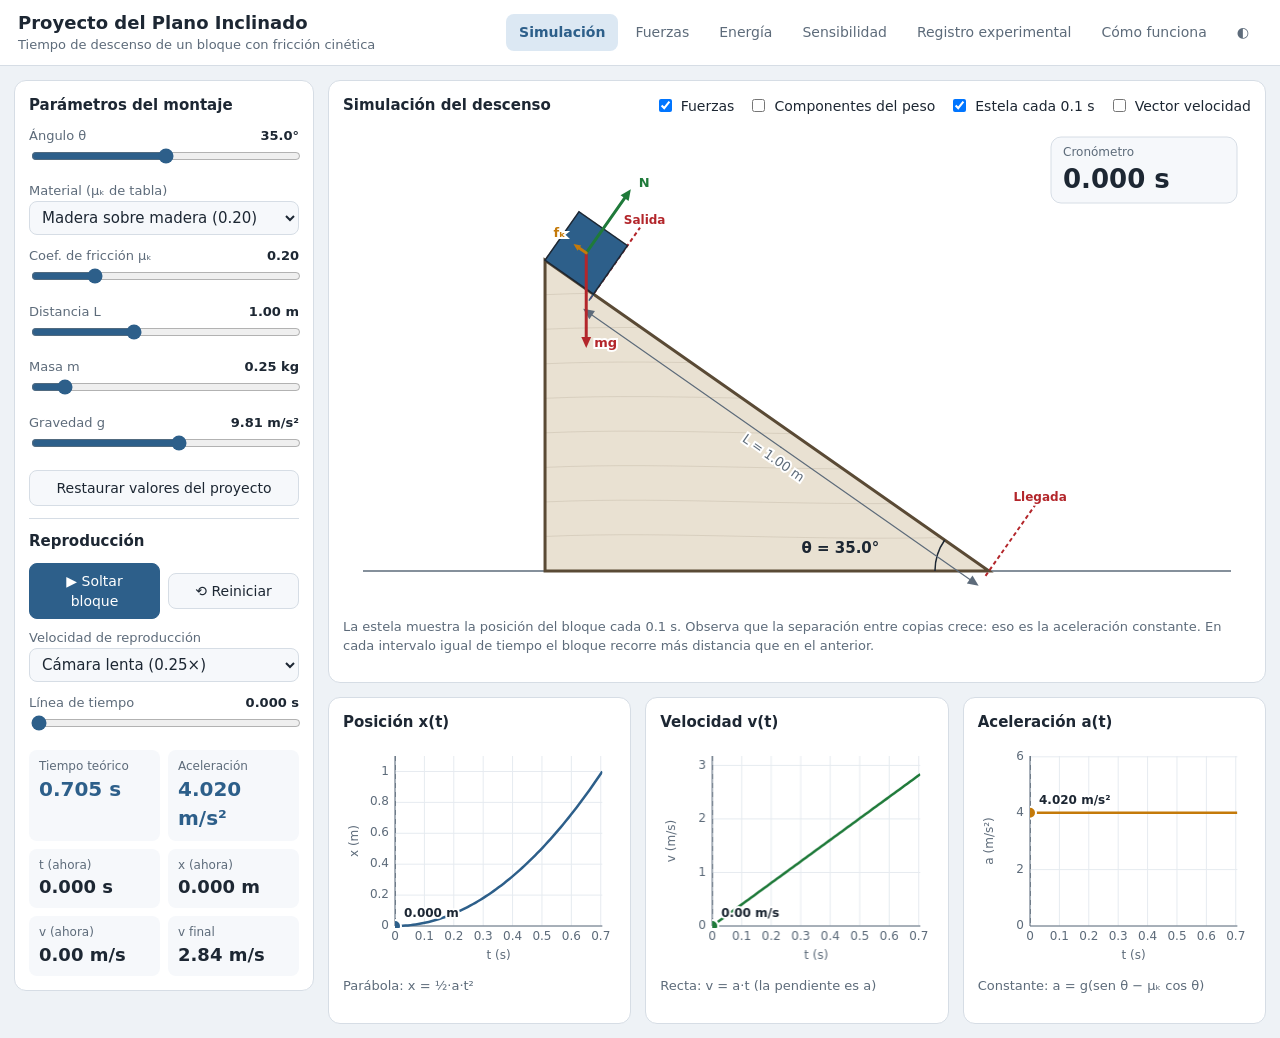
==== plano-inclinado-app/index.html @ 37e1dea7 "Add Plano Inclinado desktop simulation app Offline HTML app that visualizes the inclined plane exper" ====
<!DOCTYPE html>
<html lang="es">
<head>
<meta charset="UTF-8">
<meta name="viewport" content="width=device-width, initial-scale=1">
<title>Plano Inclinado</title>
<link rel="icon" href="icono.png">
<style>
:root {
  --bg: #eef2f6;
  --panel: #ffffff;
  --panel2: #f6f8fb;
  --ink: #1d2733;
  --muted: #5d6b7a;
  --line: #d6dde5;
  --grid: #e6ebf0;
  --accent: #2d5f8a;
  --accent-soft: #dce8f3;
  --wood: #e9e1d2;
  --wood-edge: #5a4a35;
  --block: #2d5f8a;
  --weight: #b3262b;
  --normal: #1f7a3a;
  --friction: #c47a0a;
  --comp: #6a1f9a;
  --ok: #1f7a3a;
  --ok-soft: #dff0e3;
  --bad: #b3262b;
  --bad-soft: #f7dede;
  --warn-soft: #fbefd6;
  --s1: #2d5f8a;
  --s2: #c47a0a;
  --s3: #1f7a3a;
  --s4: #6a1f9a;
  --s5: #b3262b;
}
@media (prefers-color-scheme: dark) {
  :root:not([data-theme="light"]) {
    --bg: #12171d; --panel: #1b222b; --panel2: #222b35; --ink: #e6ebf0; --muted: #9aa8b6;
    --line: #34404d; --grid: #28313b; --accent: #7fb2e0; --accent-soft: #24384c;
    --wood: #3a3227; --wood-edge: #b59c78; --block: #5d9ad0; --weight: #f0686c; --normal: #5cc67c;
    --friction: #f0a83c; --comp: #c08ae8; --ok: #5cc67c; --ok-soft: #1f3a27; --bad: #f0686c;
    --bad-soft: #43222a; --warn-soft: #43361d;
    --s1: #7fb2e0; --s2: #f0a83c; --s3: #5cc67c; --s4: #c08ae8; --s5: #f0686c;
  }
}
:root[data-theme="dark"] {
  --bg: #12171d; --panel: #1b222b; --panel2: #222b35; --ink: #e6ebf0; --muted: #9aa8b6;
  --line: #34404d; --grid: #28313b; --accent: #7fb2e0; --accent-soft: #24384c;
  --wood: #3a3227; --wood-edge: #b59c78; --block: #5d9ad0; --weight: #f0686c; --normal: #5cc67c;
  --friction: #f0a83c; --comp: #c08ae8; --ok: #5cc67c; --ok-soft: #1f3a27; --bad: #f0686c;
  --bad-soft: #43222a; --warn-soft: #43361d;
  --s1: #7fb2e0; --s2: #f0a83c; --s3: #5cc67c; --s4: #c08ae8; --s5: #f0686c;
}
* { box-sizing: border-box; }
html, body { margin: 0; height: 100%; }
body {
  background: var(--bg); color: var(--ink);
  font: 15px/1.45 "Segoe UI", system-ui, -apple-system, Roboto, Arial, sans-serif;
}
header {
  display: flex; align-items: center; gap: 16px; flex-wrap: wrap;
  padding: 10px 18px; background: var(--panel); border-bottom: 1px solid var(--line);
}
header h1 { font-size: 18px; margin: 0; }
header .sub { color: var(--muted); font-size: 13px; }
nav { display: flex; gap: 4px; flex-wrap: wrap; margin-left: auto; }
nav button {
  border: 1px solid transparent; background: transparent; color: var(--muted);
  padding: 7px 12px; border-radius: 8px; cursor: pointer; font: inherit; font-size: 14px;
}
nav button:hover { background: var(--panel2); color: var(--ink); }
nav button.active { background: var(--accent-soft); color: var(--accent); font-weight: 600; }
.layout { display: grid; grid-template-columns: 300px 1fr; gap: 14px; padding: 14px; }
@media (max-width: 900px) { .layout { grid-template-columns: 1fr; } }
aside, .card {
  background: var(--panel); border: 1px solid var(--line); border-radius: 12px; padding: 14px;
}
aside { align-self: start; position: sticky; top: 14px; }
aside h2, .card h2 { font-size: 15px; margin: 0 0 10px; }
.card h3 { font-size: 14px; margin: 12px 0 6px; }
.ctrl { margin-bottom: 12px; }
.ctrl label { display: flex; justify-content: space-between; font-size: 13px; color: var(--muted); }
.ctrl label b { color: var(--ink); font-variant-numeric: tabular-nums; }
input[type=range] { width: 100%; accent-color: var(--accent); }
select, input[type=number], input[type=text] {
  width: 100%; padding: 6px 8px; border: 1px solid var(--line); border-radius: 8px;
  background: var(--panel2); color: var(--ink); font: inherit;
}
.btn {
  border: 1px solid var(--line); background: var(--panel2); color: var(--ink);
  padding: 7px 12px; border-radius: 8px; cursor: pointer; font: inherit; font-size: 14px;
}
.btn:hover { border-color: var(--accent); }
.btn.primary { background: var(--accent); color: #fff; border-color: var(--accent); }
:root[data-theme="dark"] .btn.primary { color: #10161c; }
@media (prefers-color-scheme: dark) { :root:not([data-theme="light"]) .btn.primary { color: #10161c; } }
.row { display: flex; gap: 8px; flex-wrap: wrap; align-items: center; }
.row > * { flex: 1; }
.readout { display: grid; grid-template-columns: 1fr 1fr; gap: 8px; margin-top: 8px; }
.stat { background: var(--panel2); border-radius: 8px; padding: 8px 10px; }
.stat span { display: block; font-size: 12px; color: var(--muted); }
.stat b { font-size: 18px; font-variant-numeric: tabular-nums; }
.stat.big b { font-size: 20px; color: var(--accent); }
.hr { height: 1px; background: var(--line); margin: 12px 0; }
.view { display: none; }
.view.active { display: grid; gap: 14px; }
canvas { width: 100%; display: block; }
.grid3 { display: grid; grid-template-columns: repeat(3, 1fr); gap: 14px; }
.grid2 { display: grid; grid-template-columns: repeat(2, 1fr); gap: 14px; }
@media (max-width: 1100px) { .grid3 { grid-template-columns: 1fr; } .grid2 { grid-template-columns: 1fr; } }
.note { color: var(--muted); font-size: 13px; }
.alert { padding: 8px 12px; border-radius: 8px; font-size: 14px; }
.alert.ok { background: var(--ok-soft); color: var(--ok); }
.alert.bad { background: var(--bad-soft); color: var(--bad); }
.alert.warn { background: var(--warn-soft); }
.eq {
  font-family: "Cambria Math", Cambria, "Times New Roman", serif; font-size: 17px;
  background: var(--panel2); border-left: 3px solid var(--accent); padding: 8px 12px; margin: 6px 0;
  border-radius: 0 8px 8px 0; overflow-x: auto;
}
.eq .r { color: var(--accent); font-weight: 700; }
table { border-collapse: collapse; width: 100%; font-variant-numeric: tabular-nums; }
th, td { border: 1px solid var(--line); padding: 6px 8px; text-align: center; font-size: 14px; }
th { background: var(--panel2); }
td.cur { outline: 3px solid var(--ink); outline-offset: -3px; font-weight: 700; }
.steps { counter-reset: s; list-style: none; padding: 0; margin: 0; }
.steps li { counter-increment: s; position: relative; padding: 4px 0 10px 40px; }
.steps li::before {
  content: counter(s); position: absolute; left: 0; top: 4px; width: 28px; height: 28px;
  border-radius: 50%; background: var(--accent); color: var(--panel); display: grid; place-items: center;
  font-weight: 700;
}
.legend { display: flex; gap: 14px; flex-wrap: wrap; font-size: 13px; color: var(--muted); }
.legend i { display: inline-block; width: 14px; height: 4px; border-radius: 2px; vertical-align: middle; margin-right: 5px; }
.chk { display: flex; gap: 14px; flex-wrap: wrap; font-size: 14px; }
.chk label { display: flex; gap: 6px; align-items: center; cursor: pointer; }
.trials input { text-align: center; }
.stopwatch { font-size: 40px; font-variant-numeric: tabular-nums; font-weight: 700; text-align: center; margin: 6px 0; }
#reporte { display: none; }
@media print {
  @page { size: letter; margin: 16mm; }
  body { background: #fff; color: #000; }
  header, .layout { display: none !important; }
  #reporte { display: block; font-size: 12px; }
  #reporte h1 { font-size: 20px; margin: 0 0 4px; }
  #reporte h2 { font-size: 15px; margin: 16px 0 6px; border-bottom: 1px solid #999; }
  #reporte img { width: 100%; max-height: 240px; object-fit: contain; }
  #reporte table th, #reporte table td { border: 1px solid #888; padding: 3px 6px; font-size: 12px; }
  #reporte .pb { page-break-before: always; }
}
</style>
</head>
<body>

<header>
  <div>
    <h1>Proyecto del Plano Inclinado</h1>
    <div class="sub">Tiempo de descenso de un bloque con fricción cinética</div>
  </div>
  <nav id="tabs">
    <button data-v="sim" class="active">Simulación</button>
    <button data-v="fuerzas">Fuerzas</button>
    <button data-v="energia">Energía</button>
    <button data-v="sens">Sensibilidad</button>
    <button data-v="registro">Registro experimental</button>
    <button data-v="teoria">Cómo funciona</button>
    <button id="btnTema" title="Cambiar tema claro u oscuro">◐</button>
  </nav>
</header>

<div class="layout">
  <aside>
    <h2>Parámetros del montaje</h2>
    <div class="ctrl">
      <label>Ángulo θ <b id="oTheta"></b></label>
      <input type="range" id="theta" min="10" max="60" step="0.5">
    </div>
    <div class="ctrl">
      <label>Material (μₖ de tabla)</label>
      <select id="material"></select>
    </div>
    <div class="ctrl">
      <label>Coef. de fricción μₖ <b id="oMu"></b></label>
      <input type="range" id="mu" min="0" max="0.9" step="0.01">
    </div>
    <div class="ctrl">
      <label>Distancia L <b id="oL"></b></label>
      <input type="range" id="L" min="0.4" max="2" step="0.05">
    </div>
    <div class="ctrl">
      <label>Masa m <b id="oM"></b></label>
      <input type="range" id="m" min="0.05" max="2" step="0.05">
    </div>
    <div class="ctrl">
      <label>Gravedad g <b id="oG"></b></label>
      <input type="range" id="g" min="9.70" max="9.90" step="0.01">
    </div>
    <button class="btn" id="btnReset" style="width:100%">Restaurar valores del proyecto</button>

    <div class="hr"></div>
    <h2>Reproducción</h2>
    <div class="row">
      <button class="btn primary" id="btnPlay">▶ Soltar bloque</button>
      <button class="btn" id="btnStop">⟲ Reiniciar</button>
    </div>
    <div class="ctrl" style="margin-top:10px">
      <label>Velocidad de reproducción</label>
      <select id="speed">
        <option value="1">Tiempo real (1×)</option>
        <option value="0.5">Cámara lenta (0.5×)</option>
        <option value="0.25" selected>Cámara lenta (0.25×)</option>
        <option value="0.1">Súper lenta (0.1×)</option>
      </select>
    </div>
    <div class="ctrl">
      <label>Línea de tiempo <b id="oScrub"></b></label>
      <input type="range" id="scrub" min="0" max="1000" step="1" value="0">
    </div>
    <div class="readout">
      <div class="stat big"><span>Tiempo teórico</span><b id="rT"></b></div>
      <div class="stat big"><span>Aceleración</span><b id="rA"></b></div>
      <div class="stat"><span>t (ahora)</span><b id="rNowT"></b></div>
      <div class="stat"><span>x (ahora)</span><b id="rNowX"></b></div>
      <div class="stat"><span>v (ahora)</span><b id="rNowV"></b></div>
      <div class="stat"><span>v final</span><b id="rVf"></b></div>
    </div>
  </aside>

  <main>
    <!-- ================= SIMULACIÓN ================= -->
    <section class="view active" id="v-sim">
      <div class="card">
        <div class="row" style="justify-content:space-between; margin-bottom:8px">
          <h2 style="margin:0">Simulación del descenso</h2>
          <div class="chk" style="flex:0 0 auto">
            <label><input type="checkbox" id="cVec" checked> Fuerzas</label>
            <label><input type="checkbox" id="cComp"> Componentes del peso</label>
            <label><input type="checkbox" id="cGhost" checked> Estela cada 0.1 s</label>
            <label><input type="checkbox" id="cVel"> Vector velocidad</label>
          </div>
        </div>
        <canvas id="cvSim" style="height:480px"></canvas>
        <div id="simMsg" style="margin-top:8px"></div>
        <p class="note">La estela muestra la posición del bloque cada 0.1 s. Observa que la separación entre copias crece:
          eso es la aceleración constante. En cada intervalo igual de tiempo el bloque recorre más distancia que en el anterior.</p>
      </div>
      <div class="grid3">
        <div class="card"><h2>Posición x(t)</h2><canvas id="cvX" style="height:220px"></canvas>
          <p class="note">Parábola: x = ½·a·t²</p></div>
        <div class="card"><h2>Velocidad v(t)</h2><canvas id="cvV" style="height:220px"></canvas>
          <p class="note">Recta: v = a·t (la pendiente es a)</p></div>
        <div class="card"><h2>Aceleración a(t)</h2><canvas id="cvA" style="height:220px"></canvas>
          <p class="note">Constante: a = g(sen θ − μₖ cos θ)</p></div>
      </div>
    </section>

    <!-- ================= FUERZAS ================= -->
    <section class="view" id="v-fuerzas">
      <div class="grid2">
        <div class="card">
          <h2>Diagrama de cuerpo libre (interactivo)</h2>
          <canvas id="cvDCL" style="height:420px"></canvas>
          <div class="legend" style="margin-top:6px">
            <span><i style="background:var(--weight)"></i>Peso mg</span>
            <span><i style="background:var(--normal)"></i>Normal N</span>
            <span><i style="background:var(--friction)"></i>Fricción fₖ</span>
            <span><i style="background:var(--comp)"></i>Componentes del peso</span>
          </div>
        </div>
        <div class="card">
          <h2>Valor de cada fuerza</h2>
          <table id="tblF"></table>
          <h3>¿El bloque desliza?</h3>
          <canvas id="cvTan" style="height:120px"></canvas>
          <div id="tanMsg" style="margin-top:6px"></div>
          <h3>Ecuaciones con tus valores</h3>
          <div id="eqF"></div>
        </div>
      </div>
    </section>

    <!-- ================= ENERGÍA ================= -->
    <section class="view" id="v-energia">
      <div class="card">
        <h2>¿A dónde va la energía?</h2>
        <p class="note" style="margin-top:0">Al inicio toda la energía es potencial (Eₚ = mgh). Al bajar, una parte se transforma en
          energía cinética (E꜀ = ½mv²) y otra se pierde como calor por la fricción (Q = fₖ·x). La suma siempre es la misma.
          Usa los botones de reproducción o la línea de tiempo para verlo.</p>
        <div class="grid2">
          <div><canvas id="cvEbar" style="height:300px"></canvas></div>
          <div><canvas id="cvE" style="height:300px"></canvas></div>
        </div>
        <div class="legend" style="margin-top:6px">
          <span><i style="background:var(--s1)"></i>Potencial Eₚ</span>
          <span><i style="background:var(--s3)"></i>Cinética E꜀</span>
          <span><i style="background:var(--s2)"></i>Calor por fricción Q</span>
        </div>
        <div id="eqE" style="margin-top:10px"></div>
      </div>
    </section>

    <!-- ================= SENSIBILIDAD ================= -->
    <section class="view" id="v-sens">
      <div class="grid2">
        <div class="card">
          <h2>Tiempo de descenso vs ángulo</h2>
          <canvas id="cvSensT" style="height:320px"></canvas>
          <div class="legend" id="legSens" style="margin-top:6px"></div>
          <p class="note">La curva gruesa usa tu μₖ actual. El punto marca tu ángulo. Zona sombreada: rango permitido 30° a 50°.</p>
        </div>
        <div class="card">
          <h2>Tiempo de descenso vs μₖ (a tu ángulo)</h2>
          <canvas id="cvSensMu" style="height:320px"></canvas>
          <p class="note">Si el μₖ real de tu madera es distinto al de la tabla, aquí ves cuánto cambia el tiempo.
            La banda sombreada es ±25 % alrededor del tiempo teórico.</p>
        </div>
      </div>
      <div class="card">
        <h2>Tabla 3. Tiempo teórico de descenso (s) para L = <span id="sensL"></span></h2>
        <div style="overflow-x:auto"><table id="tblSens"></table></div>
        <p class="note">El color indica qué tan lejos queda cada combinación del valor actual (blanco = igual).
          La celda remarcada es la más cercana a tus parámetros.</p>
        <div id="sensMsg"></div>
      </div>
    </section>

    <!-- ================= REGISTRO ================= -->
    <section class="view" id="v-registro">
      <div class="grid2">
        <div class="card">
          <h2>Registro de ensayos</h2>
          <p class="note" style="margin-top:0">Escribe cada tiempo medido (s). Se guardan solos en esta computadora.</p>
          <table class="trials" id="tblTrials"></table>
          <div class="row" style="margin-top:10px">
            <button class="btn" id="btnAddTrial">+ Agregar ensayo</button>
            <button class="btn" id="btnClearTrials">Borrar todo</button>
            <button class="btn" id="btnDemo">Datos de ejemplo</button>
          </div>
          <div class="hr"></div>
          <h2>Cronómetro</h2>
          <div class="stopwatch" id="sw">0.000 s</div>
          <div class="row">
            <button class="btn primary" id="swStart">Iniciar / Detener (espacio)</button>
            <button class="btn" id="swAdd">Agregar a la tabla</button>
            <button class="btn" id="swReset">Poner en cero</button>
          </div>
          <p class="note">Tu tiempo de reacción es de unos 0.1 a 0.2 s. Por eso conviene medir varias veces
            o medir sobre el vídeo en cámara lenta.</p>
        </div>
        <div class="card">
          <h2>Resultados</h2>
          <div class="readout" style="grid-template-columns:repeat(3,1fr)">
            <div class="stat"><span>Promedio</span><b id="sProm">-</b></div>
            <div class="stat"><span>Desv. estándar</span><b id="sDesv">-</b></div>
            <div class="stat"><span>Teórico</span><b id="sTeo">-</b></div>
            <div class="stat big"><span>Error %</span><b id="sErr">-</b></div>
            <div class="stat big"><span>Nota (Fig. 4)</span><b id="sNota">-</b></div>
            <div class="stat"><span>μₖ experimental</span><b id="sMuExp">-</b></div>
          </div>
          <div id="regMsg" style="margin-top:10px"></div>
          <h3>Ensayos vs valor teórico</h3>
          <canvas id="cvTrials" style="height:230px"></canvas>
          <h3>Escala de calificación por error</h3>
          <canvas id="cvGrade" style="height:190px"></canvas>
          <div class="eq">Error (%) = |t<sub>teórico</sub> − t<sub>experimental</sub>| / t<sub>experimental</sub> × 100</div>
          <button class="btn primary" id="btnPDF" style="width:100%; margin-top:8px">Generar reporte en PDF</button>
          <p class="note">Se abrirá la ventana de impresión: elige "Guardar como PDF" o "Microsoft Print to PDF".</p>
        </div>
      </div>
    </section>

    <!-- ================= TEORÍA ================= -->
    <section class="view" id="v-teoria">
      <div class="card">
        <h2>Cómo funciona el experimento, paso a paso</h2>
        <ol class="steps" id="pasos"></ol>
      </div>
      <div class="grid2">
        <div class="card">
          <h2>El montaje</h2>
          <canvas id="cvMontaje" style="height:300px"></canvas>
          <p class="note">Plano de madera pulida inclinado, bloque de madera con base plana, cinta métrica para L,
            transportador o app para θ, y cronómetro (o vídeo) para el tiempo.</p>
        </div>
        <div class="card">
          <h2>Ideas clave</h2>
          <ul>
            <li><b>La masa no importa.</b> Aparece en todas las fuerzas (peso, normal y fricción) y se cancela: a = g(sen θ − μₖ cos θ).</li>
            <li><b>Condición para deslizar:</b> tan θ &gt; μₖ. Si no se cumple, la fricción gana y el bloque no se mueve.</li>
            <li><b>Ángulo mayor = más rápido.</b> Crece sen θ (lo que empuja) y baja cos θ (lo que frena).</li>
            <li><b>Más fricción = más lento.</b> μₖ grande reduce la aceleración.</li>
            <li><b>¿Por qué L = 1.00 m?</b> Un recorrido largo aumenta el tiempo y así el error del cronómetro (0.1 a 0.2 s) pesa menos en porcentaje.</li>
            <li><b>Fricción estática:</b> para arrancar hay que vencer μₛ (mayor que μₖ). Si el bloque no arranca, dale un toque mínimo o aumenta el ángulo.</li>
          </ul>
          <h3>Coeficientes de fricción cinética (Serway y Jewett, Tabla 5.1)</h3>
          <table id="tblMat"></table>
        </div>
      </div>
    </section>
  </main>
</div>

<div id="reporte"></div>

<script>
(function () {
"use strict";

/* ---------- Datos del proyecto ---------- */
const PROYECTO = { theta: 35, mu: 0.20, L: 1.00, m: 0.25, g: 9.81 };
const MATERIALES = [
  ["Madera sobre madera", 0.20],
  ["Vidrio sobre vidrio", 0.40],
  ["Acero sobre acero", 0.57],
  ["Aluminio sobre acero", 0.47],
  ["Teflón sobre teflón", 0.04],
  ["Hule sobre concreto seco", 0.80]
];
const S = Object.assign({}, PROYECTO);
const sim = { t: 0, playing: false, last: 0 };

const $ = id => document.getElementById(id);
const rad = d => d * Math.PI / 180;
const fmt = (v, n = 3) => Number.isFinite(v) ? v.toFixed(n) : "-";
const css = n => getComputedStyle(document.documentElement).getPropertyValue(n).trim();

/* ---------- Física ---------- */
function accel(theta = S.theta, mu = S.mu, g = S.g) {
  return g * (Math.sin(rad(theta)) - mu * Math.cos(rad(theta)));
}
function tDesc(theta = S.theta, mu = S.mu, L = S.L, g = S.g) {
  const a = accel(theta, mu, g);
  return a > 0 ? Math.sqrt(2 * L / a) : Infinity;
}
function stateAt(t) {
  const a = Math.max(0, accel());
  const T = tDesc();
  const tt = Number.isFinite(T) ? Math.min(t, T) : 0;
  return { t: tt, x: 0.5 * a * tt * tt, v: a * tt, a };
}
function nota(err) {
  if (!Number.isFinite(err)) return null;
  if (err <= 50) return 100;
  if (err <= 75) return 90;
  if (err <= 100) return 80;
  return 70;
}

/* ---------- Utilidades de canvas ---------- */
function setup(cv) {
  const dpr = window.devicePixelRatio || 1;
  const r = cv.getBoundingClientRect();
  const w = Math.max(10, r.width), h = Math.max(10, r.height);
  if (cv.width !== Math.round(w * dpr) || cv.height !== Math.round(h * dpr)) {
    cv.width = Math.round(w * dpr); cv.height = Math.round(h * dpr);
  }
  const ctx = cv.getContext("2d");
  ctx.setTransform(dpr, 0, 0, dpr, 0, 0);
  ctx.clearRect(0, 0, w, h);
  return { ctx, w, h };
}
function niceStep(range, n) {
  const raw = range / n, p = Math.pow(10, Math.floor(Math.log10(raw))), f = raw / p;
  return (f < 1.5 ? 1 : f < 3 ? 2 : f < 7 ? 5 : 10) * p;
}
function arrow(ctx, x1, y1, x2, y2, color, w = 3, dash = null) {
  const len = Math.hypot(x2 - x1, y2 - y1);
  if (len < 2) return;
  const ang = Math.atan2(y2 - y1, x2 - x1), hs = Math.min(12, 4 + len * 0.25);
  ctx.save();
  ctx.strokeStyle = color; ctx.fillStyle = color; ctx.lineWidth = w; ctx.lineCap = "round";
  if (dash) ctx.setLineDash(dash);
  ctx.beginPath(); ctx.moveTo(x1, y1);
  ctx.lineTo(x2 - Math.cos(ang) * hs * 0.6, y2 - Math.sin(ang) * hs * 0.6); ctx.stroke();
  ctx.setLineDash([]);
  ctx.beginPath(); ctx.moveTo(x2, y2);
  ctx.lineTo(x2 - hs * Math.cos(ang - 0.42), y2 - hs * Math.sin(ang - 0.42));
  ctx.lineTo(x2 - hs * Math.cos(ang + 0.42), y2 - hs * Math.sin(ang + 0.42));
  ctx.closePath(); ctx.fill();
  ctx.restore();
}
function label(ctx, text, x, y, color, opts = {}) {
  ctx.save();
  ctx.font = (opts.bold ? "600 " : "") + (opts.size || 13) + "px Segoe UI, system-ui, sans-serif";
  ctx.fillStyle = color; ctx.textAlign = opts.align || "left"; ctx.textBaseline = opts.base || "middle";
  if (opts.halo) { ctx.lineWidth = 4; ctx.strokeStyle = css("--panel"); ctx.strokeText(text, x, y); }
  ctx.fillText(text, x, y);
  ctx.restore();
}

/* Gráfica genérica de líneas */
function chart(cv, o) {
  const { ctx, w, h } = setup(cv);
  const m = { l: 52, r: 14, t: 12, b: 38 };
  const pw = w - m.l - m.r, ph = h - m.t - m.b;
  const X = v => m.l + (v - o.xMin) / (o.xMax - o.xMin) * pw;
  const Y = v => m.t + ph - (v - o.yMin) / (o.yMax - o.yMin) * ph;
  const muted = css("--muted"), grid = css("--grid"), ink = css("--ink");
  ctx.font = "12px Segoe UI, system-ui, sans-serif";
  (o.xBands || []).forEach(b => {
    ctx.fillStyle = b.color; ctx.globalAlpha = b.alpha || 0.18;
    ctx.fillRect(X(b.x0), m.t, X(b.x1) - X(b.x0), ph); ctx.globalAlpha = 1;
  });
  (o.yBands || []).forEach(b => {
    ctx.fillStyle = b.color; ctx.globalAlpha = b.alpha || 0.18;
    ctx.fillRect(m.l, Y(b.y1), pw, Y(b.y0) - Y(b.y1)); ctx.globalAlpha = 1;
  });
  const xs = o.xStep || niceStep(o.xMax - o.xMin, Math.max(2, Math.floor(pw / 70)));
  const ys = o.yStep || niceStep(o.yMax - o.yMin, Math.max(2, Math.floor(ph / 40)));
  ctx.lineWidth = 1; ctx.textAlign = "center"; ctx.textBaseline = "top";
  for (let v = Math.ceil(o.xMin / xs - 1e-9) * xs; v <= o.xMax + 1e-9; v += xs) {
    ctx.strokeStyle = grid; ctx.beginPath(); ctx.moveTo(X(v), m.t); ctx.lineTo(X(v), m.t + ph); ctx.stroke();
    ctx.fillStyle = muted; ctx.fillText(+v.toFixed(6) + (o.xUnit || ""), X(v), m.t + ph + 5);
  }
  ctx.textAlign = "right"; ctx.textBaseline = "middle";
  for (let v = Math.ceil(o.yMin / ys - 1e-9) * ys; v <= o.yMax + 1e-9; v += ys) {
    ctx.strokeStyle = grid; ctx.beginPath(); ctx.moveTo(m.l, Y(v)); ctx.lineTo(m.l + pw, Y(v)); ctx.stroke();
    ctx.fillStyle = muted; ctx.fillText(+v.toFixed(6), m.l - 6, Y(v));
  }
  ctx.strokeStyle = muted; ctx.beginPath();
  ctx.moveTo(m.l, m.t); ctx.lineTo(m.l, m.t + ph); ctx.lineTo(m.l + pw, m.t + ph); ctx.stroke();
  ctx.fillStyle = muted; ctx.textAlign = "center"; ctx.textBaseline = "bottom";
  ctx.fillText(o.xLabel || "", m.l + pw / 2, h - 2);
  ctx.save(); ctx.translate(12, m.t + ph / 2); ctx.rotate(-Math.PI / 2);
  ctx.textBaseline = "middle"; ctx.fillText(o.yLabel || "", 0, 0); ctx.restore();
  ctx.save(); ctx.beginPath(); ctx.rect(m.l, m.t - 2, pw, ph + 4); ctx.clip();
  (o.hLines || []).forEach(l => {
    ctx.strokeStyle = l.color; ctx.lineWidth = l.width || 1.5; ctx.setLineDash(l.dash || [6, 4]);
    ctx.beginPath(); ctx.moveTo(m.l, Y(l.y)); ctx.lineTo(m.l + pw, Y(l.y)); ctx.stroke(); ctx.setLineDash([]);
    if (l.label) label(ctx, l.label, l.left ? m.l + 6 : m.l + pw - 4, Y(l.y) + (l.below ? 10 : -9), l.color, { align: l.left ? "left" : "right", size: 12, halo: true, bold: true });
  });
  (o.series || []).forEach(s => {
    ctx.strokeStyle = s.color; ctx.lineWidth = s.width || 2; ctx.setLineDash(s.dash || []);
    ctx.lineJoin = "round"; ctx.beginPath();
    let pen = false;
    s.pts.forEach(([x, y]) => {
      if (!Number.isFinite(y)) { pen = false; return; }
      pen ? ctx.lineTo(X(x), Y(y)) : ctx.moveTo(X(x), Y(y)); pen = true;
    });
    ctx.stroke(); ctx.setLineDash([]);
  });
  (o.vLines || []).forEach(l => {
    ctx.strokeStyle = l.color; ctx.lineWidth = l.width || 1.5; ctx.setLineDash(l.dash || [5, 4]);
    ctx.beginPath(); ctx.moveTo(X(l.x), m.t); ctx.lineTo(X(l.x), m.t + ph); ctx.stroke(); ctx.setLineDash([]);
  });
  (o.points || []).forEach(p => {
    if (!Number.isFinite(p.y)) return;
    ctx.fillStyle = p.color; ctx.strokeStyle = css("--panel"); ctx.lineWidth = 2;
    ctx.beginPath(); ctx.arc(X(p.x), Y(p.y), p.r || 6, 0, 2 * Math.PI); ctx.fill(); ctx.stroke();
    if (p.label) label(ctx, p.label, X(p.x) + (p.dx ?? 9), Y(p.y) + (p.dy ?? -12), p.lcolor || ink, { size: 12, bold: true, halo: true, align: p.align || "left" });
  });
  ctx.restore();
  return { X, Y, m, pw, ph };
}

/* ---------- Simulación principal ---------- */
function drawSim() {
  const cv = $("cvSim");
  const { ctx, w, h } = setup(cv);
  const th = rad(S.theta), a = accel(), T = tDesc();
  const st = stateAt(sim.t);
  let blk = 0.11 * S.L + 0.04;            // tamaño del bloque (m), solo visual
  let Ltot = S.L + blk;                    // largo dibujado del plano
  const sc0 = Math.min((w - 300) / (Ltot * Math.cos(th)), (h - 110) / (Ltot * Math.sin(th) + blk));
  blk = Math.min(blk, 56 / sc0); Ltot = S.L + blk;
  const sc = Math.min((w - 300) / (Ltot * Math.cos(th)), (h - 110) / (Ltot * Math.sin(th) + blk));
  const run = Ltot * Math.cos(th) * sc, rise = Ltot * Math.sin(th) * sc;
  const x0 = (w - run) / 2 - 30, yb = h - 34;         // esquina inferior izquierda
  const top = { x: x0, y: yb - rise };              // punto alto (izquierda)
  const bot = { x: x0 + run, y: yb };               // punto bajo (derecha)
  const ux = Math.cos(th), uy = Math.sin(th);       // dirección pendiente abajo (pantalla)
  const nx = Math.sin(th), ny = -Math.cos(th);      // normal hacia fuera
  const P = d => ({ x: top.x + d * sc * ux, y: top.y + d * sc * uy });

  // suelo
  ctx.strokeStyle = css("--muted"); ctx.lineWidth = 1.5;
  ctx.beginPath(); ctx.moveTo(20, yb); ctx.lineTo(w - 20, yb); ctx.stroke();
  // plano (triángulo)
  ctx.fillStyle = css("--wood"); ctx.strokeStyle = css("--wood-edge"); ctx.lineWidth = 3;
  ctx.beginPath(); ctx.moveTo(top.x, top.y); ctx.lineTo(bot.x, bot.y); ctx.lineTo(x0, yb); ctx.closePath();
  ctx.fill(); ctx.stroke();
  // vetas de madera
  ctx.save(); ctx.clip(); ctx.strokeStyle = css("--wood-edge"); ctx.globalAlpha = 0.12; ctx.lineWidth = 1;
  for (let i = 1; i < 9; i++) {
    const yy = top.y + i * rise / 9;
    ctx.beginPath(); ctx.moveTo(x0, yy); ctx.bezierCurveTo(x0 + run * 0.3, yy - 6, x0 + run * 0.6, yy + 6, bot.x, yy); ctx.stroke();
  }
  ctx.restore();
  // ángulo
  ctx.strokeStyle = css("--ink"); ctx.lineWidth = 1.5;
  ctx.beginPath(); ctx.arc(bot.x, bot.y, 54, Math.PI, Math.PI + th); ctx.stroke();
  label(ctx, "θ = " + S.theta.toFixed(1) + "°", bot.x - 62 - 50 * Math.cos(th / 2), bot.y - 16 - 20 * Math.sin(th / 2), css("--ink"), { size: 15, bold: true, align: "right" });
  // marcas de salida y llegada
  const mark = (d, txt) => {
    const p = P(d);
    ctx.strokeStyle = css("--bad"); ctx.lineWidth = 2; ctx.setLineDash([4, 3]);
    ctx.beginPath(); ctx.moveTo(p.x - nx * 6, p.y - ny * 6); ctx.lineTo(p.x + nx * (blk * sc + 22), p.y + ny * (blk * sc + 22)); ctx.stroke();
    ctx.setLineDash([]);
    label(ctx, txt, p.x + nx * (blk * sc + 30), p.y + ny * (blk * sc + 30), css("--bad"), { size: 12, bold: true, align: "center", halo: true });
  };
  mark(blk, "Salida");
  mark(Ltot, "Llegada");
  // cota L
  const pa = P(blk), pb = P(Ltot);
  const ca = { x: pa.x - nx * 18, y: pa.y - ny * 18 }, cb = { x: pb.x - nx * 18, y: pb.y - ny * 18 };
  arrow(ctx, (ca.x + cb.x) / 2, (ca.y + cb.y) / 2, ca.x, ca.y, css("--muted"), 1.2);
  arrow(ctx, (ca.x + cb.x) / 2, (ca.y + cb.y) / 2, cb.x, cb.y, css("--muted"), 1.2);
  ctx.save(); ctx.translate((ca.x + cb.x) / 2 - nx * 14, (ca.y + cb.y) / 2 - ny * 14); ctx.rotate(th);
  label(ctx, "L = " + S.L.toFixed(2) + " m", 0, 0, css("--muted"), { size: 13, align: "center", halo: true });
  ctx.restore();

  const drawBlock = (d, alpha, stroke) => {
    const p = P(d);
    ctx.save(); ctx.translate(p.x, p.y); ctx.rotate(th); ctx.globalAlpha = alpha;
    ctx.fillStyle = css("--block"); ctx.fillRect(0, -blk * sc, blk * sc, blk * sc);
    if (stroke) { ctx.strokeStyle = css("--ink"); ctx.lineWidth = 1.5; ctx.strokeRect(0, -blk * sc, blk * sc, blk * sc); }
    ctx.restore();
  };
  // estela
  if ($("cGhost").checked) {
    if (a > 0 && Number.isFinite(T)) {
      const dt = T > 2 ? T / 10 : 0.1;
      for (let k = 0, tt = 0; tt <= st.t + 1e-9; k++, tt = k * dt) {
        const x = 0.5 * a * tt * tt;
        drawBlock(x, 0.10, false);
        const g0 = P(x); ctx.save(); ctx.translate(g0.x, g0.y); ctx.rotate(th); ctx.strokeStyle = css("--block");
        ctx.globalAlpha = 0.55; ctx.setLineDash([3, 3]); ctx.lineWidth = 1; ctx.strokeRect(0, -blk * sc, blk * sc, blk * sc); ctx.restore();
        const p = P(x + blk);
        ctx.strokeStyle = css("--accent"); ctx.lineWidth = 1.5;
        ctx.beginPath(); ctx.moveTo(p.x, p.y); ctx.lineTo(p.x - nx * 8, p.y - ny * 8); ctx.stroke();
        if (k > 0) label(ctx, (tt).toFixed(1), p.x - nx * 30, p.y - ny * 30, css("--accent"), { size: 11, align: "center" });
      }
    }
  }
  // bloque
  drawBlock(st.x, 1, true);
  const c = P(st.x + blk / 2); const cx = c.x + nx * blk * sc / 2, cy = c.y + ny * blk * sc / 2;
  // fuerzas
  const Fs = 95 / (S.g);  // px por (N/kg): fuerzas normalizadas por masa
  if ($("cVec").checked) {
    const W = S.g * Fs, Nn = S.g * Math.cos(th) * Fs, f = S.mu * S.g * Math.cos(th) * Fs;
    arrow(ctx, cx, cy, cx, cy + W, css("--weight"));
    label(ctx, "mg", cx + 8, cy + W - 4, css("--weight"), { bold: true, halo: true });
    arrow(ctx, cx, cy, cx + nx * Nn, cy + ny * Nn, css("--normal"));
    label(ctx, "N", cx + nx * Nn + 8, cy + ny * Nn - 6, css("--normal"), { bold: true, halo: true });
    if (a > 0 || st.v > 0) {
      arrow(ctx, cx, cy, cx - ux * f, cy - uy * f, css("--friction"));
      label(ctx, "fₖ", cx - ux * f - 8, cy - uy * f - 10, css("--friction"), { bold: true, halo: true, align: "right" });
    }
  }
  if ($("cComp").checked) {
    const Wp = S.g * Math.sin(th) * Fs, Wn = S.g * Math.cos(th) * Fs;
    arrow(ctx, cx, cy, cx + ux * Wp, cy + uy * Wp, css("--comp"), 2.5, [6, 4]);
    label(ctx, "mg sen θ", cx + ux * Wp + 6, cy + uy * Wp + 12, css("--comp"), { bold: true, halo: true });
    arrow(ctx, cx, cy, cx - nx * Wn, cy - ny * Wn, css("--comp"), 2.5, [6, 4]);
    label(ctx, "mg cos θ", cx - nx * Wn - 6, cy - ny * Wn + 10, css("--comp"), { bold: true, halo: true, align: "right" });
  }
  if ($("cVel").checked && st.v > 0) {
    const vl = st.v * 30;
    arrow(ctx, cx + nx * 34, cy + ny * 34, cx + nx * 34 + ux * vl, cy + ny * 34 + uy * vl, css("--accent"), 3);
    label(ctx, "v = " + st.v.toFixed(2) + " m/s", cx + nx * 34 + ux * vl + 6, cy + ny * 34 + uy * vl - 10, css("--accent"), { bold: true, halo: true });
  }
  // cronómetro en pantalla
  ctx.fillStyle = css("--panel2"); ctx.strokeStyle = css("--line"); ctx.lineWidth = 1;
  ctx.beginPath(); ctx.roundRect ? ctx.roundRect(w - 200, 12, 186, 66, 10) : ctx.rect(w - 200, 12, 186, 66); ctx.fill(); ctx.stroke();
  label(ctx, "Cronómetro", w - 188, 28, css("--muted"), { size: 12 });
  label(ctx, st.t.toFixed(3) + " s", w - 188, 56, css("--ink"), { size: 26, bold: true });
  if (Number.isFinite(T) && st.t >= T - 1e-9 && sim.t > 0) {
    label(ctx, "¡Llegó!  t = " + T.toFixed(3) + " s,  v = " + st.v.toFixed(2) + " m/s", 20, 24, css("--ok"), { size: 15, bold: true });
  }
  const msg = $("simMsg");
  if (a <= 0) {
    msg.innerHTML = `<div class="alert bad">El bloque <b>no desliza</b>: tan ${S.theta.toFixed(1)}° = ${Math.tan(th).toFixed(3)} ≤ μₖ = ${S.mu.toFixed(2)}. Aumenta el ángulo por encima de ${(Math.atan(S.mu) * 180 / Math.PI).toFixed(1)}° o usa un material con menos fricción.</div>`;
  } else if (S.theta < 30 || S.theta > 50 || S.L < 0.4) {
    msg.innerHTML = `<div class="alert warn">Fuera de las reglas del proyecto (ángulo de 30° a 50° y recorrido de al menos 40 cm).</div>`;
  } else msg.innerHTML = "";
}

function drawKinematics() {
  const a = Math.max(0, accel()), T = tDesc(), st = stateAt(sim.t);
  const Tm = Number.isFinite(T) ? T : 1;
  const N = 80, xs = [], vs = [], as = [];
  for (let i = 0; i <= N; i++) {
    const t = Tm * i / N;
    xs.push([t, 0.5 * a * t * t]); vs.push([t, a * t]); as.push([t, a]);
  }
  const ink = css("--ink"), vl = [{ x: st.t, color: css("--muted") }];
  const tStep = Tm <= 1 ? 0.1 : Tm <= 2 ? 0.25 : undefined;
  chart($("cvX"), { xMin: 0, xMax: Tm, yMin: 0, yMax: S.L * 1.1, xLabel: "t (s)", yLabel: "x (m)", xStep: tStep,
    series: [{ pts: xs, color: css("--s1"), width: 2.5 }], vLines: vl,
    points: [{ x: st.t, y: st.x, color: css("--s1"), label: st.x.toFixed(3) + " m", align: st.t > Tm * 0.6 ? "right" : "left", dx: st.t > Tm * 0.6 ? -9 : 9 }] });
  const vmax = Math.max(a * Tm, 0.1);
  chart($("cvV"), { xMin: 0, xMax: Tm, yMin: 0, yMax: vmax * 1.12, xLabel: "t (s)", yLabel: "v (m/s)", xStep: tStep,
    series: [{ pts: vs, color: css("--s3"), width: 2.5 }], vLines: vl,
    points: [{ x: st.t, y: st.v, color: css("--s3"), label: st.v.toFixed(2) + " m/s", align: st.t > Tm * 0.6 ? "right" : "left", dx: st.t > Tm * 0.6 ? -9 : 9 }] });
  chart($("cvA"), { xMin: 0, xMax: Tm, yMin: 0, yMax: Math.max(a * 1.5, 1), xLabel: "t (s)", yLabel: "a (m/s²)", xStep: tStep,
    series: [{ pts: as, color: css("--s2"), width: 2.5 }], vLines: vl,
    points: [{ x: st.t, y: a, color: css("--s2"), label: a.toFixed(3) + " m/s²", align: st.t > Tm * 0.6 ? "right" : "left", dx: st.t > Tm * 0.6 ? -9 : 9 }] });
}

/* ---------- Fuerzas ---------- */
function drawForces() {
  const cv = $("cvDCL"); const { ctx, w, h } = setup(cv);
  const th = rad(S.theta), mg = S.m * S.g, N = mg * Math.cos(th), f = S.mu * N;
  const Wp = mg * Math.sin(th), net = Wp - f, a = accel();
  const cx = w / 2, cy = h / 2 - 10;
  const ux = Math.cos(th), uy = Math.sin(th), nx = Math.sin(th), ny = -Math.cos(th);
  const sc = Math.min(w, h) * 0.36 / mg;
  // superficie del plano
  ctx.strokeStyle = css("--wood-edge"); ctx.lineWidth = 3;
  const bs = 70;
  const sx = cx - nx * bs / 2, sy = cy - ny * bs / 2;
  ctx.beginPath(); ctx.moveTo(sx - ux * w, sy - uy * w); ctx.lineTo(sx + ux * w, sy + uy * w); ctx.stroke();
  // ejes
  ctx.setLineDash([3, 4]); ctx.strokeStyle = css("--muted"); ctx.lineWidth = 1;
  ctx.beginPath(); ctx.moveTo(cx - ux * 150, cy - uy * 150); ctx.lineTo(cx + ux * 190, cy + uy * 190); ctx.stroke();
  ctx.beginPath(); ctx.moveTo(cx - nx * 120, cy - ny * 120); ctx.lineTo(cx + nx * 170, cy + ny * 170); ctx.stroke();
  ctx.setLineDash([]);
  label(ctx, "+x", cx + ux * 200, cy + uy * 200, css("--muted"), { size: 12 });
  label(ctx, "+y", cx + nx * 180, cy + ny * 180, css("--muted"), { size: 12 });
  // bloque
  ctx.save(); ctx.translate(cx, cy); ctx.rotate(th);
  ctx.fillStyle = css("--block"); ctx.globalAlpha = 0.9; ctx.fillRect(-bs / 2, -bs / 2, bs, bs); ctx.restore();
  // vectores
  arrow(ctx, cx, cy, cx + ux * Wp * sc, cy + uy * Wp * sc, css("--comp"), 2.5, [6, 4]);
  arrow(ctx, cx, cy, cx - nx * N * sc, cy - ny * N * sc, css("--comp"), 2.5, [6, 4]);
  arrow(ctx, cx, cy, cx, cy + mg * sc, css("--weight"), 3.5);
  arrow(ctx, cx, cy, cx + nx * N * sc, cy + ny * N * sc, css("--normal"), 3.5);
  if (a > 0) arrow(ctx, cx, cy, cx - ux * f * sc, cy - uy * f * sc, css("--friction"), 3.5);
  label(ctx, "mg = " + mg.toFixed(2) + " N", cx + 8, cy + mg * sc + 4, css("--weight"), { bold: true, halo: true });
  label(ctx, "N = " + N.toFixed(2) + " N", cx + nx * N * sc + 8, cy + ny * N * sc - 8, css("--normal"), { bold: true, halo: true });
  if (a > 0) label(ctx, "fₖ = " + f.toFixed(2) + " N", cx - ux * f * sc - 8, cy - uy * f * sc - 12, css("--friction"), { bold: true, halo: true, align: "right" });
  label(ctx, "mg sen θ = " + Wp.toFixed(2) + " N", cx + ux * Wp * sc + 8, cy + uy * Wp * sc + 14, css("--comp"), { bold: true, halo: true });
  label(ctx, "mg cos θ", cx - nx * N * sc - 8, cy - ny * N * sc + 12, css("--comp"), { bold: true, halo: true, align: "right" });
  // fuerza neta
  if (a > 0) {
    const yb = h - 26;
    label(ctx, "Fuerza neta = mg sen θ − fₖ = " + net.toFixed(2) + " N", w / 2, yb - 20, css("--ink"), { bold: true, align: "center", halo: true });
    label(ctx, "a = F neta / m = " + net.toFixed(2) + " / " + S.m.toFixed(2) + " = " + a.toFixed(3) + " m/s²", w / 2, yb, css("--accent"), { bold: true, align: "center", halo: true });
  }

  const rows = [
    ["Peso", "mg", mg, "--weight"],
    ["Normal", "mg cos θ", N, "--normal"],
    ["Fricción cinética", "μₖ·N", a > 0 ? f : NaN, "--friction"],
    ["Componente paralela", "mg sen θ", Wp, "--comp"],
    ["Fuerza neta (eje x)", "mg sen θ − μₖN", a > 0 ? net : 0, "--accent"]
  ];
  $("tblF").innerHTML = "<tr><th>Fuerza</th><th>Fórmula</th><th>Valor (N)</th><th style='width:40%'>Tamaño</th></tr>" +
    rows.map(r => `<tr><td style="text-align:left"><b style="color:var(${r[3]})">■</b> ${r[0]}</td><td>${r[1]}</td><td>${fmt(r[2], 3)}</td>
      <td><div style="height:10px;border-radius:5px;background:var(${r[3]});width:${Math.max(0, (r[2] || 0) / mg * 100)}%"></div></td></tr>`).join("");

  // indicador tan θ vs μk
  const c2 = setup($("cvTan")), ct = c2.ctx;
  const tan = Math.tan(th), maxv = Math.max(1.2, tan * 1.1, S.mu * 1.1);
  const L0 = 20, W0 = c2.w - 40, Xv = v => L0 + v / maxv * W0;
  ct.fillStyle = css("--bad-soft"); ct.fillRect(L0, 34, Xv(S.mu) - L0, 30);
  ct.fillStyle = css("--ok-soft"); ct.fillRect(Xv(S.mu), 34, L0 + W0 - Xv(S.mu), 30);
  label(ct, "no desliza", (L0 + Xv(S.mu)) / 2, 49, css("--bad"), { size: 12, align: "center" });
  label(ct, "desliza", (Xv(S.mu) + L0 + W0) / 2, 49, css("--ok"), { size: 12, align: "center" });
  ct.strokeStyle = css("--friction"); ct.lineWidth = 3;
  ct.beginPath(); ct.moveTo(Xv(S.mu), 26); ct.lineTo(Xv(S.mu), 72); ct.stroke();
  label(ct, "μₖ = " + S.mu.toFixed(2), Xv(S.mu), 16, css("--friction"), { bold: true, align: "center" });
  ct.fillStyle = css("--ink"); ct.beginPath(); ct.moveTo(Xv(tan), 66); ct.lineTo(Xv(tan) - 8, 82); ct.lineTo(Xv(tan) + 8, 82); ct.fill();
  label(ct, "tan θ = " + tan.toFixed(3), Xv(tan), 98, css("--ink"), { bold: true, align: "center" });
  const thc = Math.atan(S.mu) * 180 / Math.PI;
  $("tanMsg").innerHTML = tan > S.mu
    ? `<div class="alert ok">Sí desliza: tan θ = ${tan.toFixed(3)} &gt; μₖ = ${S.mu.toFixed(2)}. Ángulo mínimo para deslizar: ${thc.toFixed(1)}°.</div>`
    : `<div class="alert bad">No desliza: tan θ = ${tan.toFixed(3)} ≤ μₖ = ${S.mu.toFixed(2)}. Necesitas más de ${thc.toFixed(1)}°.</div>`;

  $("eqF").innerHTML = `
    <div class="eq">Eje y: ΣF<sub>y</sub> = N − mg cos θ = 0 ⟹ N = ${S.m.toFixed(2)}·${S.g.toFixed(2)}·cos ${S.theta}° = <span class="r">${N.toFixed(3)} N</span></div>
    <div class="eq">Eje x: ΣF<sub>x</sub> = mg sen θ − μₖN = ma</div>
    <div class="eq">a = g(sen θ − μₖ cos θ) = ${S.g.toFixed(2)}(${Math.sin(th).toFixed(4)} − ${S.mu.toFixed(2)}·${Math.cos(th).toFixed(4)}) = <span class="r">${fmt(a, 3)} m/s²</span></div>
    <p class="note">Cambia la masa en el panel: todas las fuerzas cambian, pero la aceleración no. La masa se cancela.</p>`;
}

/* ---------- Energía ---------- */
function drawEnergy() {
  const th = rad(S.theta), a = Math.max(0, accel()), st = stateAt(sim.t);
  const h0 = S.L * Math.sin(th), E0 = S.m * S.g * h0, fk = S.mu * S.m * S.g * Math.cos(th);
  const Ep = S.m * S.g * (S.L - st.x) * Math.sin(th), Ek = 0.5 * S.m * st.v * st.v, Q = fk * st.x;
  // barras
  const { ctx, w, h } = setup($("cvEbar"));
  const top = 30, bot = h - 40, bw = Math.min(110, w * 0.22);
  const Yp = v => bot - v / (E0 || 1) * (bot - top);
  const cols = [["Inicio", [[E0, "--s1"], [0, "--s3"], [0, "--s2"]]], ["Ahora", [[Ep, "--s1"], [Ek, "--s3"], [Q, "--s2"]]]];
  cols.forEach(([name, parts], i) => {
    const x = w * (i === 0 ? 0.25 : 0.62) - bw / 2;
    let base = 0;
    parts.forEach(([v, c]) => {
      if (v <= 0) return;
      ctx.fillStyle = css(c); ctx.fillRect(x, Yp(base + v), bw, Yp(base) - Yp(base + v));
      if (Yp(base) - Yp(base + v) > 16) label(ctx, v.toFixed(3) + " J", x + bw / 2, (Yp(base) + Yp(base + v)) / 2, "#fff", { size: 12, bold: true, align: "center" });
      base += v;
    });
    ctx.strokeStyle = css("--ink"); ctx.lineWidth = 1; ctx.strokeRect(x, Yp(E0), bw, bot - Yp(E0));
    label(ctx, name, x + bw / 2, bot + 18, css("--ink"), { bold: true, align: "center" });
    label(ctx, "Total " + (parts.reduce((s, p) => s + p[0], 0)).toFixed(3) + " J", x + bw / 2, Yp(E0) - 12, css("--muted"), { size: 12, align: "center" });
  });
  label(ctx, "t = " + st.t.toFixed(3) + " s", w - 10, 14, css("--muted"), { size: 12, align: "right" });
  // curvas vs x
  const N = 60, P = [], K = [], H = [];
  for (let i = 0; i <= N; i++) {
    const x = S.L * i / N;
    P.push([x, S.m * S.g * (S.L - x) * Math.sin(th)]);
    K.push([x, a > 0 ? S.m * a * x : 0]);
    H.push([x, fk * x]);
  }
  chart($("cvE"), { xMin: 0, xMax: S.L, yMin: 0, yMax: E0 * 1.1, xLabel: "x recorrido (m)", yLabel: "Energía (J)",
    series: [{ pts: P, color: css("--s1"), width: 2.5 }, { pts: K, color: css("--s3"), width: 2.5 }, { pts: H, color: css("--s2"), width: 2.5 }],
    hLines: [{ y: E0, color: css("--muted"), label: "Energía total" }], vLines: [{ x: st.x, color: css("--muted") }],
    points: [{ x: st.x, y: Ep, color: css("--s1") }, { x: st.x, y: Ek, color: css("--s3") }, { x: st.x, y: Q, color: css("--s2") }] });
  const pct = a > 0 ? (S.m * a * S.L) / E0 * 100 : 0;
  $("eqE").innerHTML = `
    <div class="eq">mgh₀ = ½mv² + fₖ·L ⟹ ${E0.toFixed(3)} J = ${(a > 0 ? S.m * a * S.L : 0).toFixed(3)} J + ${(a > 0 ? fk * S.L : 0).toFixed(3)} J</div>
    <p class="note">Altura inicial h₀ = L·sen θ = ${h0.toFixed(3)} m. Al llegar abajo, el <b>${pct.toFixed(0)} %</b> de la energía se convirtió en movimiento
    y el <b>${(100 - pct).toFixed(0)} %</b> en calor por fricción. Con la energía también se obtiene la velocidad final:
    v = √(2aL) = ${fmt(Math.sqrt(2 * a * S.L), 2)} m/s.</p>`;
}

/* ---------- Sensibilidad ---------- */
function drawSens() {
  const T0 = tDesc();
  const mus = [0.10, 0.15, 0.20, 0.25, 0.30];
  const pal = ["--s4", "--s1", "--s3", "--s2", "--s5"];
  const series = mus.map((mu, i) => {
    const pts = [];
    for (let th = 15; th <= 60; th += 0.5) { const t = tDesc(th, mu); pts.push([th, t < 3 ? t : NaN]); }
    return { pts, color: css(pal[i]), width: 1.5, dash: [5, 4] };
  });
  const cur = []; for (let th = 15; th <= 60; th += 0.5) { const t = tDesc(th, S.mu); cur.push([th, t < 3 ? t : NaN]); }
  series.push({ pts: cur, color: css("--ink"), width: 3 });
  const yMax = Math.min(3, Math.max(1.2, (Number.isFinite(T0) ? T0 : 1) * 1.6)) * Math.sqrt(S.L);
  chart($("cvSensT"), { xMin: 15, xMax: 60, yMin: 0, yMax: Math.max(yMax, 1.2), xLabel: "Ángulo θ (°)", yLabel: "t (s)", xUnit: "°",
    xBands: [{ x0: 30, x1: 50, color: css("--accent"), alpha: 0.10 }], series,
    points: [{ x: S.theta, y: T0, color: css("--ink"), label: fmt(T0, 3) + " s" }] });
  $("legSens").innerHTML = mus.map((mu, i) => `<span><i style="background:var(${pal[i]})"></i>μₖ = ${mu.toFixed(2)}</span>`).join("") +
    `<span><i style="background:var(--ink);height:5px"></i>μₖ actual = ${S.mu.toFixed(2)}</span>`;

  const pm = []; for (let mu = 0; mu <= 0.6001; mu += 0.005) { const t = tDesc(S.theta, mu); pm.push([mu, t < 4 ? t : NaN]); }
  const bands = Number.isFinite(T0) ? [{ y0: T0 * 0.75, y1: T0 * 1.25, color: css("--ok"), alpha: 0.15 }] : [];
  chart($("cvSensMu"), { xMin: 0, xMax: 0.6, yMin: 0, yMax: Number.isFinite(T0) ? Math.max(T0 * 2, 1) : 2, xLabel: "Coeficiente μₖ", yLabel: "t (s)",
    yBands: bands, series: [{ pts: pm, color: css("--s1"), width: 3 }],
    vLines: [{ x: Math.tan(rad(S.theta)), color: css("--bad") }],
    points: [{ x: S.mu, y: T0, color: css("--ink"), label: fmt(T0, 3) + " s" }] });

  const ths = [30, 35, 40, 45, 50], mt = [0.15, 0.20, 0.25, 0.30];
  const nearT = ths.reduce((b, v) => Math.abs(v - S.theta) < Math.abs(b - S.theta) ? v : b);
  const nearM = mt.reduce((b, v) => Math.abs(v - S.mu) < Math.abs(b - S.mu) ? v : b);
  let html = "<tr><th>θ</th>" + mt.map(m => `<th>μₖ = ${m.toFixed(2)}</th>`).join("") + "</tr>";
  ths.forEach(th => {
    html += `<tr><th>${th}°</th>` + mt.map(m => {
      const t = tDesc(th, m);
      const d = Number.isFinite(T0) ? (t - T0) / T0 : 0;
      const col = d > 0 ? "--s2" : "--s1";
      const alpha = Math.min(0.55, Math.abs(d) * 1.4);
      const cls = th === nearT && Math.abs(m - nearM) < 1e-9 ? "cur" : "";
      return `<td class="${cls}" style="background:color-mix(in srgb, var(${col}) ${Math.round(alpha * 100)}%, transparent)">${fmt(t, 3)} s</td>`;
    }).join("") + "</tr>";
  });
  $("tblSens").innerHTML = html;
  $("sensL").textContent = S.L.toFixed(2) + " m";
  const t30 = tDesc(S.theta, 0.30);
  $("sensMsg").innerHTML = Number.isFinite(T0) && Number.isFinite(t30)
    ? `<p class="alert warn">Con θ = ${S.theta}°, si el μₖ real fuera 0.30 en lugar de ${S.mu.toFixed(2)}, el tiempo pasaría de ${T0.toFixed(3)} s a ${t30.toFixed(3)} s
       (${((t30 - T0) / T0 * 100).toFixed(1)} % de diferencia). El margen aceptable es ±25 %.</p>` : "";
}

/* ---------- Registro experimental ---------- */
const KEY = "plano-inclinado-ensayos";
let trials = load();
function load() {
  try { const v = JSON.parse(localStorage.getItem(KEY)); if (Array.isArray(v) && v.length) return v; } catch (e) {}
  return ["", "", "", "", ""];
}
function save() { try { localStorage.setItem(KEY, JSON.stringify(trials)); } catch (e) {} }
function stats() {
  const v = trials.map(Number).filter((x, i) => trials[i] !== "" && Number.isFinite(x) && x > 0);
  const n = v.length; if (!n) return null;
  const prom = v.reduce((s, x) => s + x, 0) / n;
  const desv = n > 1 ? Math.sqrt(v.reduce((s, x) => s + (x - prom) ** 2, 0) / (n - 1)) : 0;
  const T = tDesc(), err = Math.abs(T - prom) / prom * 100;
  const aexp = 2 * S.L / (prom * prom), th = rad(S.theta);
  const muexp = (S.g * Math.sin(th) - aexp) / (S.g * Math.cos(th));
  return { v, n, prom, desv, T, err, aexp, muexp, nota: nota(err) };
}
function renderTrials() {
  $("tblTrials").innerHTML = "<tr><th>Ensayo</th><th>Tiempo medido (s)</th><th>Diferencia con teórico</th><th></th></tr>" +
    trials.map((t, i) => {
      const x = Number(t), T = tDesc();
      const d = t !== "" && x > 0 && Number.isFinite(T) ? ((x - T) / T * 100).toFixed(1) + " %" : "";
      return `<tr><td>${i + 1}</td><td><input type="number" step="0.001" min="0" data-i="${i}" value="${t}"></td><td>${d}</td>
        <td><button class="btn" data-del="${i}" title="Quitar">✕</button></td></tr>`;
    }).join("");
}
function drawRegistro() {
  const s = stats(), T = tDesc();
  $("sTeo").textContent = fmt(T, 3) + " s";
  $("sProm").textContent = s ? s.prom.toFixed(3) + " s" : "-";
  $("sDesv").textContent = s ? "± " + s.desv.toFixed(3) + " s" : "-";
  $("sErr").textContent = s && Number.isFinite(s.err) ? s.err.toFixed(1) + " %" : "-";
  $("sNota").textContent = s && s.nota ? s.nota : "-";
  $("sMuExp").textContent = s ? s.muexp.toFixed(3) : "-";
  let msg = "";
  if (s) {
    msg += s.err <= 25
      ? `<div class="alert ok">Error de ${s.err.toFixed(1)} %: dentro de la zona aceptable (±25 %).</div>`
      : `<div class="alert bad">Error de ${s.err.toFixed(1)} %: fuera de la zona aceptable (±25 %). Revisa el ángulo, la limpieza de las superficies y la forma de cronometrar.</div>`;
    msg += `<p class="note">Con tu promedio, la aceleración real fue a = 2L/t² = ${s.aexp.toFixed(3)} m/s², lo que equivale a un
      μₖ real de ${s.muexp.toFixed(3)} (tabla: ${S.mu.toFixed(2)}).${s.n < 5 ? " Recuerda hacer al menos 5 mediciones." : ""}</p>`;
  } else msg = `<p class="note">Aún no hay mediciones. Escribe tus tiempos o usa el cronómetro.</p>`;
  $("regMsg").innerHTML = msg;
  const n = Math.max(trials.length, 5);
  const vals = trials.map((t, i) => ({ x: i + 1, y: t === "" ? NaN : Number(t), color: css("--s1") }));
  const ymax = Math.max(Number.isFinite(T) ? T * 1.6 : 1, ...vals.filter(p => Number.isFinite(p.y)).map(p => p.y * 1.15));
  chart($("cvTrials"), { xMin: 0.5, xMax: n + 0.5, yMin: 0, yMax: ymax, xStep: 1, xLabel: "Ensayo", yLabel: "t (s)",
    yBands: Number.isFinite(T) ? [{ y0: T * 0.75, y1: T * 1.25, color: css("--ok"), alpha: 0.15 }] : [],
    hLines: [{ y: T, color: css("--ok"), label: "Teórico " + fmt(T, 3) + " s", width: 2, left: true, below: !(s && s.prom < T) }].concat(s ? [{ y: s.prom, color: css("--s2"), label: "Promedio " + s.prom.toFixed(3) + " s", width: 2, dash: [2, 3], below: s.prom < T }] : []),
    points: vals });
  const step = [[0, 100], [50, 100], [50, 90], [75, 90], [75, 80], [100, 80], [100, 70], [130, 70]];
  chart($("cvGrade"), { xMin: 0, xMax: 130, yMin: 60, yMax: 105, xLabel: "Error porcentual (%)", yLabel: "Nota", yStep: 10, xStep: 20,
    xBands: [{ x0: 0, x1: 25, color: css("--ok"), alpha: 0.18 }],
    series: [{ pts: step, color: css("--s1"), width: 2.5 }],
    points: s && Number.isFinite(s.err) ? [{ x: Math.min(s.err, 129), y: s.nota, color: css("--s2"), r: 7, label: "Tú: " + s.err.toFixed(1) + " %" , dy: 14 }] : [] });
}

/* Cronómetro */
const sw = { run: false, t0: 0, acc: 0 };
function swNow() { return sw.acc + (sw.run ? (performance.now() - sw.t0) / 1000 : 0); }
function swToggle() {
  if (sw.run) { sw.acc = swNow(); sw.run = false; } else { sw.t0 = performance.now(); sw.run = true; }
}

/* ---------- Teoría ---------- */
function drawTeoria() {
  const th = rad(S.theta), a = accel(), T = tDesc();
  const pasos = [
    ["Se mide el montaje", `Ángulo θ = ${S.theta}° (transportador o app), distancia L = ${S.L.toFixed(2)} m (cinta métrica). El bloque parte del reposo (v₀ = 0).`],
    ["Se dibujan las fuerzas", `Peso mg (hacia abajo), normal N (perpendicular al plano) y fricción cinética fₖ (contra el movimiento). Se usan ejes x paralelo al plano e y perpendicular.`],
    ["Eje perpendicular: no hay movimiento", `<div class="eq">N − mg cos θ = 0 ⟹ N = mg cos θ</div>`],
    ["Eje paralelo: segunda ley de Newton", `<div class="eq">mg sen θ − μₖ mg cos θ = ma ⟹ <span class="r">a = g(sen θ − μₖ cos θ)</span></div>`],
    ["Se sustituyen los números", `<div class="eq">a = ${S.g.toFixed(2)} (sen ${S.theta}° − ${S.mu.toFixed(2)} cos ${S.theta}°) = ${S.g.toFixed(2)} (${Math.sin(th).toFixed(4)} − ${(S.mu * Math.cos(th)).toFixed(4)}) = <span class="r">${fmt(a, 3)} m/s²</span></div>`],
    ["Cinemática con aceleración constante", `<div class="eq">L = ½ a t² ⟹ t = √(2L / a) = √(2 × ${S.L.toFixed(2)} / ${fmt(a, 3)}) = <span class="r">${fmt(T, 3)} s</span></div>`],
    ["Velocidad final", `<div class="eq">v = a·t = ${fmt(a, 3)} × ${fmt(T, 3)} = <span class="r">${fmt(a * T, 2)} m/s</span></div>`],
    ["Se mide en la práctica y se compara", `Mínimo 5 mediciones del tiempo, se promedian y se calcula el error: <div class="eq">Error (%) = |t<sub>teórico</sub> − t<sub>experimental</sub>| / t<sub>experimental</sub> × 100</div> Ve a la pestaña <b>Registro experimental</b>.`]
  ];
  $("pasos").innerHTML = pasos.map(p => `<li><b>${p[0]}.</b> ${p[1]}</li>`).join("");
  // montaje esquemático
  const { ctx, w, h } = setup($("cvMontaje"));
  const base = w * 0.55, hh = Math.min(h * 0.6, base * Math.tan(th));
  const bw = hh / Math.tan(th);
  const x0 = Math.max(150, (w - bw) / 2 + 40), yb = h - 40;
  ctx.fillStyle = css("--wood"); ctx.strokeStyle = css("--wood-edge"); ctx.lineWidth = 3;
  ctx.beginPath(); ctx.moveTo(x0, yb - hh); ctx.lineTo(x0 + bw, yb); ctx.lineTo(x0, yb); ctx.closePath(); ctx.fill(); ctx.stroke();
  ctx.save(); ctx.translate(x0 + 4, yb - hh + 4 * Math.tan(th)); ctx.rotate(th);
  ctx.fillStyle = css("--block"); ctx.fillRect(10, -30, 34, 30); ctx.restore();
  label(ctx, "Bloque de madera", x0 + 50, yb - hh - 28, css("--block"), { bold: true });
  label(ctx, "Plano de madera pulida", x0 + bw * 0.34, yb - hh * 0.22, css("--wood-edge"), { bold: true, align: "center" });
  ctx.strokeStyle = css("--ink"); ctx.lineWidth = 1.5; ctx.beginPath(); ctx.arc(x0 + bw, yb, 40, Math.PI, Math.PI + th); ctx.stroke();
  label(ctx, "θ = " + S.theta + "°", x0 + bw - 54, yb - 14, css("--ink"), { bold: true, align: "right" });
  label(ctx, "h = L·sen θ = " + (S.L * Math.sin(th)).toFixed(3) + " m", x0 - 8, yb - hh / 2, css("--muted"), { align: "right", size: 12 });
  label(ctx, "base = L·cos θ = " + (S.L * Math.cos(th)).toFixed(3) + " m", x0 + bw / 2, yb + 18, css("--muted"), { align: "center", size: 12 });
  $("tblMat").innerHTML = "<tr><th>Materiales</th><th>μₖ (aprox.)</th></tr>" +
    MATERIALES.map(([n, v]) => `<tr><td style="text-align:left">${n}</td><td>${v.toFixed(2)}</td></tr>`).join("");
}

/* ---------- Reporte PDF ---------- */
function reporte() {
  const all = ["sim", "fuerzas", "energia", "sens", "registro"];
  const imgs = {};
  const prevView = current;
  const prevT = sim.t, prevPlay = sim.playing, Tf = tDesc();
  sim.playing = false; if (Number.isFinite(Tf)) sim.t = Tf;   // el reporte muestra el descenso completo
  all.forEach(v => { show(v, true); });
  render(true);
  ["cvSim", "cvX", "cvV", "cvDCL", "cvE", "cvSensT", "cvTrials"].forEach(id => { imgs[id] = $(id).toDataURL("image/png"); });
  sim.t = prevT; sim.playing = prevPlay;
  show(prevView);
  const th = rad(S.theta), a = accel(), T = tDesc(), s = stats();
  const ths = [30, 35, 40, 45, 50], mt = [0.15, 0.20, 0.25, 0.30];
  const tbl = "<table><tr><th>θ</th>" + mt.map(m => `<th>μₖ = ${m.toFixed(2)}</th>`).join("") + "</tr>" +
    ths.map(t => `<tr><th>${t}°</th>` + mt.map(m => `<td>${fmt(tDesc(t, m), 3)} s</td>`).join("") + "</tr>").join("") + "</table>";
  const tr = trials.map((t, i) => `<tr><td>${i + 1}</td><td>${t === "" ? "" : Number(t).toFixed(3)}</td></tr>`).join("");
  $("reporte").innerHTML = `
    <h1>Proyecto del Plano Inclinado</h1>
    <div>Determinación teórica y experimental del tiempo de descenso de un bloque con fricción cinética. Reporte generado el ${new Date().toLocaleDateString("es-GT")}.</div>
    <h2>1. Parámetros</h2>
    <table><tr><th>θ</th><th>L</th><th>μₖ</th><th>g</th><th>v₀</th><th>m</th></tr>
      <tr><td>${S.theta}°</td><td>${S.L.toFixed(2)} m</td><td>${S.mu.toFixed(2)}</td><td>${S.g.toFixed(2)} m/s²</td><td>0 m/s</td><td>${S.m.toFixed(2)} kg</td></tr></table>
    <h2>2. Análisis de fuerzas y cálculo teórico</h2>
    <p>N = mg cos θ;  ma = mg sen θ − μₖ mg cos θ  ⟹  a = g(sen θ − μₖ cos θ) = ${S.g.toFixed(2)}(${Math.sin(th).toFixed(4)} − ${(S.mu * Math.cos(th)).toFixed(4)}) = <b>${fmt(a, 3)} m/s²</b></p>
    <p>t = √(2L/a) = √(2 × ${S.L.toFixed(2)} / ${fmt(a, 3)}) = <b>${fmt(T, 3)} s</b>;  v = a·t = <b>${fmt(a * T, 2)} m/s</b></p>
    <img src="${imgs.cvDCL}">
    <img src="${imgs.cvSim}">
    <div style="display:flex;gap:8px"><img style="width:50%" src="${imgs.cvX}"><img style="width:50%" src="${imgs.cvV}"></div>
    <h2 class="pb">3. Energía</h2>
    <img src="${imgs.cvE}">
    <h2>4. Sensibilidad (L = ${S.L.toFixed(2)} m)</h2>
    ${tbl}
    <img src="${imgs.cvSensT}">
    <h2 class="pb">5. Registro experimental</h2>
    <table style="width:50%"><tr><th>Ensayo</th><th>Tiempo medido (s)</th></tr>${tr}
      <tr><th>Promedio</th><th>${s ? s.prom.toFixed(3) : ""}</th></tr></table>
    <p>Error (%) = |t<sub>teórico</sub> − t<sub>experimental</sub>| / t<sub>experimental</sub> × 100 = ${s ? `|${fmt(T, 3)} − ${s.prom.toFixed(3)}| / ${s.prom.toFixed(3)} × 100 = <b>${s.err.toFixed(1)} %</b>` : "(sin datos)"}</p>
    ${s ? `<p>Desviación estándar: ${s.desv.toFixed(3)} s. Nota según la escala: <b>${s.nota}</b>. μₖ experimental: ${s.muexp.toFixed(3)}.</p>` : ""}
    <img src="${imgs.cvTrials}">`;
  setTimeout(() => window.print(), 300);
}

/* ---------- Controles ---------- */
let current = "sim";
function show(v, silent) {
  current = silent ? current : v;
  document.querySelectorAll(".view").forEach(el => el.classList.toggle("active", silent ? true : el.id === "v-" + v));
  if (!silent) document.querySelectorAll("#tabs button[data-v]").forEach(b => b.classList.toggle("active", b.dataset.v === v));
  if (!silent) try { localStorage.setItem("plano-inclinado-tab", v); } catch (e) {}
  render();
}
function syncInputs() {
  $("theta").value = S.theta; $("mu").value = S.mu; $("L").value = S.L; $("m").value = S.m; $("g").value = S.g;
  const mat = MATERIALES.findIndex(m => Math.abs(m[1] - S.mu) < 1e-9);
  $("material").value = mat >= 0 ? mat : "x";
}
function render(all) {
  const a = accel(), T = tDesc(), st = stateAt(sim.t);
  $("oTheta").textContent = S.theta.toFixed(1) + "°";
  $("oMu").textContent = S.mu.toFixed(2);
  $("oL").textContent = S.L.toFixed(2) + " m";
  $("oM").textContent = S.m.toFixed(2) + " kg";
  $("oG").textContent = S.g.toFixed(2) + " m/s²";
  $("rT").textContent = Number.isFinite(T) ? T.toFixed(3) + " s" : "no desliza";
  $("rA").textContent = a > 0 ? a.toFixed(3) + " m/s²" : "0";
  $("rNowT").textContent = st.t.toFixed(3) + " s";
  $("rNowX").textContent = st.x.toFixed(3) + " m";
  $("rNowV").textContent = st.v.toFixed(2) + " m/s";
  $("rVf").textContent = Number.isFinite(T) ? (a * T).toFixed(2) + " m/s" : "-";
  $("oScrub").textContent = st.t.toFixed(3) + " s";
  if (!scrubbing) $("scrub").value = Number.isFinite(T) ? Math.round(st.t / T * 1000) : 0;
  const v = all ? null : current;
  if (!v || v === "sim") { drawSim(); drawKinematics(); }
  if (!v || v === "fuerzas") drawForces();
  if (!v || v === "energia") drawEnergy();
  if (!v || v === "sens") drawSens();
  if (!v || v === "registro") drawRegistro();
  if (!v || v === "teoria") drawTeoria();
}
function paramChanged() { sim.t = 0; sim.playing = false; $("btnPlay").textContent = "▶ Soltar bloque"; syncInputs(); renderTrials(); render(); }

let scrubbing = false;
function loop(now) {
  if (sim.playing) {
    const dt = Math.min(0.05, (now - sim.last) / 1000) * Number($("speed").value);
    sim.t += dt;
    const T = tDesc();
    if (!Number.isFinite(T) || sim.t >= T) { sim.t = Number.isFinite(T) ? T : 0; sim.playing = false; $("btnPlay").textContent = "▶ Repetir"; }
    render();
  }
  sim.last = now;
  if (sw.run) $("sw").textContent = swNow().toFixed(3) + " s";
  requestAnimationFrame(loop);
}

function init() {
  $("material").innerHTML = MATERIALES.map((m, i) => `<option value="${i}">${m[0]} (${m[1].toFixed(2)})</option>`).join("") +
    `<option value="x">Valor personalizado</option>`;
  ["theta", "mu", "L", "m", "g"].forEach(id => $(id).addEventListener("input", e => {
    S[id] = Number(e.target.value);
    if (id === "m" || id === "g") { syncInputs(); render(); } else paramChanged();
  }));
  $("material").addEventListener("change", e => { if (e.target.value !== "x") { S.mu = MATERIALES[+e.target.value][1]; paramChanged(); } });
  $("btnReset").onclick = () => { Object.assign(S, PROYECTO); paramChanged(); };
  $("btnPlay").onclick = () => {
    const T = tDesc();
    if (sim.playing) { sim.playing = false; $("btnPlay").textContent = "▶ Continuar"; return; }
    if (!Number.isFinite(T)) { render(); return; }
    if (sim.t >= T) sim.t = 0;
    sim.playing = true; $("btnPlay").textContent = "❚❚ Pausa";
  };
  $("btnStop").onclick = () => { sim.t = 0; sim.playing = false; $("btnPlay").textContent = "▶ Soltar bloque"; render(); };
  const sc = $("scrub");
  sc.addEventListener("input", () => {
    scrubbing = true; sim.playing = false; $("btnPlay").textContent = "▶ Continuar";
    const T = tDesc(); sim.t = Number.isFinite(T) ? T * sc.value / 1000 : 0; render(); scrubbing = false;
  });
  ["cVec", "cComp", "cGhost", "cVel"].forEach(id => $(id).addEventListener("change", () => render()));
  document.querySelectorAll("#tabs button[data-v]").forEach(b => b.onclick = () => show(b.dataset.v));
  $("btnTema").onclick = () => {
    const dark = document.documentElement.dataset.theme
      ? document.documentElement.dataset.theme === "dark"
      : matchMedia("(prefers-color-scheme: dark)").matches;
    document.documentElement.dataset.theme = dark ? "light" : "dark";
    try { localStorage.setItem("plano-inclinado-tema", document.documentElement.dataset.theme); } catch (e) {}
    render();
  };
  // ensayos
  $("tblTrials").addEventListener("input", e => {
    const i = e.target.dataset.i; if (i === undefined) return;
    trials[+i] = e.target.value; save(); drawRegistro();
    const row = e.target.closest("tr"), x = Number(e.target.value), T = tDesc();
    row.children[2].textContent = e.target.value !== "" && x > 0 && Number.isFinite(T) ? ((x - T) / T * 100).toFixed(1) + " %" : "";
  });
  $("tblTrials").addEventListener("click", e => {
    const d = e.target.dataset.del; if (d === undefined) return;
    trials.splice(+d, 1); if (!trials.length) trials.push(""); save(); renderTrials(); drawRegistro();
  });
  $("btnAddTrial").onclick = () => { trials.push(""); save(); renderTrials(); drawRegistro(); };
  $("btnClearTrials").onclick = () => { if (confirm("¿Borrar todas las mediciones?")) { trials = ["", "", "", "", ""]; save(); renderTrials(); drawRegistro(); } };
  $("btnDemo").onclick = () => { trials = ["0.74", "0.69", "0.78", "0.71", "0.76"]; save(); renderTrials(); drawRegistro(); };
  $("swStart").onclick = swToggle;
  $("swReset").onclick = () => { sw.run = false; sw.acc = 0; $("sw").textContent = "0.000 s"; };
  $("swAdd").onclick = () => {
    const t = swNow(); if (t <= 0) return;
    const i = trials.findIndex(x => x === ""); const val = t.toFixed(3);
    if (i >= 0) trials[i] = val; else trials.push(val);
    save(); renderTrials(); drawRegistro();
  };
  document.addEventListener("keydown", e => {
    if (e.code === "Space" && current === "registro" && e.target.tagName !== "INPUT") { e.preventDefault(); swToggle(); if (!sw.run) $("sw").textContent = swNow().toFixed(3) + " s"; }
  });
  $("btnPDF").onclick = reporte;
  window.addEventListener("resize", () => render());
  try { const t = localStorage.getItem("plano-inclinado-tema"); if (t) document.documentElement.dataset.theme = t; } catch (e) {}
  matchMedia("(prefers-color-scheme: dark)").addEventListener?.("change", () => render());
  syncInputs(); renderTrials();
  let tab = "sim"; try { tab = localStorage.getItem("plano-inclinado-tab") || "sim"; } catch (e) {}
  show(document.getElementById("v-" + tab) ? tab : "sim");
  requestAnimationFrame(t => { sim.last = t; loop(t); });
}
init();
})();
</script>
</body>
</html>
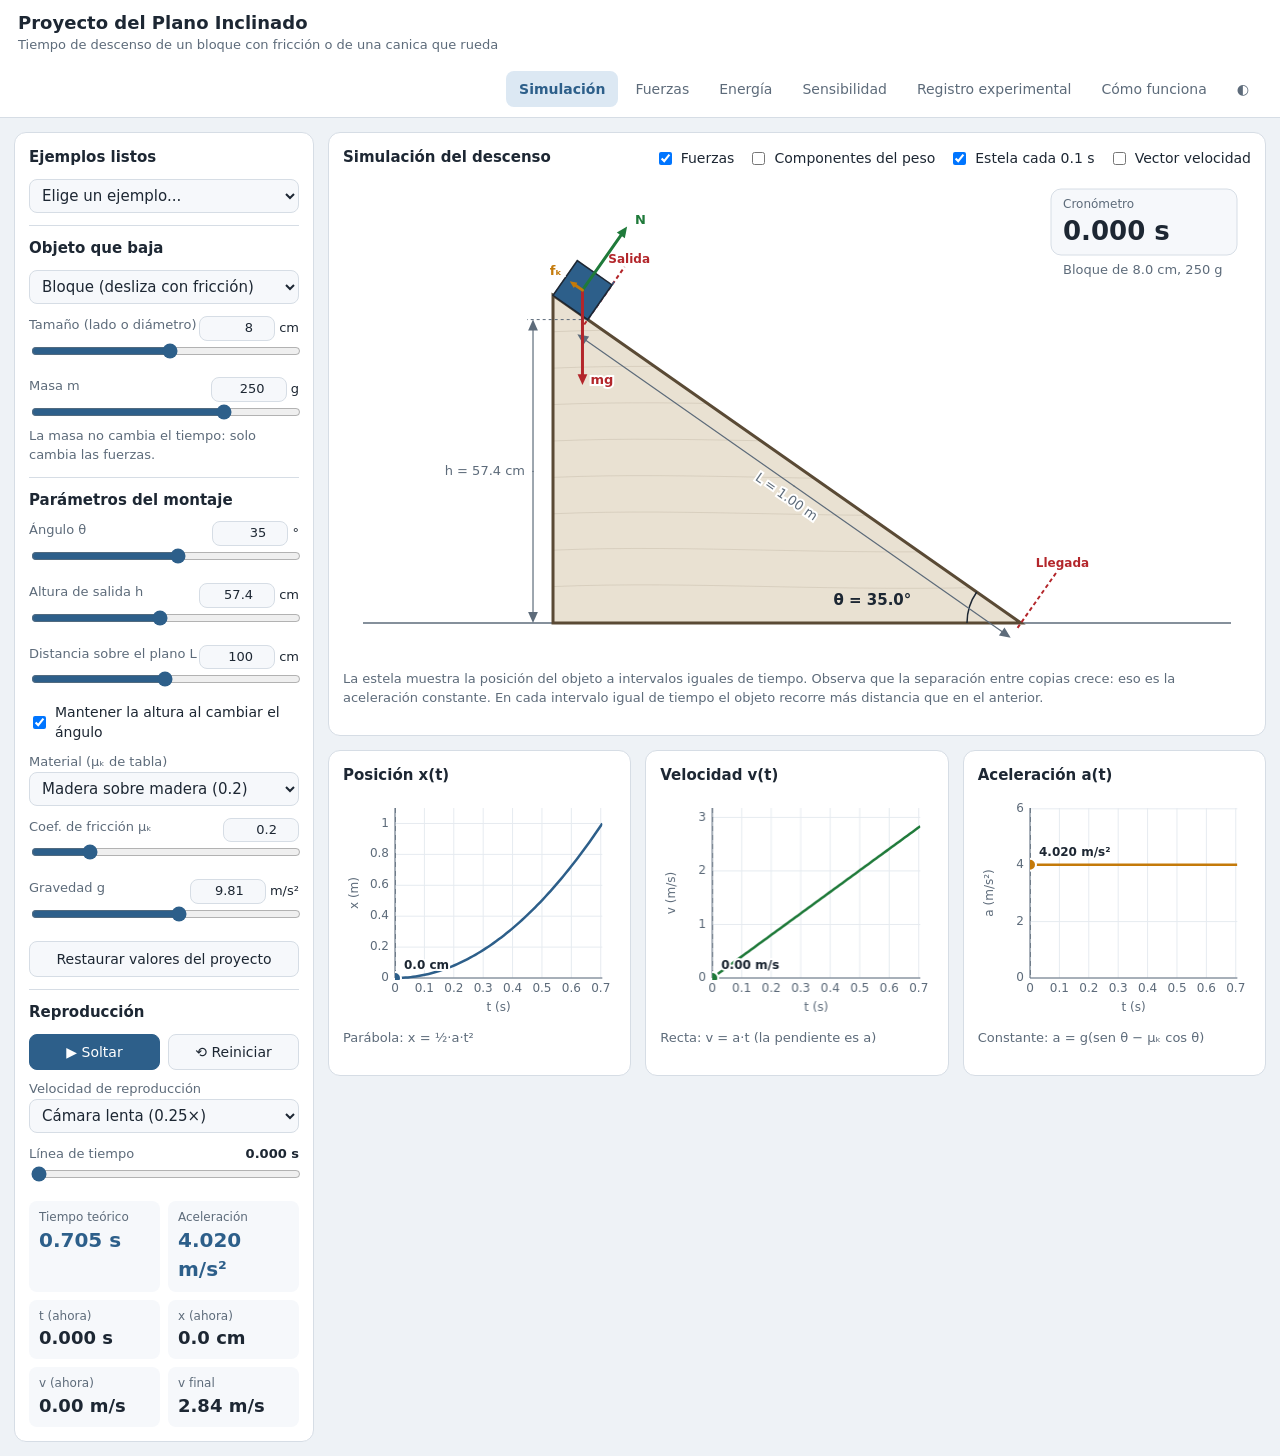
==== commit fc61aa19: "Support small objects, marbles, short distances and height input - Object selector: sliding block or" ====
--- a/plano-inclinado-app/index.html
+++ b/plano-inclinado-app/index.html
@@ -97,6 +97,8 @@
 @media (prefers-color-scheme: dark) { :root:not([data-theme="light"]) .btn.primary { color: #10161c; } }
 .row { display: flex; gap: 8px; flex-wrap: wrap; align-items: center; }
 .row > * { flex: 1; }
+.numw { color: var(--ink); font-size: 13px; white-space: nowrap; }
+.num { width: 76px !important; padding: 2px 6px !important; text-align: right; font-weight: 700; font-variant-numeric: tabular-nums; }
 .readout { display: grid; grid-template-columns: 1fr 1fr; gap: 8px; margin-top: 8px; }
 .stat { background: var(--panel2); border-radius: 8px; padding: 8px 10px; }
 .stat span { display: block; font-size: 12px; color: var(--muted); }
@@ -156,7 +158,7 @@
 <header>
   <div>
     <h1>Proyecto del Plano Inclinado</h1>
-    <div class="sub">Tiempo de descenso de un bloque con fricción cinética</div>
+    <div class="sub">Tiempo de descenso de un bloque con fricción o de una canica que rueda</div>
   </div>
   <nav id="tabs">
     <button data-v="sim" class="active">Simulación</button>
@@ -171,29 +173,58 @@
 
 <div class="layout">
   <aside>
+    <h2>Ejemplos listos</h2>
+    <div class="ctrl">
+      <select id="preset"></select>
+    </div>
+    <div class="hr"></div>
+    <h2>Objeto que baja</h2>
+    <div class="ctrl">
+      <select id="obj">
+        <option value="bloque">Bloque (desliza con fricción)</option>
+        <option value="canica">Canica o esfera maciza (rueda)</option>
+        <option value="cilindro">Cilindro macizo (rueda)</option>
+        <option value="hueca">Pelota hueca (rueda)</option>
+      </select>
+    </div>
+    <div class="ctrl">
+      <label>Tamaño (lado o diámetro) <span class="numw"><input class="num" id="nsize" type="number" step="0.1" min="0.5" max="20"> cm</span></label>
+      <input type="range" id="size" min="0.5" max="15" step="0.1">
+    </div>
+    <div class="ctrl">
+      <label>Masa m <span class="numw"><input class="num" id="nm" type="number" step="0.1" min="0.5" max="5000"> g</span></label>
+      <input type="range" id="m" min="0" max="3.3" step="0.01">
+      <div class="note" id="oMkg"></div>
+    </div>
+    <div class="hr"></div>
     <h2>Parámetros del montaje</h2>
     <div class="ctrl">
-      <label>Ángulo θ <b id="oTheta"></b></label>
-      <input type="range" id="theta" min="10" max="60" step="0.5">
+      <label>Ángulo θ <span class="numw"><input class="num" id="ntheta" type="number" step="0.5" min="1" max="80"> °</span></label>
+      <input type="range" id="theta" min="5" max="60" step="0.5">
     </div>
     <div class="ctrl">
-      <label>Material (μₖ de tabla)</label>
-      <select id="material"></select>
+      <label>Altura de salida h <span class="numw"><input class="num" id="nh" type="number" step="0.5" min="1" max="150"> cm</span></label>
+      <input type="range" id="h" min="1" max="120" step="0.5">
     </div>
     <div class="ctrl">
-      <label>Coef. de fricción μₖ <b id="oMu"></b></label>
-      <input type="range" id="mu" min="0" max="0.9" step="0.01">
+      <label>Distancia sobre el plano L <span class="numw"><input class="num" id="nL" type="number" step="0.5" min="2" max="300"> cm</span></label>
+      <input type="range" id="L" min="2" max="200" step="0.5">
+    </div>
+    <div class="chk" style="margin:-4px 0 10px">
+      <label><input type="checkbox" id="fixH" checked> Mantener la altura al cambiar el ángulo</label>
+    </div>
+    <div id="frictionCtrls">
+      <div class="ctrl">
+        <label>Material (μₖ de tabla)</label>
+        <select id="material"></select>
+      </div>
+      <div class="ctrl">
+        <label>Coef. de fricción μₖ <span class="numw"><input class="num" id="nmu" type="number" step="0.01" min="0" max="1.5"></span></label>
+        <input type="range" id="mu" min="0" max="1" step="0.01">
+      </div>
     </div>
     <div class="ctrl">
-      <label>Distancia L <b id="oL"></b></label>
-      <input type="range" id="L" min="0.4" max="2" step="0.05">
-    </div>
-    <div class="ctrl">
-      <label>Masa m <b id="oM"></b></label>
-      <input type="range" id="m" min="0.05" max="2" step="0.05">
-    </div>
-    <div class="ctrl">
-      <label>Gravedad g <b id="oG"></b></label>
+      <label>Gravedad g <span class="numw"><input class="num" id="ng" type="number" step="0.01" min="9.7" max="9.9"> m/s²</span></label>
       <input type="range" id="g" min="9.70" max="9.90" step="0.01">
     </div>
     <button class="btn" id="btnReset" style="width:100%">Restaurar valores del proyecto</button>
@@ -201,7 +232,7 @@
     <div class="hr"></div>
     <h2>Reproducción</h2>
     <div class="row">
-      <button class="btn primary" id="btnPlay">▶ Soltar bloque</button>
+      <button class="btn primary" id="btnPlay">▶ Soltar</button>
       <button class="btn" id="btnStop">⟲ Reiniciar</button>
     </div>
     <div class="ctrl" style="margin-top:10px">
@@ -236,14 +267,14 @@
           <div class="chk" style="flex:0 0 auto">
             <label><input type="checkbox" id="cVec" checked> Fuerzas</label>
             <label><input type="checkbox" id="cComp"> Componentes del peso</label>
-            <label><input type="checkbox" id="cGhost" checked> Estela cada 0.1 s</label>
+            <label><input type="checkbox" id="cGhost" checked> <span id="ghostLbl">Estela cada 0.1 s</span></label>
             <label><input type="checkbox" id="cVel"> Vector velocidad</label>
           </div>
         </div>
         <canvas id="cvSim" style="height:480px"></canvas>
         <div id="simMsg" style="margin-top:8px"></div>
-        <p class="note">La estela muestra la posición del bloque cada 0.1 s. Observa que la separación entre copias crece:
-          eso es la aceleración constante. En cada intervalo igual de tiempo el bloque recorre más distancia que en el anterior.</p>
+        <p class="note">La estela muestra la posición del objeto a intervalos iguales de tiempo. Observa que la separación entre copias crece:
+          eso es la aceleración constante. En cada intervalo igual de tiempo el objeto recorre más distancia que en el anterior.</p>
       </div>
       <div class="grid3">
         <div class="card"><h2>Posición x(t)</h2><canvas id="cvX" style="height:220px"></canvas>
@@ -251,7 +282,7 @@
         <div class="card"><h2>Velocidad v(t)</h2><canvas id="cvV" style="height:220px"></canvas>
           <p class="note">Recta: v = a·t (la pendiente es a)</p></div>
         <div class="card"><h2>Aceleración a(t)</h2><canvas id="cvA" style="height:220px"></canvas>
-          <p class="note">Constante: a = g(sen θ − μₖ cos θ)</p></div>
+          <p class="note" id="aNote">Constante: a = g(sen θ − μₖ cos θ)</p></div>
       </div>
     </section>
 
@@ -264,14 +295,14 @@
           <div class="legend" style="margin-top:6px">
             <span><i style="background:var(--weight)"></i>Peso mg</span>
             <span><i style="background:var(--normal)"></i>Normal N</span>
-            <span><i style="background:var(--friction)"></i>Fricción fₖ</span>
+            <span><i style="background:var(--friction)"></i>Fricción</span>
             <span><i style="background:var(--comp)"></i>Componentes del peso</span>
           </div>
         </div>
         <div class="card">
           <h2>Valor de cada fuerza</h2>
           <table id="tblF"></table>
-          <h3>¿El bloque desliza?</h3>
+          <h3 id="tanTitle">¿El bloque desliza?</h3>
           <canvas id="cvTan" style="height:120px"></canvas>
           <div id="tanMsg" style="margin-top:6px"></div>
           <h3>Ecuaciones con tus valores</h3>
@@ -294,7 +325,7 @@
         <div class="legend" style="margin-top:6px">
           <span><i style="background:var(--s1)"></i>Potencial Eₚ</span>
           <span><i style="background:var(--s3)"></i>Cinética E꜀</span>
-          <span><i style="background:var(--s2)"></i>Calor por fricción Q</span>
+          <span><i style="background:var(--s2)"></i><span id="legE3">Calor por fricción Q</span></span>
         </div>
         <div id="eqE" style="margin-top:10px"></div>
       </div>
@@ -310,10 +341,9 @@
           <p class="note">La curva gruesa usa tu μₖ actual. El punto marca tu ángulo. Zona sombreada: rango permitido 30° a 50°.</p>
         </div>
         <div class="card">
-          <h2>Tiempo de descenso vs μₖ (a tu ángulo)</h2>
+          <h2 id="sensMuTitle">Tiempo de descenso vs μₖ (a tu ángulo)</h2>
           <canvas id="cvSensMu" style="height:320px"></canvas>
-          <p class="note">Si el μₖ real de tu madera es distinto al de la tabla, aquí ves cuánto cambia el tiempo.
-            La banda sombreada es ±25 % alrededor del tiempo teórico.</p>
+          <p class="note" id="sensMuNote"></p>
         </div>
       </div>
       <div class="card">
@@ -356,9 +386,10 @@
             <div class="stat"><span>Teórico</span><b id="sTeo">-</b></div>
             <div class="stat big"><span>Error %</span><b id="sErr">-</b></div>
             <div class="stat big"><span>Nota (Fig. 4)</span><b id="sNota">-</b></div>
-            <div class="stat"><span>μₖ experimental</span><b id="sMuExp">-</b></div>
+            <div class="stat"><span id="sMuLbl">μₖ experimental</span><b id="sMuExp">-</b></div>
           </div>
           <div id="regMsg" style="margin-top:10px"></div>
+          <button class="btn" id="btnUseMu" style="width:100%; display:none">Usar el μₖ medido en la simulación</button>
           <h3>Ensayos vs valor teórico</h3>
           <canvas id="cvTrials" style="height:230px"></canvas>
           <h3>Escala de calificación por error</h3>
@@ -391,6 +422,8 @@
             <li><b>Ángulo mayor = más rápido.</b> Crece sen θ (lo que empuja) y baja cos θ (lo que frena).</li>
             <li><b>Más fricción = más lento.</b> μₖ grande reduce la aceleración.</li>
             <li><b>¿Por qué L = 1.00 m?</b> Un recorrido largo aumenta el tiempo y así el error del cronómetro (0.1 a 0.2 s) pesa menos en porcentaje.</li>
+            <li><b>Bloque contra canica:</b> el bloque se arrastra y la fricción le quita energía (calor). La canica rueda: la fricción solo la hace girar, por eso su tiempo no depende de μₖ (a = 5/7·g sen θ).</li>
+            <li><b>Distancias cortas:</b> el tiempo crece con √L. Con 25 cm tarda la mitad que con 1 m. Mientras más corto, más importa tu tiempo de reacción: mejor medir con vídeo.</li>
             <li><b>Fricción estática:</b> para arrancar hay que vencer μₛ (mayor que μₖ). Si el bloque no arranca, dale un toque mínimo o aumenta el ángulo.</li>
           </ul>
           <h3>Coeficientes de fricción cinética (Serway y Jewett, Tabla 5.1)</h3>
@@ -408,7 +441,7 @@
 "use strict";
 
 /* ---------- Datos del proyecto ---------- */
-const PROYECTO = { theta: 35, mu: 0.20, L: 1.00, m: 0.25, g: 9.81 };
+const PROYECTO = { theta: 35, mu: 0.20, L: 1.00, m: 0.25, g: 9.81, obj: "bloque", size: 0.08 };
 const MATERIALES = [
   ["Madera sobre madera", 0.20],
   ["Vidrio sobre vidrio", 0.40],
@@ -417,6 +450,27 @@
   ["Teflón sobre teflón", 0.04],
   ["Hule sobre concreto seco", 0.80]
 ];
+// μₖ de vidrio sobre madera obtenido de la prueba en vídeo: 30°, h = 50 cm, t ≈ 2 s
+const MU_PRUEBA = +((9.81 * Math.sin(Math.PI / 6) - 2 * 1.0 / 4) / (9.81 * Math.cos(Math.PI / 6))).toFixed(3);
+MATERIALES.push(["Vidrio sobre madera (tu prueba en vídeo)", MU_PRUEBA]);
+const PRESETS = [
+  ["Proyecto original: bloque de madera, 35°, L = 1.00 m", PROYECTO],
+  ["Mi prueba: bloque de vidrio 2×2 cm, 30°, altura 50 cm (t ≈ 2 s)",
+    { theta: 30, L: 1.00, mu: MU_PRUEBA, m: 0.010, obj: "bloque", size: 0.02 }],
+  ["Canica de vidrio (5 g, 1.6 cm), 30°, altura 50 cm",
+    { theta: 30, L: 1.00, m: 0.005, obj: "canica", size: 0.016 }],
+  ["Bloquecito de madera (3 cm, 15 g), 30°, altura 25 cm",
+    { theta: 30, L: 0.50, mu: 0.20, m: 0.015, obj: "bloque", size: 0.03 }],
+  ["Canica en rampa corta: 20°, L = 30 cm",
+    { theta: 20, L: 0.30, m: 0.005, obj: "canica", size: 0.016 }]
+];
+// Objetos que ruedan sin deslizar: k = I / (m r²)
+const OBJETOS = {
+  bloque:   { nombre: "bloque", rueda: false, k: 0 },
+  canica:   { nombre: "canica", rueda: true, k: 2 / 5, txt: "esfera maciza, I = ⅖ m r²" },
+  cilindro: { nombre: "cilindro", rueda: true, k: 1 / 2, txt: "cilindro macizo, I = ½ m r²" },
+  hueca:    { nombre: "pelota", rueda: true, k: 2 / 3, txt: "esfera hueca, I = ⅔ m r²" }
+};
 const S = Object.assign({}, PROYECTO);
 const sim = { t: 0, playing: false, last: 0 };
 
@@ -424,14 +478,30 @@
 const rad = d => d * Math.PI / 180;
 const fmt = (v, n = 3) => Number.isFinite(v) ? v.toFixed(n) : "-";
 const css = n => getComputedStyle(document.documentElement).getPropertyValue(n).trim();
+const OB = () => OBJETOS[S.obj];
+const H = () => S.L * Math.sin(rad(S.theta));
+// Formatos con unidades adaptadas a valores pequeños
+const fLen = v => !Number.isFinite(v) ? "-" : Math.abs(v) < 1 ? (v * 100).toFixed(1) + " cm" : v.toFixed(2) + " m";
+const fMass = v => v < 1 ? +(v * 1000).toFixed(1) + " g" : v.toFixed(2) + " kg";
+const fF = v => !Number.isFinite(v) ? "-" : Math.abs(v) < 0.1 ? (v * 1000).toFixed(1) + " mN" : v.toFixed(3) + " N";
+const fE = v => !Number.isFinite(v) ? "-" : Math.abs(v) < 0.1 ? (v * 1000).toFixed(1) + " mJ" : v.toFixed(3) + " J";
 
 /* ---------- Física ---------- */
-function accel(theta = S.theta, mu = S.mu, g = S.g) {
+// Bloque: a = g(sen θ − μₖ cos θ).  Objeto que rueda: a = g sen θ / (1 + k)
+function accel(theta = S.theta, mu = S.mu, g = S.g, obj = S.obj) {
+  const o = OBJETOS[obj];
+  if (o.rueda) return g * Math.sin(rad(theta)) / (1 + o.k);
   return g * (Math.sin(rad(theta)) - mu * Math.cos(rad(theta)));
 }
-function tDesc(theta = S.theta, mu = S.mu, L = S.L, g = S.g) {
-  const a = accel(theta, mu, g);
+function tDesc(theta = S.theta, mu = S.mu, L = S.L, g = S.g, obj = S.obj) {
+  const a = accel(theta, mu, g, obj);
   return a > 0 ? Math.sqrt(2 * L / a) : Infinity;
+}
+// Fuerza de fricción que actúa: cinética en el bloque, estática en lo que rueda
+function friccion(m = S.m) {
+  const th = rad(S.theta), o = OB();
+  if (o.rueda) return m * S.g * Math.sin(th) * o.k / (1 + o.k);
+  return accel() > 0 ? S.mu * m * S.g * Math.cos(th) : NaN;
 }
 function stateAt(t) {
   const a = Math.max(0, accel());
@@ -555,23 +625,26 @@
 }
 
 /* ---------- Simulación principal ---------- */
+function ghostStep(T) { return T <= 1.2 ? 0.1 : niceStep(T, 8); }
 function drawSim() {
   const cv = $("cvSim");
   const { ctx, w, h } = setup(cv);
-  const th = rad(S.theta), a = accel(), T = tDesc();
+  const th = rad(S.theta), a = accel(), T = tDesc(), o = OB();
   const st = stateAt(sim.t);
-  let blk = 0.11 * S.L + 0.04;            // tamaño del bloque (m), solo visual
-  let Ltot = S.L + blk;                    // largo dibujado del plano
-  const sc0 = Math.min((w - 300) / (Ltot * Math.cos(th)), (h - 110) / (Ltot * Math.sin(th) + blk));
-  blk = Math.min(blk, 56 / sc0); Ltot = S.L + blk;
-  const sc = Math.min((w - 300) / (Ltot * Math.cos(th)), (h - 110) / (Ltot * Math.sin(th) + blk));
+  // tamaño visual del objeto: el real, pero entre 16 y 56 px para que siempre se vea
+  const fit = (L, b) => Math.min((w - 300) / (L * Math.cos(th)), (h - 110) / (L * Math.sin(th) + b));
+  const sc0 = fit(S.L + S.size, S.size);
+  let blk = Math.min(Math.max(S.size * sc0, 16), 56) / sc0;
+  let Ltot = S.L + blk;
+  const sc = fit(Ltot, blk);
   const run = Ltot * Math.cos(th) * sc, rise = Ltot * Math.sin(th) * sc;
-  const x0 = (w - run) / 2 - 30, yb = h - 34;         // esquina inferior izquierda
+  const x0 = (w - run) / 2 - 10, yb = h - 34;         // esquina inferior izquierda
   const top = { x: x0, y: yb - rise };              // punto alto (izquierda)
   const bot = { x: x0 + run, y: yb };               // punto bajo (derecha)
   const ux = Math.cos(th), uy = Math.sin(th);       // dirección pendiente abajo (pantalla)
   const nx = Math.sin(th), ny = -Math.cos(th);      // normal hacia fuera
   const P = d => ({ x: top.x + d * sc * ux, y: top.y + d * sc * uy });
+  const bp = blk * sc;
 
   // suelo
   ctx.strokeStyle = css("--muted"); ctx.lineWidth = 1.5;
@@ -591,62 +664,87 @@
   ctx.strokeStyle = css("--ink"); ctx.lineWidth = 1.5;
   ctx.beginPath(); ctx.arc(bot.x, bot.y, 54, Math.PI, Math.PI + th); ctx.stroke();
   label(ctx, "θ = " + S.theta.toFixed(1) + "°", bot.x - 62 - 50 * Math.cos(th / 2), bot.y - 16 - 20 * Math.sin(th / 2), css("--ink"), { size: 15, bold: true, align: "right" });
+  // altura de salida (desde la base del objeto en la salida hasta el suelo)
+  const ps = P(blk);
+  ctx.strokeStyle = css("--muted"); ctx.setLineDash([3, 3]); ctx.lineWidth = 1;
+  ctx.beginPath(); ctx.moveTo(ps.x, ps.y); ctx.lineTo(x0 - 26, ps.y); ctx.stroke(); ctx.setLineDash([]);
+  arrow(ctx, x0 - 20, (ps.y + yb) / 2, x0 - 20, ps.y, css("--muted"), 1.2);
+  arrow(ctx, x0 - 20, (ps.y + yb) / 2, x0 - 20, yb, css("--muted"), 1.2);
+  label(ctx, "h = " + fLen(H()), x0 - 28, (ps.y + yb) / 2, css("--muted"), { size: 13, align: "right", halo: true });
   // marcas de salida y llegada
   const mark = (d, txt) => {
     const p = P(d);
     ctx.strokeStyle = css("--bad"); ctx.lineWidth = 2; ctx.setLineDash([4, 3]);
-    ctx.beginPath(); ctx.moveTo(p.x - nx * 6, p.y - ny * 6); ctx.lineTo(p.x + nx * (blk * sc + 22), p.y + ny * (blk * sc + 22)); ctx.stroke();
+    ctx.beginPath(); ctx.moveTo(p.x - nx * 6, p.y - ny * 6); ctx.lineTo(p.x + nx * (bp + 22), p.y + ny * (bp + 22)); ctx.stroke();
     ctx.setLineDash([]);
-    label(ctx, txt, p.x + nx * (blk * sc + 30), p.y + ny * (blk * sc + 30), css("--bad"), { size: 12, bold: true, align: "center", halo: true });
+    label(ctx, txt, p.x + nx * (bp + 30), p.y + ny * (bp + 30), css("--bad"), { size: 12, bold: true, align: "center", halo: true });
   };
   mark(blk, "Salida");
   mark(Ltot, "Llegada");
   // cota L
-  const pa = P(blk), pb = P(Ltot);
-  const ca = { x: pa.x - nx * 18, y: pa.y - ny * 18 }, cb = { x: pb.x - nx * 18, y: pb.y - ny * 18 };
+  const pb = P(Ltot);
+  const ca = { x: ps.x - nx * 18, y: ps.y - ny * 18 }, cb = { x: pb.x - nx * 18, y: pb.y - ny * 18 };
   arrow(ctx, (ca.x + cb.x) / 2, (ca.y + cb.y) / 2, ca.x, ca.y, css("--muted"), 1.2);
   arrow(ctx, (ca.x + cb.x) / 2, (ca.y + cb.y) / 2, cb.x, cb.y, css("--muted"), 1.2);
   ctx.save(); ctx.translate((ca.x + cb.x) / 2 - nx * 14, (ca.y + cb.y) / 2 - ny * 14); ctx.rotate(th);
-  label(ctx, "L = " + S.L.toFixed(2) + " m", 0, 0, css("--muted"), { size: 13, align: "center", halo: true });
+  label(ctx, "L = " + fLen(S.L), 0, 0, css("--muted"), { size: 13, align: "center", halo: true });
   ctx.restore();
 
-  const drawBlock = (d, alpha, stroke) => {
+  // objeto: bloque (cuadrado) o canica/cilindro/pelota (círculo que gira)
+  const drawObj = (d, alpha, ghost) => {
     const p = P(d);
     ctx.save(); ctx.translate(p.x, p.y); ctx.rotate(th); ctx.globalAlpha = alpha;
-    ctx.fillStyle = css("--block"); ctx.fillRect(0, -blk * sc, blk * sc, blk * sc);
-    if (stroke) { ctx.strokeStyle = css("--ink"); ctx.lineWidth = 1.5; ctx.strokeRect(0, -blk * sc, blk * sc, blk * sc); }
+    if (!o.rueda) {
+      ctx.fillStyle = css("--block"); if (!ghost) ctx.fillRect(0, -bp, bp, bp);
+      ctx.strokeStyle = ghost ? css("--block") : css("--ink"); ctx.lineWidth = ghost ? 1 : 1.5;
+      if (ghost) ctx.setLineDash([3, 3]);
+      ctx.strokeRect(0, -bp, bp, bp);
+    } else {
+      const r = bp / 2;
+      ctx.translate(r, -r);
+      if (!ghost) {
+        const gr = ctx.createRadialGradient(-r * 0.35, -r * 0.35, r * 0.1, 0, 0, r);
+        gr.addColorStop(0, "#ffffff"); gr.addColorStop(0.35, css("--block")); gr.addColorStop(1, css("--ink"));
+        ctx.fillStyle = gr;
+        ctx.beginPath(); ctx.arc(0, 0, r, 0, 2 * Math.PI); ctx.fill();
+        ctx.rotate(d / (S.size / 2));            // ángulo girado = distancia / radio real
+        ctx.strokeStyle = "#fff"; ctx.lineWidth = 2;
+        ctx.beginPath(); ctx.moveTo(0, 0); ctx.lineTo(r * 0.85, 0); ctx.stroke();
+      } else {
+        ctx.strokeStyle = css("--block"); ctx.lineWidth = 1; ctx.setLineDash([3, 3]);
+        ctx.beginPath(); ctx.arc(0, 0, r, 0, 2 * Math.PI); ctx.stroke();
+      }
+    }
     ctx.restore();
   };
   // estela
-  if ($("cGhost").checked) {
-    if (a > 0 && Number.isFinite(T)) {
-      const dt = T > 2 ? T / 10 : 0.1;
-      for (let k = 0, tt = 0; tt <= st.t + 1e-9; k++, tt = k * dt) {
-        const x = 0.5 * a * tt * tt;
-        drawBlock(x, 0.10, false);
-        const g0 = P(x); ctx.save(); ctx.translate(g0.x, g0.y); ctx.rotate(th); ctx.strokeStyle = css("--block");
-        ctx.globalAlpha = 0.55; ctx.setLineDash([3, 3]); ctx.lineWidth = 1; ctx.strokeRect(0, -blk * sc, blk * sc, blk * sc); ctx.restore();
-        const p = P(x + blk);
-        ctx.strokeStyle = css("--accent"); ctx.lineWidth = 1.5;
-        ctx.beginPath(); ctx.moveTo(p.x, p.y); ctx.lineTo(p.x - nx * 8, p.y - ny * 8); ctx.stroke();
-        if (k > 0) label(ctx, (tt).toFixed(1), p.x - nx * 30, p.y - ny * 30, css("--accent"), { size: 11, align: "center" });
-      }
+  const dt = Number.isFinite(T) ? ghostStep(T) : 0.1;
+  $("ghostLbl").textContent = "Estela cada " + +dt.toFixed(2) + " s";
+  if ($("cGhost").checked && a > 0 && Number.isFinite(T)) {
+    for (let k = 0, tt = 0; tt <= st.t + 1e-9; k++, tt = k * dt) {
+      const x = 0.5 * a * tt * tt;
+      drawObj(x, 0.6, true);
+      const p = P(x + blk);
+      ctx.strokeStyle = css("--accent"); ctx.lineWidth = 1.5;
+      ctx.beginPath(); ctx.moveTo(p.x, p.y); ctx.lineTo(p.x + nx * (bp + 4), p.y + ny * (bp + 4)); ctx.stroke();
+      if (k > 0) label(ctx, String(+tt.toFixed(2)), p.x + nx * (bp + 12), p.y + ny * (bp + 12), css("--accent"), { size: 11, align: "center", halo: true });
     }
   }
-  // bloque
-  drawBlock(st.x, 1, true);
-  const c = P(st.x + blk / 2); const cx = c.x + nx * blk * sc / 2, cy = c.y + ny * blk * sc / 2;
-  // fuerzas
-  const Fs = 95 / (S.g);  // px por (N/kg): fuerzas normalizadas por masa
+  drawObj(st.x, 1, false);
+  const c = P(st.x + blk / 2); const cx = c.x + nx * bp / 2, cy = c.y + ny * bp / 2;
+  // fuerzas (dibujadas por unidad de masa, así no cambian de tamaño con m)
+  const Fs = 95 / S.g;
   if ($("cVec").checked) {
-    const W = S.g * Fs, Nn = S.g * Math.cos(th) * Fs, f = S.mu * S.g * Math.cos(th) * Fs;
+    const W = S.g * Fs, Nn = S.g * Math.cos(th) * Fs, f = friccion(1) * Fs;
     arrow(ctx, cx, cy, cx, cy + W, css("--weight"));
     label(ctx, "mg", cx + 8, cy + W - 4, css("--weight"), { bold: true, halo: true });
     arrow(ctx, cx, cy, cx + nx * Nn, cy + ny * Nn, css("--normal"));
     label(ctx, "N", cx + nx * Nn + 8, cy + ny * Nn - 6, css("--normal"), { bold: true, halo: true });
-    if (a > 0 || st.v > 0) {
-      arrow(ctx, cx, cy, cx - ux * f, cy - uy * f, css("--friction"));
-      label(ctx, "fₖ", cx - ux * f - 8, cy - uy * f - 10, css("--friction"), { bold: true, halo: true, align: "right" });
+    if (Number.isFinite(f) && f > 0) {
+      // en lo que rueda, la fricción estática actúa en el punto de contacto
+      const fx = o.rueda ? cx - nx * bp / 2 : cx, fy = o.rueda ? cy - ny * bp / 2 : cy;
+      arrow(ctx, fx, fy, fx - ux * f, fy - uy * f, css("--friction"));
+      label(ctx, o.rueda ? "fₛ" : "fₖ", fx - ux * f - 8, fy - uy * f - 10, css("--friction"), { bold: true, halo: true, align: "right" });
     }
   }
   if ($("cComp").checked) {
@@ -666,14 +764,21 @@
   ctx.beginPath(); ctx.roundRect ? ctx.roundRect(w - 200, 12, 186, 66, 10) : ctx.rect(w - 200, 12, 186, 66); ctx.fill(); ctx.stroke();
   label(ctx, "Cronómetro", w - 188, 28, css("--muted"), { size: 12 });
   label(ctx, st.t.toFixed(3) + " s", w - 188, 56, css("--ink"), { size: 26, bold: true });
+  label(ctx, (o.rueda ? o.nombre[0].toUpperCase() + o.nombre.slice(1) + " " : "Bloque ") + "de " + fLen(S.size) + ", " + fMass(S.m), w - 188, 94, css("--muted"), { size: 13 });
   if (Number.isFinite(T) && st.t >= T - 1e-9 && sim.t > 0) {
     label(ctx, "¡Llegó!  t = " + T.toFixed(3) + " s,  v = " + st.v.toFixed(2) + " m/s", 20, 24, css("--ok"), { size: 15, bold: true });
   }
   const msg = $("simMsg");
   if (a <= 0) {
     msg.innerHTML = `<div class="alert bad">El bloque <b>no desliza</b>: tan ${S.theta.toFixed(1)}° = ${Math.tan(th).toFixed(3)} ≤ μₖ = ${S.mu.toFixed(2)}. Aumenta el ángulo por encima de ${(Math.atan(S.mu) * 180 / Math.PI).toFixed(1)}° o usa un material con menos fricción.</div>`;
-  } else if (S.theta < 30 || S.theta > 50 || S.L < 0.4) {
-    msg.innerHTML = `<div class="alert warn">Fuera de las reglas del proyecto (ángulo de 30° a 50° y recorrido de al menos 40 cm).</div>`;
+  } else if (o.rueda) {
+    msg.innerHTML = `<div class="alert ok">La ${o.nombre} <b>rueda sin deslizar</b> (${o.txt}): a = g·sen θ / (1 + ${+o.k.toFixed(3)}). El tiempo no depende de la masa, del tamaño ni del μₖ.
+      Rueda sin resbalar mientras μₛ ≥ ${(o.k * Math.tan(th) / (1 + o.k)).toFixed(2)}.</div>`;
+  } else if (Math.tan(th) < S.mu * 1.25) {
+    const t2 = tDesc(S.theta, S.mu + 0.03), t3 = tDesc(S.theta + 5);
+    msg.innerHTML = `<div class="alert warn"><b>Cerca del límite:</b> tan ${S.theta}° = ${Math.tan(th).toFixed(3)} apenas supera μₖ = ${S.mu.toFixed(3)}, así que la fricción casi equilibra al peso.
+      Aquí el tiempo es muy sensible: si μₖ sube solo 0.03, el tiempo pasa de ${fmt(T, 2)} s a ${Number.isFinite(t2) ? t2.toFixed(2) + " s" : "no bajar"}.
+      Con 5° más (${S.theta + 5}°) tardaría ${fmt(t3, 2)} s y tus mediciones serían más estables.</div>`;
   } else msg.innerHTML = "";
 }
 
@@ -686,10 +791,11 @@
     xs.push([t, 0.5 * a * t * t]); vs.push([t, a * t]); as.push([t, a]);
   }
   const ink = css("--ink"), vl = [{ x: st.t, color: css("--muted") }];
+  $("aNote").textContent = OB().rueda ? "Constante: a = g sen θ / (1 + k)" : "Constante: a = g(sen θ − μₖ cos θ)";
   const tStep = Tm <= 1 ? 0.1 : Tm <= 2 ? 0.25 : undefined;
   chart($("cvX"), { xMin: 0, xMax: Tm, yMin: 0, yMax: S.L * 1.1, xLabel: "t (s)", yLabel: "x (m)", xStep: tStep,
     series: [{ pts: xs, color: css("--s1"), width: 2.5 }], vLines: vl,
-    points: [{ x: st.t, y: st.x, color: css("--s1"), label: st.x.toFixed(3) + " m", align: st.t > Tm * 0.6 ? "right" : "left", dx: st.t > Tm * 0.6 ? -9 : 9 }] });
+    points: [{ x: st.t, y: st.x, color: css("--s1"), label: fLen(st.x), align: st.t > Tm * 0.6 ? "right" : "left", dx: st.t > Tm * 0.6 ? -9 : 9 }] });
   const vmax = Math.max(a * Tm, 0.1);
   chart($("cvV"), { xMin: 0, xMax: Tm, yMin: 0, yMax: vmax * 1.12, xLabel: "t (s)", yLabel: "v (m/s)", xStep: tStep,
     series: [{ pts: vs, color: css("--s3"), width: 2.5 }], vLines: vl,
@@ -702,11 +808,12 @@
 /* ---------- Fuerzas ---------- */
 function drawForces() {
   const cv = $("cvDCL"); const { ctx, w, h } = setup(cv);
-  const th = rad(S.theta), mg = S.m * S.g, N = mg * Math.cos(th), f = S.mu * N;
-  const Wp = mg * Math.sin(th), net = Wp - f, a = accel();
+  const o = OB(), th = rad(S.theta), mg = S.m * S.g, N = mg * Math.cos(th), f = friccion();
+  const Wp = mg * Math.sin(th), a = accel(), net = a > 0 ? Wp - f : 0;
   const cx = w / 2, cy = h / 2 - 10;
   const ux = Math.cos(th), uy = Math.sin(th), nx = Math.sin(th), ny = -Math.cos(th);
   const sc = Math.min(w, h) * 0.36 / mg;
+  const fs = o.rueda ? "fₛ" : "fₖ";
   // superficie del plano
   ctx.strokeStyle = css("--wood-edge"); ctx.lineWidth = 3;
   const bs = 70;
@@ -719,69 +826,87 @@
   ctx.setLineDash([]);
   label(ctx, "+x", cx + ux * 200, cy + uy * 200, css("--muted"), { size: 12 });
   label(ctx, "+y", cx + nx * 180, cy + ny * 180, css("--muted"), { size: 12 });
-  // bloque
-  ctx.save(); ctx.translate(cx, cy); ctx.rotate(th);
-  ctx.fillStyle = css("--block"); ctx.globalAlpha = 0.9; ctx.fillRect(-bs / 2, -bs / 2, bs, bs); ctx.restore();
+  // objeto
+  ctx.save(); ctx.translate(cx, cy); ctx.rotate(th); ctx.fillStyle = css("--block"); ctx.globalAlpha = 0.9;
+  if (o.rueda) { ctx.beginPath(); ctx.arc(0, 0, bs / 2, 0, 2 * Math.PI); ctx.fill(); }
+  else ctx.fillRect(-bs / 2, -bs / 2, bs, bs);
+  ctx.restore();
   // vectores
   arrow(ctx, cx, cy, cx + ux * Wp * sc, cy + uy * Wp * sc, css("--comp"), 2.5, [6, 4]);
   arrow(ctx, cx, cy, cx - nx * N * sc, cy - ny * N * sc, css("--comp"), 2.5, [6, 4]);
   arrow(ctx, cx, cy, cx, cy + mg * sc, css("--weight"), 3.5);
   arrow(ctx, cx, cy, cx + nx * N * sc, cy + ny * N * sc, css("--normal"), 3.5);
-  if (a > 0) arrow(ctx, cx, cy, cx - ux * f * sc, cy - uy * f * sc, css("--friction"), 3.5);
-  label(ctx, "mg = " + mg.toFixed(2) + " N", cx + 8, cy + mg * sc + 4, css("--weight"), { bold: true, halo: true });
-  label(ctx, "N = " + N.toFixed(2) + " N", cx + nx * N * sc + 8, cy + ny * N * sc - 8, css("--normal"), { bold: true, halo: true });
-  if (a > 0) label(ctx, "fₖ = " + f.toFixed(2) + " N", cx - ux * f * sc - 8, cy - uy * f * sc - 12, css("--friction"), { bold: true, halo: true, align: "right" });
-  label(ctx, "mg sen θ = " + Wp.toFixed(2) + " N", cx + ux * Wp * sc + 8, cy + uy * Wp * sc + 14, css("--comp"), { bold: true, halo: true });
+  const fx = o.rueda ? sx : cx, fy = o.rueda ? sy : cy;
+  if (f > 0) arrow(ctx, fx, fy, fx - ux * f * sc, fy - uy * f * sc, css("--friction"), 3.5);
+  label(ctx, "mg = " + fF(mg), cx + 8, cy + mg * sc + 4, css("--weight"), { bold: true, halo: true });
+  label(ctx, "N = " + fF(N), cx + nx * N * sc + 8, cy + ny * N * sc - 8, css("--normal"), { bold: true, halo: true });
+  if (f > 0) label(ctx, fs + " = " + fF(f), fx - ux * f * sc - 8, fy - uy * f * sc - 12, css("--friction"), { bold: true, halo: true, align: "right" });
+  label(ctx, "mg sen θ = " + fF(Wp), cx + ux * Wp * sc + 8, cy + uy * Wp * sc + 14, css("--comp"), { bold: true, halo: true });
   label(ctx, "mg cos θ", cx - nx * N * sc - 8, cy - ny * N * sc + 12, css("--comp"), { bold: true, halo: true, align: "right" });
-  // fuerza neta
   if (a > 0) {
     const yb = h - 26;
-    label(ctx, "Fuerza neta = mg sen θ − fₖ = " + net.toFixed(2) + " N", w / 2, yb - 20, css("--ink"), { bold: true, align: "center", halo: true });
-    label(ctx, "a = F neta / m = " + net.toFixed(2) + " / " + S.m.toFixed(2) + " = " + a.toFixed(3) + " m/s²", w / 2, yb, css("--accent"), { bold: true, align: "center", halo: true });
+    label(ctx, "Fuerza neta = mg sen θ − " + fs + " = " + fF(net), w / 2, yb - 20, css("--ink"), { bold: true, align: "center", halo: true });
+    label(ctx, "a = F neta / m = " + fF(net) + " / " + fMass(S.m) + " = " + a.toFixed(3) + " m/s²", w / 2, yb, css("--accent"), { bold: true, align: "center", halo: true });
   }
 
   const rows = [
     ["Peso", "mg", mg, "--weight"],
     ["Normal", "mg cos θ", N, "--normal"],
-    ["Fricción cinética", "μₖ·N", a > 0 ? f : NaN, "--friction"],
+    o.rueda ? ["Fricción estática (hace girar)", "k/(1+k)·mg sen θ", f, "--friction"] : ["Fricción cinética", "μₖ·N", f, "--friction"],
     ["Componente paralela", "mg sen θ", Wp, "--comp"],
-    ["Fuerza neta (eje x)", "mg sen θ − μₖN", a > 0 ? net : 0, "--accent"]
+    ["Fuerza neta (eje x)", "mg sen θ − " + fs, net, "--accent"]
   ];
-  $("tblF").innerHTML = "<tr><th>Fuerza</th><th>Fórmula</th><th>Valor (N)</th><th style='width:40%'>Tamaño</th></tr>" +
-    rows.map(r => `<tr><td style="text-align:left"><b style="color:var(${r[3]})">■</b> ${r[0]}</td><td>${r[1]}</td><td>${fmt(r[2], 3)}</td>
+  $("tblF").innerHTML = "<tr><th>Fuerza</th><th>Fórmula</th><th>Valor</th><th style='width:36%'>Tamaño</th></tr>" +
+    rows.map(r => `<tr><td style="text-align:left"><b style="color:var(${r[3]})">■</b> ${r[0]}</td><td>${r[1]}</td><td>${fF(r[2])}</td>
       <td><div style="height:10px;border-radius:5px;background:var(${r[3]});width:${Math.max(0, (r[2] || 0) / mg * 100)}%"></div></td></tr>`).join("");
 
-  // indicador tan θ vs μk
+  // indicador tan θ vs μ (para la canica: μₛ mínimo para rodar sin resbalar)
+  const lim = o.rueda ? o.k * Math.tan(th) / (1 + o.k) : S.mu;
   const c2 = setup($("cvTan")), ct = c2.ctx;
-  const tan = Math.tan(th), maxv = Math.max(1.2, tan * 1.1, S.mu * 1.1);
+  const tan = Math.tan(th), maxv = Math.max(1.2, tan * 1.1, lim * 1.1);
   const L0 = 20, W0 = c2.w - 40, Xv = v => L0 + v / maxv * W0;
-  ct.fillStyle = css("--bad-soft"); ct.fillRect(L0, 34, Xv(S.mu) - L0, 30);
-  ct.fillStyle = css("--ok-soft"); ct.fillRect(Xv(S.mu), 34, L0 + W0 - Xv(S.mu), 30);
-  label(ct, "no desliza", (L0 + Xv(S.mu)) / 2, 49, css("--bad"), { size: 12, align: "center" });
-  label(ct, "desliza", (Xv(S.mu) + L0 + W0) / 2, 49, css("--ok"), { size: 12, align: "center" });
-  ct.strokeStyle = css("--friction"); ct.lineWidth = 3;
-  ct.beginPath(); ct.moveTo(Xv(S.mu), 26); ct.lineTo(Xv(S.mu), 72); ct.stroke();
-  label(ct, "μₖ = " + S.mu.toFixed(2), Xv(S.mu), 16, css("--friction"), { bold: true, align: "center" });
-  ct.fillStyle = css("--ink"); ct.beginPath(); ct.moveTo(Xv(tan), 66); ct.lineTo(Xv(tan) - 8, 82); ct.lineTo(Xv(tan) + 8, 82); ct.fill();
-  label(ct, "tan θ = " + tan.toFixed(3), Xv(tan), 98, css("--ink"), { bold: true, align: "center" });
+  if (!o.rueda) {
+    ct.fillStyle = css("--bad-soft"); ct.fillRect(L0, 34, Xv(S.mu) - L0, 30);
+    ct.fillStyle = css("--ok-soft"); ct.fillRect(Xv(S.mu), 34, L0 + W0 - Xv(S.mu), 30);
+    label(ct, "no desliza", (L0 + Xv(S.mu)) / 2, 49, css("--bad"), { size: 12, align: "center" });
+    label(ct, "desliza", (Xv(S.mu) + L0 + W0) / 2, 49, css("--ok"), { size: 12, align: "center" });
+    ct.strokeStyle = css("--friction"); ct.lineWidth = 3;
+    ct.beginPath(); ct.moveTo(Xv(S.mu), 26); ct.lineTo(Xv(S.mu), 72); ct.stroke();
+    label(ct, "μₖ = " + S.mu.toFixed(2), Xv(S.mu), 16, css("--friction"), { bold: true, align: "center" });
+    ct.fillStyle = css("--ink"); ct.beginPath(); ct.moveTo(Xv(tan), 66); ct.lineTo(Xv(tan) - 8, 82); ct.lineTo(Xv(tan) + 8, 82); ct.fill();
+    label(ct, "tan θ = " + tan.toFixed(3), Xv(tan), 98, css("--ink"), { bold: true, align: "center" });
+  } else {
+    ct.fillStyle = css("--ok-soft"); ct.fillRect(L0, 34, W0, 30);
+    label(ct, "rueda en cualquier ángulo (si la superficie no es resbalosa)", L0 + W0 / 2, 49, css("--ok"), { size: 12, align: "center" });
+  }
+  $("tanTitle").textContent = o.rueda ? "¿Rueda o resbala?" : "¿El bloque desliza?";
   const thc = Math.atan(S.mu) * 180 / Math.PI;
-  $("tanMsg").innerHTML = tan > S.mu
+  $("tanMsg").innerHTML = o.rueda
+    ? `<div class="alert ok">La ${o.nombre} rueda: no se arrastra, así que la fricción no le quita energía. Solo necesita μₛ ≥ ${lim.toFixed(2)} para no resbalar (madera y vidrio cumplen de sobra).</div>`
+    : tan > S.mu
     ? `<div class="alert ok">Sí desliza: tan θ = ${tan.toFixed(3)} &gt; μₖ = ${S.mu.toFixed(2)}. Ángulo mínimo para deslizar: ${thc.toFixed(1)}°.</div>`
     : `<div class="alert bad">No desliza: tan θ = ${tan.toFixed(3)} ≤ μₖ = ${S.mu.toFixed(2)}. Necesitas más de ${thc.toFixed(1)}°.</div>`;
 
   $("eqF").innerHTML = `
-    <div class="eq">Eje y: ΣF<sub>y</sub> = N − mg cos θ = 0 ⟹ N = ${S.m.toFixed(2)}·${S.g.toFixed(2)}·cos ${S.theta}° = <span class="r">${N.toFixed(3)} N</span></div>
-    <div class="eq">Eje x: ΣF<sub>x</sub> = mg sen θ − μₖN = ma</div>
-    <div class="eq">a = g(sen θ − μₖ cos θ) = ${S.g.toFixed(2)}(${Math.sin(th).toFixed(4)} − ${S.mu.toFixed(2)}·${Math.cos(th).toFixed(4)}) = <span class="r">${fmt(a, 3)} m/s²</span></div>
-    <p class="note">Cambia la masa en el panel: todas las fuerzas cambian, pero la aceleración no. La masa se cancela.</p>`;
+    <div class="eq">Eje y: ΣF<sub>y</sub> = N − mg cos θ = 0 ⟹ N = ${S.m.toFixed(3)} kg · ${S.g.toFixed(2)} · cos ${S.theta}° = <span class="r">${fF(N)}</span></div>` +
+    (o.rueda
+    ? `<div class="eq">Traslación: mg sen θ − fₛ = ma;  Rotación: fₛ·r = I·α = k·m·r²·(a/r)</div>
+       <div class="eq">a = g sen θ / (1 + k) = ${S.g.toFixed(2)} · ${Math.sin(th).toFixed(4)} / ${(1 + o.k).toFixed(3)} = <span class="r">${fmt(a, 3)} m/s²</span></div>`
+    : `<div class="eq">Eje x: ΣF<sub>x</sub> = mg sen θ − μₖN = ma</div>
+       <div class="eq">a = g(sen θ − μₖ cos θ) = ${S.g.toFixed(2)}(${Math.sin(th).toFixed(4)} − ${S.mu.toFixed(2)}·${Math.cos(th).toFixed(4)}) = <span class="r">${fmt(a, 3)} m/s²</span></div>`) +
+    `<p class="note">Cambia la masa en el panel: todas las fuerzas cambian, pero la aceleración no. La masa se cancela, por eso una canica de 5 g y una de 50 g tardan lo mismo.</p>`;
 }
 
 /* ---------- Energía ---------- */
 function drawEnergy() {
-  const th = rad(S.theta), a = Math.max(0, accel()), st = stateAt(sim.t);
-  const h0 = S.L * Math.sin(th), E0 = S.m * S.g * h0, fk = S.mu * S.m * S.g * Math.cos(th);
-  const Ep = S.m * S.g * (S.L - st.x) * Math.sin(th), Ek = 0.5 * S.m * st.v * st.v, Q = fk * st.x;
-  // barras
+  const o = OB(), th = rad(S.theta), a = Math.max(0, accel()), st = stateAt(sim.t);
+  const h0 = H(), E0 = S.m * S.g * h0, fk = o.rueda ? 0 : S.mu * S.m * S.g * Math.cos(th);
+  const Ep = S.m * S.g * (S.L - st.x) * Math.sin(th), Ek = 0.5 * S.m * st.v * st.v;
+  // Para lo que rueda, la tercera parte es energía de rotación ½Iω² = k·½mv²; para el bloque, calor
+  const third = x => o.rueda ? o.k * S.m * a * x : fk * x;
+  const Q = third(st.x);
+  const tercero = o.rueda ? "Rotación ½Iω²" : "Calor por fricción Q";
+  $("legE3").textContent = tercero;
   const { ctx, w, h } = setup($("cvEbar"));
   const top = 30, bot = h - 40, bw = Math.min(110, w * 0.22);
   const Yp = v => bot - v / (E0 || 1) * (bot - top);
@@ -792,80 +917,107 @@
     parts.forEach(([v, c]) => {
       if (v <= 0) return;
       ctx.fillStyle = css(c); ctx.fillRect(x, Yp(base + v), bw, Yp(base) - Yp(base + v));
-      if (Yp(base) - Yp(base + v) > 16) label(ctx, v.toFixed(3) + " J", x + bw / 2, (Yp(base) + Yp(base + v)) / 2, "#fff", { size: 12, bold: true, align: "center" });
+      if (Yp(base) - Yp(base + v) > 16) label(ctx, fE(v), x + bw / 2, (Yp(base) + Yp(base + v)) / 2, "#fff", { size: 12, bold: true, align: "center" });
       base += v;
     });
     ctx.strokeStyle = css("--ink"); ctx.lineWidth = 1; ctx.strokeRect(x, Yp(E0), bw, bot - Yp(E0));
     label(ctx, name, x + bw / 2, bot + 18, css("--ink"), { bold: true, align: "center" });
-    label(ctx, "Total " + (parts.reduce((s, p) => s + p[0], 0)).toFixed(3) + " J", x + bw / 2, Yp(E0) - 12, css("--muted"), { size: 12, align: "center" });
+    label(ctx, "Total " + fE(parts.reduce((s, p) => s + p[0], 0)), x + bw / 2, Yp(E0) - 12, css("--muted"), { size: 12, align: "center" });
   });
   label(ctx, "t = " + st.t.toFixed(3) + " s", w - 10, 14, css("--muted"), { size: 12, align: "right" });
-  // curvas vs x
-  const N = 60, P = [], K = [], H = [];
+  // curvas vs x, en mJ si la energía es pequeña
+  const u = E0 < 0.1 ? 1000 : 1, uLbl = u > 1 ? "mJ" : "J";
+  const N = 60, P = [], K = [], Hc = [];
   for (let i = 0; i <= N; i++) {
     const x = S.L * i / N;
-    P.push([x, S.m * S.g * (S.L - x) * Math.sin(th)]);
-    K.push([x, a > 0 ? S.m * a * x : 0]);
-    H.push([x, fk * x]);
-  }
-  chart($("cvE"), { xMin: 0, xMax: S.L, yMin: 0, yMax: E0 * 1.1, xLabel: "x recorrido (m)", yLabel: "Energía (J)",
-    series: [{ pts: P, color: css("--s1"), width: 2.5 }, { pts: K, color: css("--s3"), width: 2.5 }, { pts: H, color: css("--s2"), width: 2.5 }],
-    hLines: [{ y: E0, color: css("--muted"), label: "Energía total" }], vLines: [{ x: st.x, color: css("--muted") }],
-    points: [{ x: st.x, y: Ep, color: css("--s1") }, { x: st.x, y: Ek, color: css("--s3") }, { x: st.x, y: Q, color: css("--s2") }] });
-  const pct = a > 0 ? (S.m * a * S.L) / E0 * 100 : 0;
-  $("eqE").innerHTML = `
-    <div class="eq">mgh₀ = ½mv² + fₖ·L ⟹ ${E0.toFixed(3)} J = ${(a > 0 ? S.m * a * S.L : 0).toFixed(3)} J + ${(a > 0 ? fk * S.L : 0).toFixed(3)} J</div>
-    <p class="note">Altura inicial h₀ = L·sen θ = ${h0.toFixed(3)} m. Al llegar abajo, el <b>${pct.toFixed(0)} %</b> de la energía se convirtió en movimiento
-    y el <b>${(100 - pct).toFixed(0)} %</b> en calor por fricción. Con la energía también se obtiene la velocidad final:
-    v = √(2aL) = ${fmt(Math.sqrt(2 * a * S.L), 2)} m/s.</p>`;
+    P.push([x, u * S.m * S.g * (S.L - x) * Math.sin(th)]);
+    K.push([x, u * S.m * a * x]);
+    Hc.push([x, u * third(x)]);
+  }
+  chart($("cvE"), { xMin: 0, xMax: S.L, yMin: 0, yMax: u * E0 * 1.1, xLabel: "x recorrido (m)", yLabel: "Energía (" + uLbl + ")",
+    series: [{ pts: P, color: css("--s1"), width: 2.5 }, { pts: K, color: css("--s3"), width: 2.5 }, { pts: Hc, color: css("--s2"), width: 2.5 }],
+    hLines: [{ y: u * E0, color: css("--muted"), label: "Energía total" }], vLines: [{ x: st.x, color: css("--muted") }],
+    points: [{ x: st.x, y: u * Ep, color: css("--s1") }, { x: st.x, y: u * Ek, color: css("--s3") }, { x: st.x, y: u * Q, color: css("--s2") }] });
+  const Kf = S.m * a * S.L, pct = E0 > 0 ? Kf / E0 * 100 : 0;
+  $("eqE").innerHTML = (o.rueda
+    ? `<div class="eq">mgh₀ = ½mv² + ½Iω² ⟹ ${fE(E0)} = ${fE(Kf)} + ${fE(third(S.L))}</div>`
+    : `<div class="eq">mgh₀ = ½mv² + fₖ·L ⟹ ${fE(E0)} = ${fE(a > 0 ? Kf : 0)} + ${fE(a > 0 ? fk * S.L : 0)}</div>`) +
+    `<p class="note">Altura inicial h₀ = L·sen θ = ${fLen(h0)}. Al llegar abajo, el <b>${pct.toFixed(0)} %</b> de la energía es movimiento hacia adelante
+    y el <b>${(100 - pct).toFixed(0)} %</b> ${o.rueda ? "es giro (no se pierde, la " + o.nombre + " sigue girando)" : "se convirtió en calor por fricción"}.
+    Velocidad final: v = √(2aL) = ${fmt(Math.sqrt(2 * a * S.L), 2)} m/s.</p>`;
 }
 
 /* ---------- Sensibilidad ---------- */
 function drawSens() {
-  const T0 = tDesc();
-  const mus = [0.10, 0.15, 0.20, 0.25, 0.30];
+  const T0 = tDesc(), o = OB();
   const pal = ["--s4", "--s1", "--s3", "--s2", "--s5"];
-  const series = mus.map((mu, i) => {
-    const pts = [];
-    for (let th = 15; th <= 60; th += 0.5) { const t = tDesc(th, mu); pts.push([th, t < 3 ? t : NaN]); }
-    return { pts, color: css(pal[i]), width: 1.5, dash: [5, 4] };
-  });
-  const cur = []; for (let th = 15; th <= 60; th += 0.5) { const t = tDesc(th, S.mu); cur.push([th, t < 3 ? t : NaN]); }
-  series.push({ pts: cur, color: css("--ink"), width: 3 });
-  const yMax = Math.min(3, Math.max(1.2, (Number.isFinite(T0) ? T0 : 1) * 1.6)) * Math.sqrt(S.L);
-  chart($("cvSensT"), { xMin: 15, xMax: 60, yMin: 0, yMax: Math.max(yMax, 1.2), xLabel: "Ángulo θ (°)", yLabel: "t (s)", xUnit: "°",
+  const yTop = Math.max(1.2, Number.isFinite(T0) ? T0 * 1.8 : 2);
+  const curve = fn => { const pts = []; for (let th = 10; th <= 60; th += 0.5) { const t = fn(th); pts.push([th, t < yTop * 1.05 ? t : NaN]); } return pts; };
+  // curvas de comparación: μₖ alrededor del actual (bloque) u otros objetos (lo que rueda)
+  const muBase = Math.round(S.mu * 20) / 20;
+  const mus = [-0.10, -0.05, 0, 0.05, 0.10].map(d => +(muBase + d).toFixed(2)).filter(m => m >= 0);
+  let series, leg;
+  if (!o.rueda) {
+    series = mus.map((mu, i) => ({ pts: curve(th => tDesc(th, mu)), color: css(pal[i]), width: 1.5, dash: [5, 4] }));
+    leg = mus.map((mu, i) => `<span><i style="background:var(${pal[i]})"></i>μₖ = ${mu.toFixed(2)}</span>`).join("") +
+      `<span><i style="background:var(--ink);height:5px"></i>Actual (μₖ = ${S.mu.toFixed(2)})</span>`;
+  } else {
+    const objs = [["bloque", "Bloque (μₖ = " + S.mu.toFixed(2) + ")"], ["canica", "Canica"], ["cilindro", "Cilindro"], ["hueca", "Pelota hueca"]];
+    series = objs.map(([k], i) => ({ pts: curve(th => tDesc(th, S.mu, S.L, S.g, k)), color: css(pal[i]), width: 1.5, dash: [5, 4] }));
+    leg = objs.map(([, n], i) => `<span><i style="background:var(${pal[i]})"></i>${n}</span>`).join("") +
+      `<span><i style="background:var(--ink);height:5px"></i>Actual</span>`;
+  }
+  series.push({ pts: curve(th => tDesc(th)), color: css("--ink"), width: 3 });
+  chart($("cvSensT"), { xMin: 10, xMax: 60, yMin: 0, yMax: yTop, xLabel: "Ángulo θ (°)", yLabel: "t (s)", xUnit: "°",
     xBands: [{ x0: 30, x1: 50, color: css("--accent"), alpha: 0.10 }], series,
     points: [{ x: S.theta, y: T0, color: css("--ink"), label: fmt(T0, 3) + " s" }] });
-  $("legSens").innerHTML = mus.map((mu, i) => `<span><i style="background:var(${pal[i]})"></i>μₖ = ${mu.toFixed(2)}</span>`).join("") +
-    `<span><i style="background:var(--ink);height:5px"></i>μₖ actual = ${S.mu.toFixed(2)}</span>`;
-
-  const pm = []; for (let mu = 0; mu <= 0.6001; mu += 0.005) { const t = tDesc(S.theta, mu); pm.push([mu, t < 4 ? t : NaN]); }
+  $("legSens").innerHTML = leg;
+
+  // segunda gráfica: t vs μₖ (bloque) o t vs distancia L (lo que rueda)
   const bands = Number.isFinite(T0) ? [{ y0: T0 * 0.75, y1: T0 * 1.25, color: css("--ok"), alpha: 0.15 }] : [];
-  chart($("cvSensMu"), { xMin: 0, xMax: 0.6, yMin: 0, yMax: Number.isFinite(T0) ? Math.max(T0 * 2, 1) : 2, xLabel: "Coeficiente μₖ", yLabel: "t (s)",
-    yBands: bands, series: [{ pts: pm, color: css("--s1"), width: 3 }],
-    vLines: [{ x: Math.tan(rad(S.theta)), color: css("--bad") }],
-    points: [{ x: S.mu, y: T0, color: css("--ink"), label: fmt(T0, 3) + " s" }] });
-
-  const ths = [30, 35, 40, 45, 50], mt = [0.15, 0.20, 0.25, 0.30];
+  if (!o.rueda) {
+    $("sensMuTitle").textContent = "Tiempo de descenso vs μₖ (a tu ángulo)";
+    $("sensMuNote").textContent = "Si el μₖ real es distinto al de la tabla, aquí ves cuánto cambia el tiempo. La banda sombreada es ±25 % alrededor del tiempo teórico. La línea roja es el μₖ con el que el bloque ya no baja.";
+    const muMax = Math.max(0.6, Math.min(1, S.mu * 1.6));
+    const pm = []; for (let mu = 0; mu <= muMax + 1e-9; mu += 0.005) { const t = tDesc(S.theta, mu); pm.push([mu, t < 8 ? t : NaN]); }
+    chart($("cvSensMu"), { xMin: 0, xMax: muMax, yMin: 0, yMax: Number.isFinite(T0) ? Math.max(T0 * 2, 1) : 2, xLabel: "Coeficiente μₖ", yLabel: "t (s)",
+      yBands: bands, series: [{ pts: pm, color: css("--s1"), width: 3 }],
+      vLines: [{ x: Math.tan(rad(S.theta)), color: css("--bad") }],
+      points: [{ x: S.mu, y: T0, color: css("--ink"), label: fmt(T0, 3) + " s" }] });
+  } else {
+    $("sensMuTitle").textContent = "Tiempo de descenso vs distancia L (a tu ángulo)";
+    $("sensMuNote").textContent = "Con distancias cortas el tiempo baja mucho (crece con la raíz de L). Con menos de 1 s, tu tiempo de reacción pesa más en el error: graba en vídeo y mide cuadro por cuadro.";
+    const Lm = Math.max(1, S.L * 1.5), pl = [];
+    for (let L = 0; L <= Lm + 1e-9; L += Lm / 80) pl.push([L, tDesc(S.theta, S.mu, L)]);
+    chart($("cvSensMu"), { xMin: 0, xMax: Lm, yMin: 0, yMax: tDesc(S.theta, S.mu, Lm) * 1.15, xLabel: "Distancia L (m)", yLabel: "t (s)",
+      yBands: bands, series: [{ pts: pl, color: css("--s1"), width: 3 }],
+      points: [{ x: S.L, y: T0, color: css("--ink"), label: fmt(T0, 3) + " s" }] });
+  }
+
+  const ths = [30, 35, 40, 45, 50];
+  const cols = o.rueda
+    ? [["bloque", "Bloque μₖ " + S.mu.toFixed(2)], ["canica", "Canica"], ["cilindro", "Cilindro"], ["hueca", "Pelota hueca"]].map(([k, n]) => ({ n, f: th => tDesc(th, S.mu, S.L, S.g, k), cur: k === S.obj }))
+    : mus.slice(0, 5).map(m => ({ n: "μₖ = " + m.toFixed(2), f: th => tDesc(th, m), cur: Math.abs(m - muBase) < 1e-9 }));
   const nearT = ths.reduce((b, v) => Math.abs(v - S.theta) < Math.abs(b - S.theta) ? v : b);
-  const nearM = mt.reduce((b, v) => Math.abs(v - S.mu) < Math.abs(b - S.mu) ? v : b);
-  let html = "<tr><th>θ</th>" + mt.map(m => `<th>μₖ = ${m.toFixed(2)}</th>`).join("") + "</tr>";
+  let html = "<tr><th>θ</th>" + cols.map(c => `<th>${c.n}</th>`).join("") + "</tr>";
   ths.forEach(th => {
-    html += `<tr><th>${th}°</th>` + mt.map(m => {
-      const t = tDesc(th, m);
-      const d = Number.isFinite(T0) ? (t - T0) / T0 : 0;
+    html += `<tr><th>${th}°</th>` + cols.map(c => {
+      const t = c.f(th);
+      const d = Number.isFinite(T0) && Number.isFinite(t) ? (t - T0) / T0 : 0;
       const col = d > 0 ? "--s2" : "--s1";
       const alpha = Math.min(0.55, Math.abs(d) * 1.4);
-      const cls = th === nearT && Math.abs(m - nearM) < 1e-9 ? "cur" : "";
-      return `<td class="${cls}" style="background:color-mix(in srgb, var(${col}) ${Math.round(alpha * 100)}%, transparent)">${fmt(t, 3)} s</td>`;
+      const cls = th === nearT && c.cur ? "cur" : "";
+      return `<td class="${cls}" style="background:color-mix(in srgb, var(${col}) ${Math.round(alpha * 100)}%, transparent)">${Number.isFinite(t) ? t.toFixed(3) + " s" : "no baja"}</td>`;
     }).join("") + "</tr>";
   });
   $("tblSens").innerHTML = html;
-  $("sensL").textContent = S.L.toFixed(2) + " m";
-  const t30 = tDesc(S.theta, 0.30);
-  $("sensMsg").innerHTML = Number.isFinite(T0) && Number.isFinite(t30)
-    ? `<p class="alert warn">Con θ = ${S.theta}°, si el μₖ real fuera 0.30 en lugar de ${S.mu.toFixed(2)}, el tiempo pasaría de ${T0.toFixed(3)} s a ${t30.toFixed(3)} s
-       (${((t30 - T0) / T0 * 100).toFixed(1)} % de diferencia). El margen aceptable es ±25 %.</p>` : "";
+  $("sensL").textContent = fLen(S.L);
+  const muAlt = +(S.mu + 0.10).toFixed(2), tAlt = tDesc(S.theta, muAlt);
+  $("sensMsg").innerHTML = o.rueda
+    ? `<p class="alert warn">La ${o.nombre} no depende de μₖ: con θ = ${S.theta}° y L = ${fLen(S.L)} tarda ${fmt(T0, 3)} s. Un bloque con μₖ = ${S.mu.toFixed(2)} tardaría ${fmt(tDesc(S.theta, S.mu, S.L, S.g, "bloque"), 3)} s.</p>`
+    : Number.isFinite(T0) && Number.isFinite(tAlt)
+    ? `<p class="alert warn">Con θ = ${S.theta}°, si el μₖ real fuera ${muAlt.toFixed(2)} en lugar de ${S.mu.toFixed(2)}, el tiempo pasaría de ${T0.toFixed(3)} s a ${tAlt.toFixed(3)} s
+       (${((tAlt - T0) / T0 * 100).toFixed(1)} % de diferencia). El margen aceptable es ±25 %.</p>` : "";
 }
 
 /* ---------- Registro experimental ---------- */
@@ -902,14 +1054,21 @@
   $("sDesv").textContent = s ? "± " + s.desv.toFixed(3) + " s" : "-";
   $("sErr").textContent = s && Number.isFinite(s.err) ? s.err.toFixed(1) + " %" : "-";
   $("sNota").textContent = s && s.nota ? s.nota : "-";
-  $("sMuExp").textContent = s ? s.muexp.toFixed(3) : "-";
+  const o = OB();
+  $("sMuLbl").textContent = o.rueda ? "a medida" : "μₖ experimental";
+  $("sMuExp").textContent = !s ? "-" : o.rueda ? s.aexp.toFixed(3) + " m/s²" : s.muexp.toFixed(3);
+  $("btnUseMu").style.display = s && !o.rueda && s.muexp > 0 && Math.abs(s.muexp - S.mu) > 0.005 ? "block" : "none";
   let msg = "";
   if (s) {
     msg += s.err <= 25
       ? `<div class="alert ok">Error de ${s.err.toFixed(1)} %: dentro de la zona aceptable (±25 %).</div>`
       : `<div class="alert bad">Error de ${s.err.toFixed(1)} %: fuera de la zona aceptable (±25 %). Revisa el ángulo, la limpieza de las superficies y la forma de cronometrar.</div>`;
-    msg += `<p class="note">Con tu promedio, la aceleración real fue a = 2L/t² = ${s.aexp.toFixed(3)} m/s², lo que equivale a un
-      μₖ real de ${s.muexp.toFixed(3)} (tabla: ${S.mu.toFixed(2)}).${s.n < 5 ? " Recuerda hacer al menos 5 mediciones." : ""}</p>`;
+    msg += o.rueda
+      ? `<p class="note">Con tu promedio, la aceleración real fue a = 2L/t² = ${s.aexp.toFixed(3)} m/s² (teórica para la ${o.nombre}: ${accel().toFixed(3)} m/s²).
+        Si sale menor, puede deberse a que la tabla no es lisa, a la resistencia a la rodadura o a que la ${o.nombre} resbaló.${s.n < 5 ? " Recuerda hacer al menos 5 mediciones." : ""}</p>`
+      : `<p class="note">Con tu promedio, la aceleración real fue a = 2L/t² = 2 × ${S.L.toFixed(3)} / ${s.prom.toFixed(3)}² = ${s.aexp.toFixed(3)} m/s², lo que equivale a un
+        μₖ real de ${s.muexp.toFixed(3)}:  μₖ = (g sen θ − a) / (g cos θ). (Valor actual en la simulación: ${S.mu.toFixed(3)}.)${s.n < 5 ? " Recuerda hacer al menos 5 mediciones." : ""}</p>`;
+    if (s.prom < 1) msg += `<p class="note">Tiempos menores de 1 s: tu reacción (0.1 a 0.2 s) puede ser más del 10 % del tiempo. Mide sobre el vídeo en cámara lenta.</p>`;
   } else msg = `<p class="note">Aún no hay mediciones. Escribe tus tiempos o usa el cronómetro.</p>`;
   $("regMsg").innerHTML = msg;
   const n = Math.max(trials.length, 5);
@@ -936,15 +1095,25 @@
 /* ---------- Teoría ---------- */
 function drawTeoria() {
   const th = rad(S.theta), a = accel(), T = tDesc();
+  const o = OB();
   const pasos = [
-    ["Se mide el montaje", `Ángulo θ = ${S.theta}° (transportador o app), distancia L = ${S.L.toFixed(2)} m (cinta métrica). El bloque parte del reposo (v₀ = 0).`],
-    ["Se dibujan las fuerzas", `Peso mg (hacia abajo), normal N (perpendicular al plano) y fricción cinética fₖ (contra el movimiento). Se usan ejes x paralelo al plano e y perpendicular.`],
+    ["Se mide el montaje", `Ángulo θ = ${S.theta}° (transportador o app) y altura de salida h = ${fLen(H())}. La distancia sobre el plano es
+      L = h / sen θ = ${fLen(H())} / ${Math.sin(th).toFixed(4)} = ${fLen(S.L)}. El objeto (${o.rueda ? o.nombre : "bloque"} de ${fLen(S.size)}, ${fMass(S.m)}) parte del reposo (v₀ = 0).`],
+    ["Se dibujan las fuerzas", o.rueda
+      ? `Peso mg, normal N y una fricción <b>estática</b> fₛ en el punto de contacto. Esa fricción no frena por arrastre: es la que hace girar la ${o.nombre}.`
+      : `Peso mg (hacia abajo), normal N (perpendicular al plano) y fricción cinética fₖ (contra el movimiento). Se usan ejes x paralelo al plano e y perpendicular.`],
     ["Eje perpendicular: no hay movimiento", `<div class="eq">N − mg cos θ = 0 ⟹ N = mg cos θ</div>`],
-    ["Eje paralelo: segunda ley de Newton", `<div class="eq">mg sen θ − μₖ mg cos θ = ma ⟹ <span class="r">a = g(sen θ − μₖ cos θ)</span></div>`],
-    ["Se sustituyen los números", `<div class="eq">a = ${S.g.toFixed(2)} (sen ${S.theta}° − ${S.mu.toFixed(2)} cos ${S.theta}°) = ${S.g.toFixed(2)} (${Math.sin(th).toFixed(4)} − ${(S.mu * Math.cos(th)).toFixed(4)}) = <span class="r">${fmt(a, 3)} m/s²</span></div>`],
-    ["Cinemática con aceleración constante", `<div class="eq">L = ½ a t² ⟹ t = √(2L / a) = √(2 × ${S.L.toFixed(2)} / ${fmt(a, 3)}) = <span class="r">${fmt(T, 3)} s</span></div>`],
+    o.rueda
+      ? ["Traslación y rotación", `<div class="eq">mg sen θ − fₛ = ma  y  fₛ·r = I·α, con I = k·m·r² y α = a/r ⟹ <span class="r">a = g sen θ / (1 + k)</span></div>
+         Para la ${o.nombre}: k = ${+o.k.toFixed(3)} (${o.txt}). Ni la masa ni el radio aparecen.`]
+      : ["Eje paralelo: segunda ley de Newton", `<div class="eq">mg sen θ − μₖ mg cos θ = ma ⟹ <span class="r">a = g(sen θ − μₖ cos θ)</span></div>`],
+    ["Se sustituyen los números", o.rueda
+      ? `<div class="eq">a = ${S.g.toFixed(2)} × sen ${S.theta}° / ${(1 + o.k).toFixed(3)} = ${S.g.toFixed(2)} × ${Math.sin(th).toFixed(4)} / ${(1 + o.k).toFixed(3)} = <span class="r">${fmt(a, 3)} m/s²</span></div>`
+      : `<div class="eq">a = ${S.g.toFixed(2)} (sen ${S.theta}° − ${S.mu.toFixed(2)} cos ${S.theta}°) = ${S.g.toFixed(2)} (${Math.sin(th).toFixed(4)} − ${(S.mu * Math.cos(th)).toFixed(4)}) = <span class="r">${fmt(a, 3)} m/s²</span></div>`],
+    ["Cinemática con aceleración constante", `<div class="eq">L = ½ a t² ⟹ t = √(2L / a) = √(2 × ${S.L.toFixed(3)} / ${fmt(a, 3)}) = <span class="r">${fmt(T, 3)} s</span></div>`],
     ["Velocidad final", `<div class="eq">v = a·t = ${fmt(a, 3)} × ${fmt(T, 3)} = <span class="r">${fmt(a * T, 2)} m/s</span></div>`],
-    ["Se mide en la práctica y se compara", `Mínimo 5 mediciones del tiempo, se promedian y se calcula el error: <div class="eq">Error (%) = |t<sub>teórico</sub> − t<sub>experimental</sub>| / t<sub>experimental</sub> × 100</div> Ve a la pestaña <b>Registro experimental</b>.`]
+    ["Se mide en la práctica y se compara", `Mínimo 5 mediciones del tiempo, se promedian y se calcula el error: <div class="eq">Error (%) = |t<sub>teórico</sub> − t<sub>experimental</sub>| / t<sub>experimental</sub> × 100</div>
+      Al revés, con el tiempo medido se obtiene el μₖ real: a = 2L/t² y μₖ = (g sen θ − a)/(g cos θ). Ve a la pestaña <b>Registro experimental</b>.`]
   ];
   $("pasos").innerHTML = pasos.map(p => `<li><b>${p[0]}.</b> ${p[1]}</li>`).join("");
   // montaje esquemático
@@ -956,14 +1125,14 @@
   ctx.beginPath(); ctx.moveTo(x0, yb - hh); ctx.lineTo(x0 + bw, yb); ctx.lineTo(x0, yb); ctx.closePath(); ctx.fill(); ctx.stroke();
   ctx.save(); ctx.translate(x0 + 4, yb - hh + 4 * Math.tan(th)); ctx.rotate(th);
   ctx.fillStyle = css("--block"); ctx.fillRect(10, -30, 34, 30); ctx.restore();
-  label(ctx, "Bloque de madera", x0 + 50, yb - hh - 28, css("--block"), { bold: true });
+  label(ctx, OB().rueda ? "Canica" : "Bloque", x0 + 50, yb - hh - 28, css("--block"), { bold: true });
   label(ctx, "Plano de madera pulida", x0 + bw * 0.34, yb - hh * 0.22, css("--wood-edge"), { bold: true, align: "center" });
   ctx.strokeStyle = css("--ink"); ctx.lineWidth = 1.5; ctx.beginPath(); ctx.arc(x0 + bw, yb, 40, Math.PI, Math.PI + th); ctx.stroke();
   label(ctx, "θ = " + S.theta + "°", x0 + bw - 54, yb - 14, css("--ink"), { bold: true, align: "right" });
-  label(ctx, "h = L·sen θ = " + (S.L * Math.sin(th)).toFixed(3) + " m", x0 - 8, yb - hh / 2, css("--muted"), { align: "right", size: 12 });
-  label(ctx, "base = L·cos θ = " + (S.L * Math.cos(th)).toFixed(3) + " m", x0 + bw / 2, yb + 18, css("--muted"), { align: "center", size: 12 });
+  label(ctx, "h = L·sen θ = " + fLen(H()), x0 - 8, yb - hh / 2, css("--muted"), { align: "right", size: 12 });
+  label(ctx, "base = L·cos θ = " + fLen(S.L * Math.cos(th)), x0 + bw / 2, yb + 18, css("--muted"), { align: "center", size: 12 });
   $("tblMat").innerHTML = "<tr><th>Materiales</th><th>μₖ (aprox.)</th></tr>" +
-    MATERIALES.map(([n, v]) => `<tr><td style="text-align:left">${n}</td><td>${v.toFixed(2)}</td></tr>`).join("");
+    MATERIALES.slice(0, 6).map(([n, v]) => `<tr><td style="text-align:left">${n}</td><td>${v.toFixed(2)}</td></tr>`).join("");
 }
 
 /* ---------- Reporte PDF ---------- */
@@ -978,33 +1147,33 @@
   ["cvSim", "cvX", "cvV", "cvDCL", "cvE", "cvSensT", "cvTrials"].forEach(id => { imgs[id] = $(id).toDataURL("image/png"); });
   sim.t = prevT; sim.playing = prevPlay;
   show(prevView);
-  const th = rad(S.theta), a = accel(), T = tDesc(), s = stats();
-  const ths = [30, 35, 40, 45, 50], mt = [0.15, 0.20, 0.25, 0.30];
-  const tbl = "<table><tr><th>θ</th>" + mt.map(m => `<th>μₖ = ${m.toFixed(2)}</th>`).join("") + "</tr>" +
-    ths.map(t => `<tr><th>${t}°</th>` + mt.map(m => `<td>${fmt(tDesc(t, m), 3)} s</td>`).join("") + "</tr>").join("") + "</table>";
+  const th = rad(S.theta), a = accel(), T = tDesc(), s = stats(), o = OB();
+  const tbl = "<table>" + $("tblSens").innerHTML + "</table>";
   const tr = trials.map((t, i) => `<tr><td>${i + 1}</td><td>${t === "" ? "" : Number(t).toFixed(3)}</td></tr>`).join("");
   $("reporte").innerHTML = `
     <h1>Proyecto del Plano Inclinado</h1>
-    <div>Determinación teórica y experimental del tiempo de descenso de un bloque con fricción cinética. Reporte generado el ${new Date().toLocaleDateString("es-GT")}.</div>
+    <div>Determinación teórica y experimental del tiempo de descenso${o.rueda ? " de una " + o.nombre + " que rueda" : " de un bloque con fricción cinética"}. Reporte generado el ${new Date().toLocaleDateString("es-GT")}.</div>
     <h2>1. Parámetros</h2>
-    <table><tr><th>θ</th><th>L</th><th>μₖ</th><th>g</th><th>v₀</th><th>m</th></tr>
-      <tr><td>${S.theta}°</td><td>${S.L.toFixed(2)} m</td><td>${S.mu.toFixed(2)}</td><td>${S.g.toFixed(2)} m/s²</td><td>0 m/s</td><td>${S.m.toFixed(2)} kg</td></tr></table>
+    <table><tr><th>Objeto</th><th>Tamaño</th><th>m</th><th>θ</th><th>h</th><th>L</th>${o.rueda ? "" : "<th>μₖ</th>"}<th>g</th><th>v₀</th></tr>
+      <tr><td>${o.rueda ? o.nombre + " (" + o.txt + ")" : "bloque"}</td><td>${fLen(S.size)}</td><td>${fMass(S.m)}</td><td>${S.theta}°</td><td>${fLen(H())}</td><td>${fLen(S.L)}</td>${o.rueda ? "" : `<td>${S.mu.toFixed(3)}</td>`}<td>${S.g.toFixed(2)} m/s²</td><td>0 m/s</td></tr></table>
     <h2>2. Análisis de fuerzas y cálculo teórico</h2>
-    <p>N = mg cos θ;  ma = mg sen θ − μₖ mg cos θ  ⟹  a = g(sen θ − μₖ cos θ) = ${S.g.toFixed(2)}(${Math.sin(th).toFixed(4)} − ${(S.mu * Math.cos(th)).toFixed(4)}) = <b>${fmt(a, 3)} m/s²</b></p>
-    <p>t = √(2L/a) = √(2 × ${S.L.toFixed(2)} / ${fmt(a, 3)}) = <b>${fmt(T, 3)} s</b>;  v = a·t = <b>${fmt(a * T, 2)} m/s</b></p>
+    <p>${o.rueda
+      ? `N = mg cos θ;  mg sen θ − fₛ = ma;  fₛ r = I α  ⟹  a = g sen θ / (1 + k) = ${S.g.toFixed(2)} × ${Math.sin(th).toFixed(4)} / ${(1 + o.k).toFixed(3)} = <b>${fmt(a, 3)} m/s²</b>`
+      : `N = mg cos θ;  ma = mg sen θ − μₖ mg cos θ  ⟹  a = g(sen θ − μₖ cos θ) = ${S.g.toFixed(2)}(${Math.sin(th).toFixed(4)} − ${(S.mu * Math.cos(th)).toFixed(4)}) = <b>${fmt(a, 3)} m/s²</b>`}</p>
+    <p>L = h / sen θ = ${fLen(H())} / ${Math.sin(th).toFixed(4)} = ${fLen(S.L)};  t = √(2L/a) = √(2 × ${S.L.toFixed(3)} / ${fmt(a, 3)}) = <b>${fmt(T, 3)} s</b>;  v = a·t = <b>${fmt(a * T, 2)} m/s</b></p>
     <img src="${imgs.cvDCL}">
     <img src="${imgs.cvSim}">
     <div style="display:flex;gap:8px"><img style="width:50%" src="${imgs.cvX}"><img style="width:50%" src="${imgs.cvV}"></div>
     <h2 class="pb">3. Energía</h2>
     <img src="${imgs.cvE}">
-    <h2>4. Sensibilidad (L = ${S.L.toFixed(2)} m)</h2>
+    <h2>4. Sensibilidad (L = ${fLen(S.L)})</h2>
     ${tbl}
     <img src="${imgs.cvSensT}">
     <h2 class="pb">5. Registro experimental</h2>
     <table style="width:50%"><tr><th>Ensayo</th><th>Tiempo medido (s)</th></tr>${tr}
       <tr><th>Promedio</th><th>${s ? s.prom.toFixed(3) : ""}</th></tr></table>
     <p>Error (%) = |t<sub>teórico</sub> − t<sub>experimental</sub>| / t<sub>experimental</sub> × 100 = ${s ? `|${fmt(T, 3)} − ${s.prom.toFixed(3)}| / ${s.prom.toFixed(3)} × 100 = <b>${s.err.toFixed(1)} %</b>` : "(sin datos)"}</p>
-    ${s ? `<p>Desviación estándar: ${s.desv.toFixed(3)} s. Nota según la escala: <b>${s.nota}</b>. μₖ experimental: ${s.muexp.toFixed(3)}.</p>` : ""}
+    ${s ? `<p>Desviación estándar: ${s.desv.toFixed(3)} s. Nota según la escala: <b>${s.nota}</b>. Aceleración medida: ${s.aexp.toFixed(3)} m/s²${o.rueda ? "" : ". μₖ experimental: " + s.muexp.toFixed(3)}.</p>` : ""}
     <img src="${imgs.cvTrials}">`;
   setTimeout(() => window.print(), 300);
 }
@@ -1018,22 +1187,51 @@
   if (!silent) try { localStorage.setItem("plano-inclinado-tab", v); } catch (e) {}
   render();
 }
+const UI = {   // id: [valor en el panel, convertir del panel a S]
+  theta: [() => S.theta, v => setTheta(v)],
+  h:     [() => H() * 100, v => { S.L = clampL(v / 100 / Math.sin(rad(S.theta))); }],
+  L:     [() => S.L * 100, v => { S.L = clampL(v / 100); }],
+  mu:    [() => S.mu, v => { S.mu = Math.max(0, v); }],
+  size:  [() => S.size * 100, v => { S.size = Math.max(0.002, v / 100); }],
+  m:     [() => S.m * 1000, v => { S.m = Math.max(0.0005, v / 1000); }],
+  g:     [() => S.g, v => { S.g = v; }]
+};
+const DEC = { theta: 1, h: 1, L: 1, mu: 3, size: 1, m: 1, g: 2 };
+function clampL(L) { return Math.min(3, Math.max(0.02, L)); }
+function setTheta(v) {
+  const h0 = H();
+  S.theta = Math.min(80, Math.max(1, v));
+  if ($("fixH").checked) S.L = clampL(h0 / Math.sin(rad(S.theta)));
+}
 function syncInputs() {
-  $("theta").value = S.theta; $("mu").value = S.mu; $("L").value = S.L; $("m").value = S.m; $("g").value = S.g;
+  Object.keys(UI).forEach(id => {
+    const v = UI[id][0]();
+    $(id).value = id === "m" ? Math.log10(v) : v;          // la masa usa escala logarítmica (1 g a 2 kg)
+    const n = $("n" + id);
+    if (document.activeElement !== n) n.value = +v.toFixed(DEC[id]);
+  });
   const mat = MATERIALES.findIndex(m => Math.abs(m[1] - S.mu) < 1e-9);
   $("material").value = mat >= 0 ? mat : "x";
+  $("obj").value = S.obj;
+  $("frictionCtrls").style.opacity = OB().rueda ? 0.55 : 1;
+  $("frictionCtrls").title = OB().rueda ? "Lo que rueda no depende de μₖ (se usa solo para comparar con el bloque)" : "";
+  $("oMkg").textContent = OB().rueda ? "La masa no cambia el tiempo de bajada." : "La masa no cambia el tiempo: solo cambia las fuerzas.";
+}
+function guardarParams() { try { localStorage.setItem("plano-inclinado-params", JSON.stringify(S)); } catch (e) {} }
+function cargarParams() {
+  try {
+    const v = JSON.parse(localStorage.getItem("plano-inclinado-params"));
+    if (v && typeof v === "object") Object.keys(PROYECTO).forEach(k => {
+      if (k === "obj" ? OBJETOS[v[k]] : Number.isFinite(v[k])) S[k] = v[k];
+    });
+  } catch (e) {}
 }
 function render(all) {
   const a = accel(), T = tDesc(), st = stateAt(sim.t);
-  $("oTheta").textContent = S.theta.toFixed(1) + "°";
-  $("oMu").textContent = S.mu.toFixed(2);
-  $("oL").textContent = S.L.toFixed(2) + " m";
-  $("oM").textContent = S.m.toFixed(2) + " kg";
-  $("oG").textContent = S.g.toFixed(2) + " m/s²";
   $("rT").textContent = Number.isFinite(T) ? T.toFixed(3) + " s" : "no desliza";
   $("rA").textContent = a > 0 ? a.toFixed(3) + " m/s²" : "0";
   $("rNowT").textContent = st.t.toFixed(3) + " s";
-  $("rNowX").textContent = st.x.toFixed(3) + " m";
+  $("rNowX").textContent = fLen(st.x);
   $("rNowV").textContent = st.v.toFixed(2) + " m/s";
   $("rVf").textContent = Number.isFinite(T) ? (a * T).toFixed(2) + " m/s" : "-";
   $("oScrub").textContent = st.t.toFixed(3) + " s";
@@ -1046,7 +1244,7 @@
   if (!v || v === "registro") drawRegistro();
   if (!v || v === "teoria") drawTeoria();
 }
-function paramChanged() { sim.t = 0; sim.playing = false; $("btnPlay").textContent = "▶ Soltar bloque"; syncInputs(); renderTrials(); render(); }
+function paramChanged() { sim.t = 0; sim.playing = false; $("btnPlay").textContent = "▶ Soltar"; syncInputs(); renderTrials(); guardarParams(); render(); }
 
 let scrubbing = false;
 function loop(now) {
@@ -1063,14 +1261,30 @@
 }
 
 function init() {
-  $("material").innerHTML = MATERIALES.map((m, i) => `<option value="${i}">${m[0]} (${m[1].toFixed(2)})</option>`).join("") +
+  $("material").innerHTML = MATERIALES.map((m, i) => `<option value="${i}">${m[0]} (${+m[1].toFixed(3)})</option>`).join("") +
     `<option value="x">Valor personalizado</option>`;
-  ["theta", "mu", "L", "m", "g"].forEach(id => $(id).addEventListener("input", e => {
-    S[id] = Number(e.target.value);
-    if (id === "m" || id === "g") { syncInputs(); render(); } else paramChanged();
-  }));
+  Object.keys(UI).forEach(id => {
+    // m y g no cambian el tiempo: no reinician la animación
+    const apply = () => { if (id === "m" || id === "g" || id === "size") { syncInputs(); guardarParams(); render(); } else paramChanged(); };
+    $(id).addEventListener("input", e => {
+      const v = Number(e.target.value);
+      UI[id][1](id === "m" ? Math.pow(10, v) : v); apply();
+    });
+    $("n" + id).addEventListener("input", e => {
+      const v = Number(e.target.value);
+      if (e.target.value === "" || !Number.isFinite(v) || v <= 0 && id !== "mu") return;
+      UI[id][1](v); apply();
+    });
+    $("n" + id).addEventListener("change", () => syncInputs());
+  });
+  $("obj").addEventListener("change", e => { S.obj = e.target.value; paramChanged(); });
+  $("preset").innerHTML = `<option value="">Elige un ejemplo...</option>` + PRESETS.map((p, i) => `<option value="${i}">${p[0]}</option>`).join("");
+  $("preset").addEventListener("change", e => {
+    if (e.target.value === "") return;
+    Object.assign(S, PROYECTO, PRESETS[+e.target.value][1]); paramChanged();
+  });
   $("material").addEventListener("change", e => { if (e.target.value !== "x") { S.mu = MATERIALES[+e.target.value][1]; paramChanged(); } });
-  $("btnReset").onclick = () => { Object.assign(S, PROYECTO); paramChanged(); };
+  $("btnReset").onclick = () => { Object.assign(S, PROYECTO); $("preset").value = "0"; paramChanged(); };
   $("btnPlay").onclick = () => {
     const T = tDesc();
     if (sim.playing) { sim.playing = false; $("btnPlay").textContent = "▶ Continuar"; return; }
@@ -1078,7 +1292,7 @@
     if (sim.t >= T) sim.t = 0;
     sim.playing = true; $("btnPlay").textContent = "❚❚ Pausa";
   };
-  $("btnStop").onclick = () => { sim.t = 0; sim.playing = false; $("btnPlay").textContent = "▶ Soltar bloque"; render(); };
+  $("btnStop").onclick = () => { sim.t = 0; sim.playing = false; $("btnPlay").textContent = "▶ Soltar"; render(); };
   const sc = $("scrub");
   sc.addEventListener("input", () => {
     scrubbing = true; sim.playing = false; $("btnPlay").textContent = "▶ Continuar";
@@ -1107,7 +1321,11 @@
   });
   $("btnAddTrial").onclick = () => { trials.push(""); save(); renderTrials(); drawRegistro(); };
   $("btnClearTrials").onclick = () => { if (confirm("¿Borrar todas las mediciones?")) { trials = ["", "", "", "", ""]; save(); renderTrials(); drawRegistro(); } };
-  $("btnDemo").onclick = () => { trials = ["0.74", "0.69", "0.78", "0.71", "0.76"]; save(); renderTrials(); drawRegistro(); };
+  $("btnDemo").onclick = () => {
+    const T = tDesc(); if (!Number.isFinite(T)) return;
+    trials = [1.05, 0.98, 1.1, 1.01, 1.08].map(f => (T * f).toFixed(2)); save(); renderTrials(); drawRegistro();
+  };
+  $("btnUseMu").onclick = () => { const st = stats(); if (st && st.muexp > 0) { S.mu = +st.muexp.toFixed(3); paramChanged(); } };
   $("swStart").onclick = swToggle;
   $("swReset").onclick = () => { sw.run = false; sw.acc = 0; $("sw").textContent = "0.000 s"; };
   $("swAdd").onclick = () => {
@@ -1123,7 +1341,7 @@
   window.addEventListener("resize", () => render());
   try { const t = localStorage.getItem("plano-inclinado-tema"); if (t) document.documentElement.dataset.theme = t; } catch (e) {}
   matchMedia("(prefers-color-scheme: dark)").addEventListener?.("change", () => render());
-  syncInputs(); renderTrials();
+  cargarParams(); syncInputs(); renderTrials();
   let tab = "sim"; try { tab = localStorage.getItem("plano-inclinado-tab") || "sim"; } catch (e) {}
   show(document.getElementById("v-" + tab) ? tab : "sim");
   requestAnimationFrame(t => { sim.last = t; loop(t); });
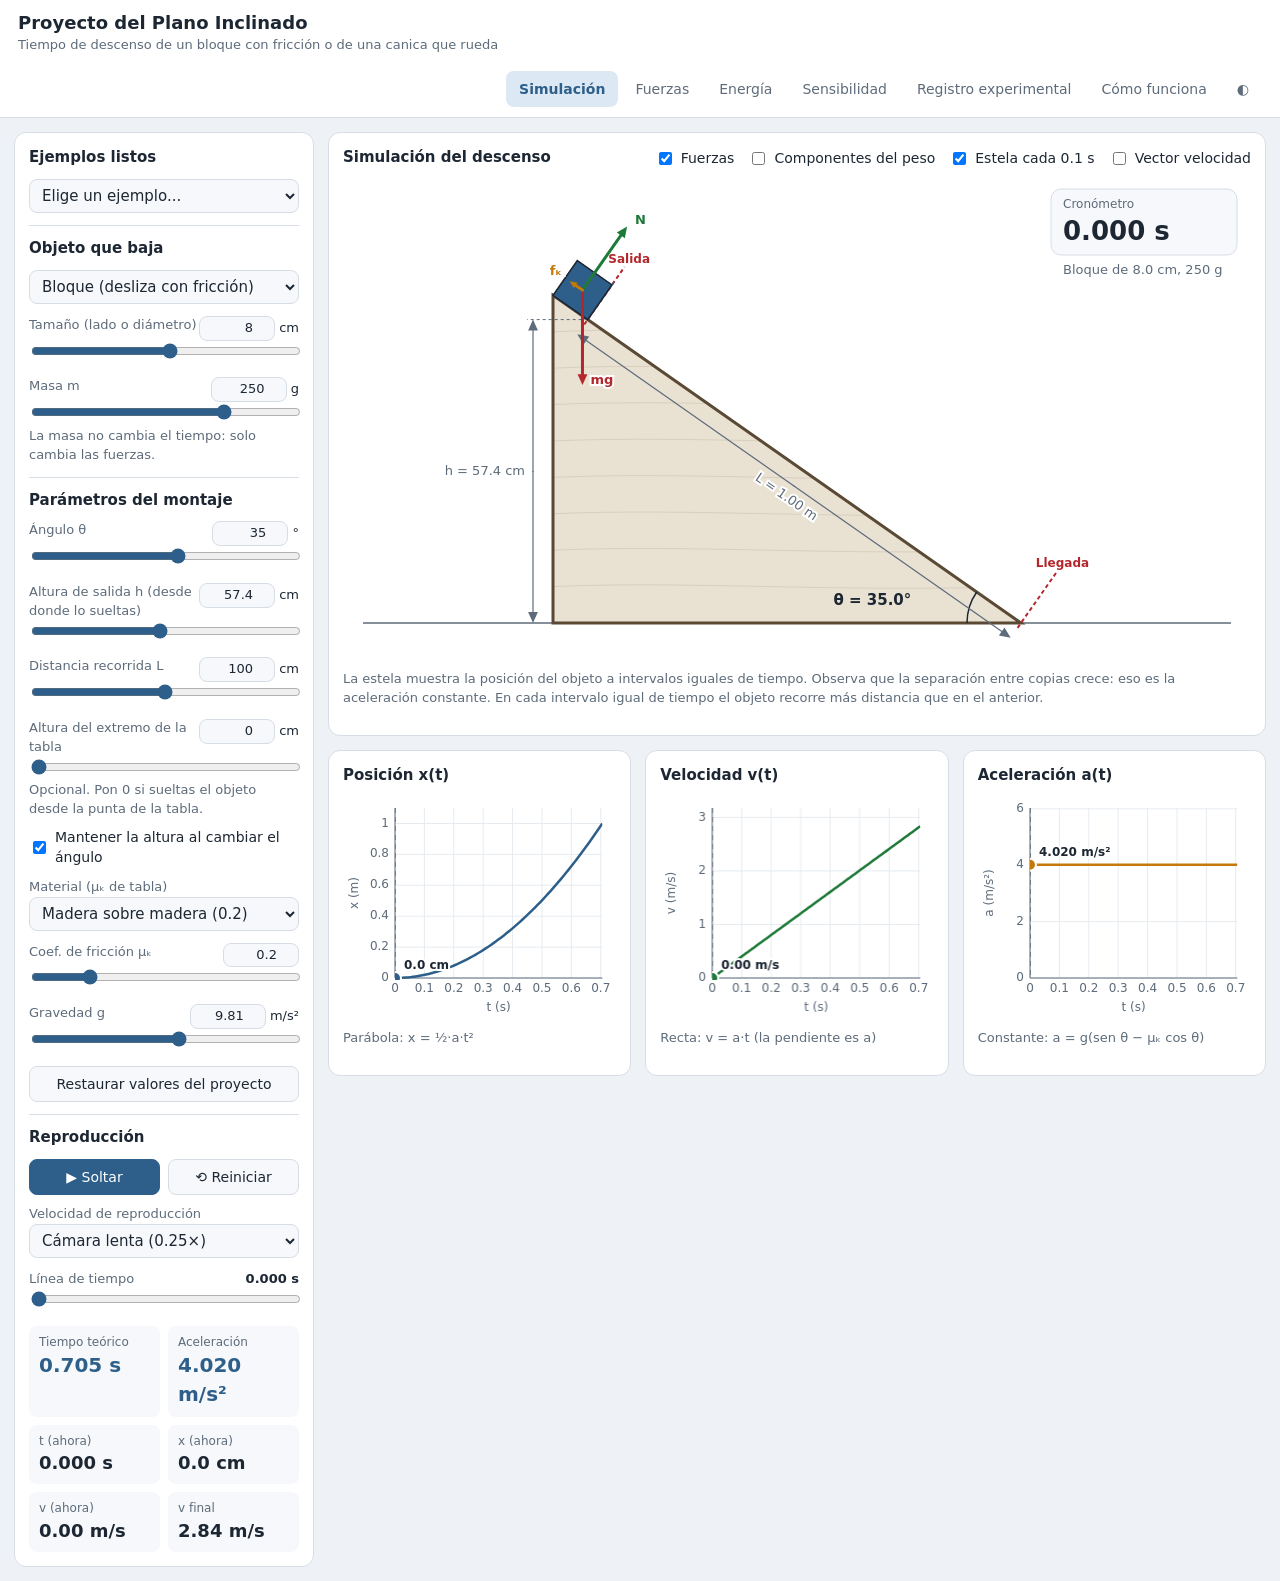
==== commit 8069d18d: "Correct the video test model: plank top at 35 cm, 55 cm traveled The block was released partway down" ====
--- a/plano-inclinado-app/index.html
+++ b/plano-inclinado-app/index.html
@@ -203,12 +203,17 @@
       <input type="range" id="theta" min="5" max="60" step="0.5">
     </div>
     <div class="ctrl">
-      <label>Altura de salida h <span class="numw"><input class="num" id="nh" type="number" step="0.5" min="1" max="150"> cm</span></label>
+      <label>Altura de salida h (desde donde lo sueltas) <span class="numw"><input class="num" id="nh" type="number" step="0.5" min="1" max="150"> cm</span></label>
       <input type="range" id="h" min="1" max="120" step="0.5">
     </div>
     <div class="ctrl">
-      <label>Distancia sobre el plano L <span class="numw"><input class="num" id="nL" type="number" step="0.5" min="2" max="300"> cm</span></label>
+      <label>Distancia recorrida L <span class="numw"><input class="num" id="nL" type="number" step="0.5" min="2" max="300"> cm</span></label>
       <input type="range" id="L" min="2" max="200" step="0.5">
+    </div>
+    <div class="ctrl">
+      <label>Altura del extremo de la tabla <span class="numw"><input class="num" id="nHt" type="number" step="0.5" min="0" max="200"> cm</span></label>
+      <input type="range" id="Ht" min="0" max="150" step="0.5">
+      <div class="note">Opcional. Pon 0 si sueltas el objeto desde la punta de la tabla.</div>
     </div>
     <div class="chk" style="margin:-4px 0 10px">
       <label><input type="checkbox" id="fixH" checked> Mantener la altura al cambiar el ángulo</label>
@@ -441,7 +446,7 @@
 "use strict";
 
 /* ---------- Datos del proyecto ---------- */
-const PROYECTO = { theta: 35, mu: 0.20, L: 1.00, m: 0.25, g: 9.81, obj: "bloque", size: 0.08 };
+const PROYECTO = { theta: 35, mu: 0.20, L: 1.00, m: 0.25, g: 9.81, obj: "bloque", size: 0.08, Ht: 0 };
 const MATERIALES = [
   ["Madera sobre madera", 0.20],
   ["Vidrio sobre vidrio", 0.40],
@@ -450,15 +455,18 @@
   ["Teflón sobre teflón", 0.04],
   ["Hule sobre concreto seco", 0.80]
 ];
-// μₖ de vidrio sobre madera obtenido de la prueba en vídeo: 30°, h = 50 cm, t ≈ 2 s
-const MU_PRUEBA = +((9.81 * Math.sin(Math.PI / 6) - 2 * 1.0 / 4) / (9.81 * Math.cos(Math.PI / 6))).toFixed(3);
+// μₖ de vidrio sobre madera obtenido de la prueba en vídeo: tabla a 30° con su extremo a 35 cm,
+// el bloque recorrió unos 55 cm (entre 50 y 60) en t ≈ 2 s  ⟹  a = 2L/t² y μₖ = (g sen θ − a)/(g cos θ)
+const PRUEBA = { theta: 30, L: 0.55, Ht: 0.35, t: 2.0 };
+const MU_PRUEBA = +((9.81 * Math.sin(rad0(PRUEBA.theta)) - 2 * PRUEBA.L / PRUEBA.t ** 2) / (9.81 * Math.cos(rad0(PRUEBA.theta)))).toFixed(3);
+function rad0(d) { return d * Math.PI / 180; }
 MATERIALES.push(["Vidrio sobre madera (tu prueba en vídeo)", MU_PRUEBA]);
 const PRESETS = [
   ["Proyecto original: bloque de madera, 35°, L = 1.00 m", PROYECTO],
-  ["Mi prueba: bloque de vidrio 2×2 cm, 30°, altura 50 cm (t ≈ 2 s)",
-    { theta: 30, L: 1.00, mu: MU_PRUEBA, m: 0.010, obj: "bloque", size: 0.02 }],
-  ["Canica de vidrio (5 g, 1.6 cm), 30°, altura 50 cm",
-    { theta: 30, L: 1.00, m: 0.005, obj: "canica", size: 0.016 }],
+  ["Mi prueba: bloque de vidrio 2×2 cm, 30°, tabla a 35 cm, recorrido 55 cm (t ≈ 2 s)",
+    { theta: PRUEBA.theta, L: PRUEBA.L, Ht: PRUEBA.Ht, mu: MU_PRUEBA, m: 0.010, obj: "bloque", size: 0.02 }],
+  ["Canica de vidrio (5 g, 1.6 cm) en la misma tabla: 30°, recorrido 55 cm",
+    { theta: PRUEBA.theta, L: PRUEBA.L, Ht: PRUEBA.Ht, m: 0.005, obj: "canica", size: 0.016 }],
   ["Bloquecito de madera (3 cm, 15 g), 30°, altura 25 cm",
     { theta: 30, L: 0.50, mu: 0.20, m: 0.015, obj: "bloque", size: 0.03 }],
   ["Canica en rampa corta: 20°, L = 30 cm",
@@ -633,17 +641,21 @@
   const st = stateAt(sim.t);
   // tamaño visual del objeto: el real, pero entre 16 y 56 px para que siempre se vea
   const fit = (L, b) => Math.min((w - 300) / (L * Math.cos(th)), (h - 110) / (L * Math.sin(th) + b));
-  const sc0 = fit(S.L + S.size, S.size);
+  // largo de la tabla: lo recorrido o, si se indicó, hasta la altura de su extremo
+  const Lp = b => Math.max(S.L + b, S.Ht / Math.sin(th));
+  const sc0 = fit(Lp(S.size), S.size);
   let blk = Math.min(Math.max(S.size * sc0, 16), 56) / sc0;
-  let Ltot = S.L + blk;
+  let Ltot = Lp(blk);
   const sc = fit(Ltot, blk);
+  const off = Ltot - S.L - blk;                     // tramo de tabla por encima del punto de salida
   const run = Ltot * Math.cos(th) * sc, rise = Ltot * Math.sin(th) * sc;
   const x0 = (w - run) / 2 - 10, yb = h - 34;         // esquina inferior izquierda
   const top = { x: x0, y: yb - rise };              // punto alto (izquierda)
   const bot = { x: x0 + run, y: yb };               // punto bajo (derecha)
   const ux = Math.cos(th), uy = Math.sin(th);       // dirección pendiente abajo (pantalla)
   const nx = Math.sin(th), ny = -Math.cos(th);      // normal hacia fuera
-  const P = d => ({ x: top.x + d * sc * ux, y: top.y + d * sc * uy });
+  const P0 = d => ({ x: top.x + d * sc * ux, y: top.y + d * sc * uy });
+  const P = d => P0(d + off);                       // d medido desde el punto de salida
   const bp = blk * sc;
 
   // suelo
@@ -666,11 +678,21 @@
   label(ctx, "θ = " + S.theta.toFixed(1) + "°", bot.x - 62 - 50 * Math.cos(th / 2), bot.y - 16 - 20 * Math.sin(th / 2), css("--ink"), { size: 15, bold: true, align: "right" });
   // altura de salida (desde la base del objeto en la salida hasta el suelo)
   const ps = P(blk);
-  ctx.strokeStyle = css("--muted"); ctx.setLineDash([3, 3]); ctx.lineWidth = 1;
-  ctx.beginPath(); ctx.moveTo(ps.x, ps.y); ctx.lineTo(x0 - 26, ps.y); ctx.stroke(); ctx.setLineDash([]);
-  arrow(ctx, x0 - 20, (ps.y + yb) / 2, x0 - 20, ps.y, css("--muted"), 1.2);
-  arrow(ctx, x0 - 20, (ps.y + yb) / 2, x0 - 20, yb, css("--muted"), 1.2);
-  label(ctx, "h = " + fLen(H()), x0 - 28, (ps.y + yb) / 2, css("--muted"), { size: 13, align: "right", halo: true });
+  if (off * sc > 6) {
+    // la tabla sigue por encima del punto de salida: se acotan las dos alturas
+    ctx.strokeStyle = css("--accent"); ctx.setLineDash([4, 3]); ctx.lineWidth = 1.5;
+    ctx.beginPath(); ctx.moveTo(ps.x, ps.y); ctx.lineTo(ps.x, yb); ctx.stroke(); ctx.setLineDash([]);
+    label(ctx, "h salida = " + fLen(H()), ps.x + 8, (ps.y + yb) / 2, css("--accent"), { size: 13, bold: true, halo: true });
+    arrow(ctx, x0 - 20, (top.y + yb) / 2, x0 - 20, top.y, css("--muted"), 1.2);
+    arrow(ctx, x0 - 20, (top.y + yb) / 2, x0 - 20, yb, css("--muted"), 1.2);
+    label(ctx, "tabla " + fLen(Ltot * Math.sin(th)), x0 - 28, (top.y + yb) / 2, css("--muted"), { size: 13, align: "right", halo: true });
+  } else {
+    ctx.strokeStyle = css("--muted"); ctx.setLineDash([3, 3]); ctx.lineWidth = 1;
+    ctx.beginPath(); ctx.moveTo(ps.x, ps.y); ctx.lineTo(x0 - 26, ps.y); ctx.stroke(); ctx.setLineDash([]);
+    arrow(ctx, x0 - 20, (ps.y + yb) / 2, x0 - 20, ps.y, css("--muted"), 1.2);
+    arrow(ctx, x0 - 20, (ps.y + yb) / 2, x0 - 20, yb, css("--muted"), 1.2);
+    label(ctx, "h = " + fLen(H()), x0 - 28, (ps.y + yb) / 2, css("--muted"), { size: 13, align: "right", halo: true });
+  }
   // marcas de salida y llegada
   const mark = (d, txt) => {
     const p = P(d);
@@ -680,9 +702,9 @@
     label(ctx, txt, p.x + nx * (bp + 30), p.y + ny * (bp + 30), css("--bad"), { size: 12, bold: true, align: "center", halo: true });
   };
   mark(blk, "Salida");
-  mark(Ltot, "Llegada");
+  mark(S.L + blk, "Llegada");
   // cota L
-  const pb = P(Ltot);
+  const pb = P(S.L + blk);
   const ca = { x: ps.x - nx * 18, y: ps.y - ny * 18 }, cb = { x: pb.x - nx * 18, y: pb.y - ny * 18 };
   arrow(ctx, (ca.x + cb.x) / 2, (ca.y + cb.y) / 2, ca.x, ca.y, css("--muted"), 1.2);
   arrow(ctx, (ca.x + cb.x) / 2, (ca.y + cb.y) / 2, cb.x, cb.y, css("--muted"), 1.2);
@@ -769,7 +791,9 @@
     label(ctx, "¡Llegó!  t = " + T.toFixed(3) + " s,  v = " + st.v.toFixed(2) + " m/s", 20, 24, css("--ok"), { size: 15, bold: true });
   }
   const msg = $("simMsg");
-  if (a <= 0) {
+  if (S.Ht > 0 && S.Ht < H() - 1e-6) {
+    msg.innerHTML = `<div class="alert bad">La altura de la tabla (${fLen(S.Ht)}) es menor que la altura de salida (${fLen(H())}). Con θ = ${S.theta}°, recorrer ${fLen(S.L)} necesita una tabla de al menos ${fLen(H())} de alto. Revisa el ángulo, la distancia o la altura.</div>`;
+  } else if (a <= 0) {
     msg.innerHTML = `<div class="alert bad">El bloque <b>no desliza</b>: tan ${S.theta.toFixed(1)}° = ${Math.tan(th).toFixed(3)} ≤ μₖ = ${S.mu.toFixed(2)}. Aumenta el ángulo por encima de ${(Math.atan(S.mu) * 180 / Math.PI).toFixed(1)}° o usa un material con menos fricción.</div>`;
   } else if (o.rueda) {
     msg.innerHTML = `<div class="alert ok">La ${o.nombre} <b>rueda sin deslizar</b> (${o.txt}): a = g·sen θ / (1 + ${+o.k.toFixed(3)}). El tiempo no depende de la masa, del tamaño ni del μₖ.
@@ -780,6 +804,7 @@
       Aquí el tiempo es muy sensible: si μₖ sube solo 0.03, el tiempo pasa de ${fmt(T, 2)} s a ${Number.isFinite(t2) ? t2.toFixed(2) + " s" : "no bajar"}.
       Con 5° más (${S.theta + 5}°) tardaría ${fmt(t3, 2)} s y tus mediciones serían más estables.</div>`;
   } else msg.innerHTML = "";
+  if (tablaTxt()) msg.innerHTML += `<p class="note" style="margin:6px 0 0">${tablaTxt().trim()}</p>`;
 }
 
 function drawKinematics() {
@@ -1093,12 +1118,20 @@
 }
 
 /* ---------- Teoría ---------- */
+// Explica la geometría cuando la tabla es más larga que lo recorrido
+function tablaTxt() {
+  if (!(S.Ht > 0)) return "";
+  const th = rad(S.theta), Lt = S.Ht / Math.sin(th), sobra = Lt - S.L;
+  return sobra > 0.001
+    ? ` La tabla llega a ${fLen(S.Ht)} de altura, así que mide ${fLen(S.Ht)} / sen ${S.theta}° = ${fLen(Lt)}. El objeto se soltó a ${fLen(sobra)} de la punta y recorrió solo ${fLen(S.L)}: la altura que cuenta es la de salida, ${fLen(H())}, no la de la tabla.`
+    : "";
+}
 function drawTeoria() {
   const th = rad(S.theta), a = accel(), T = tDesc();
   const o = OB();
   const pasos = [
     ["Se mide el montaje", `Ángulo θ = ${S.theta}° (transportador o app) y altura de salida h = ${fLen(H())}. La distancia sobre el plano es
-      L = h / sen θ = ${fLen(H())} / ${Math.sin(th).toFixed(4)} = ${fLen(S.L)}. El objeto (${o.rueda ? o.nombre : "bloque"} de ${fLen(S.size)}, ${fMass(S.m)}) parte del reposo (v₀ = 0).`],
+      L = h / sen θ = ${fLen(H())} / ${Math.sin(th).toFixed(4)} = ${fLen(S.L)}. El objeto (${o.rueda ? o.nombre : "bloque"} de ${fLen(S.size)}, ${fMass(S.m)}) parte del reposo (v₀ = 0).${tablaTxt()}`],
     ["Se dibujan las fuerzas", o.rueda
       ? `Peso mg, normal N y una fricción <b>estática</b> fₛ en el punto de contacto. Esa fricción no frena por arrastre: es la que hace girar la ${o.nombre}.`
       : `Peso mg (hacia abajo), normal N (perpendicular al plano) y fricción cinética fₖ (contra el movimiento). Se usan ejes x paralelo al plano e y perpendicular.`],
@@ -1154,13 +1187,13 @@
     <h1>Proyecto del Plano Inclinado</h1>
     <div>Determinación teórica y experimental del tiempo de descenso${o.rueda ? " de una " + o.nombre + " que rueda" : " de un bloque con fricción cinética"}. Reporte generado el ${new Date().toLocaleDateString("es-GT")}.</div>
     <h2>1. Parámetros</h2>
-    <table><tr><th>Objeto</th><th>Tamaño</th><th>m</th><th>θ</th><th>h</th><th>L</th>${o.rueda ? "" : "<th>μₖ</th>"}<th>g</th><th>v₀</th></tr>
-      <tr><td>${o.rueda ? o.nombre + " (" + o.txt + ")" : "bloque"}</td><td>${fLen(S.size)}</td><td>${fMass(S.m)}</td><td>${S.theta}°</td><td>${fLen(H())}</td><td>${fLen(S.L)}</td>${o.rueda ? "" : `<td>${S.mu.toFixed(3)}</td>`}<td>${S.g.toFixed(2)} m/s²</td><td>0 m/s</td></tr></table>
+    <table><tr><th>Objeto</th><th>Tamaño</th><th>m</th><th>θ</th><th>h salida</th><th>L recorrida</th>${o.rueda ? "" : "<th>μₖ</th>"}<th>g</th><th>v₀</th></tr>
+      <tr><td>${o.rueda ? o.nombre + " (" + o.txt + ")" : "bloque"}</td><td>${fLen(S.size)}</td><td>${fMass(S.m)}</td><td>${S.theta}°</td><td>${fLen(H())}${S.Ht > 0 ? " (tabla " + fLen(S.Ht) + ")" : ""}</td><td>${fLen(S.L)}</td>${o.rueda ? "" : `<td>${S.mu.toFixed(3)}</td>`}<td>${S.g.toFixed(2)} m/s²</td><td>0 m/s</td></tr></table>
     <h2>2. Análisis de fuerzas y cálculo teórico</h2>
     <p>${o.rueda
       ? `N = mg cos θ;  mg sen θ − fₛ = ma;  fₛ r = I α  ⟹  a = g sen θ / (1 + k) = ${S.g.toFixed(2)} × ${Math.sin(th).toFixed(4)} / ${(1 + o.k).toFixed(3)} = <b>${fmt(a, 3)} m/s²</b>`
       : `N = mg cos θ;  ma = mg sen θ − μₖ mg cos θ  ⟹  a = g(sen θ − μₖ cos θ) = ${S.g.toFixed(2)}(${Math.sin(th).toFixed(4)} − ${(S.mu * Math.cos(th)).toFixed(4)}) = <b>${fmt(a, 3)} m/s²</b>`}</p>
-    <p>L = h / sen θ = ${fLen(H())} / ${Math.sin(th).toFixed(4)} = ${fLen(S.L)};  t = √(2L/a) = √(2 × ${S.L.toFixed(3)} / ${fmt(a, 3)}) = <b>${fmt(T, 3)} s</b>;  v = a·t = <b>${fmt(a * T, 2)} m/s</b></p>
+    <p>Recorrido L = ${fLen(S.L)} (altura de salida h = L·sen θ = ${fLen(H())});  t = √(2L/a) = √(2 × ${S.L.toFixed(3)} / ${fmt(a, 3)}) = <b>${fmt(T, 3)} s</b>;  v = a·t = <b>${fmt(a * T, 2)} m/s</b></p>
     <img src="${imgs.cvDCL}">
     <img src="${imgs.cvSim}">
     <div style="display:flex;gap:8px"><img style="width:50%" src="${imgs.cvX}"><img style="width:50%" src="${imgs.cvV}"></div>
@@ -1194,9 +1227,10 @@
   mu:    [() => S.mu, v => { S.mu = Math.max(0, v); }],
   size:  [() => S.size * 100, v => { S.size = Math.max(0.002, v / 100); }],
   m:     [() => S.m * 1000, v => { S.m = Math.max(0.0005, v / 1000); }],
-  g:     [() => S.g, v => { S.g = v; }]
+  g:     [() => S.g, v => { S.g = v; }],
+  Ht:    [() => S.Ht * 100, v => { S.Ht = Math.max(0, v / 100); }]
 };
-const DEC = { theta: 1, h: 1, L: 1, mu: 3, size: 1, m: 1, g: 2 };
+const DEC = { theta: 1, h: 1, L: 1, mu: 3, size: 1, m: 1, g: 2, Ht: 1 };
 function clampL(L) { return Math.min(3, Math.max(0.02, L)); }
 function setTheta(v) {
   const h0 = H();
@@ -1265,14 +1299,14 @@
     `<option value="x">Valor personalizado</option>`;
   Object.keys(UI).forEach(id => {
     // m y g no cambian el tiempo: no reinician la animación
-    const apply = () => { if (id === "m" || id === "g" || id === "size") { syncInputs(); guardarParams(); render(); } else paramChanged(); };
+    const apply = () => { if (id === "m" || id === "g" || id === "size" || id === "Ht") { syncInputs(); guardarParams(); render(); } else paramChanged(); };
     $(id).addEventListener("input", e => {
       const v = Number(e.target.value);
       UI[id][1](id === "m" ? Math.pow(10, v) : v); apply();
     });
     $("n" + id).addEventListener("input", e => {
       const v = Number(e.target.value);
-      if (e.target.value === "" || !Number.isFinite(v) || v <= 0 && id !== "mu") return;
+      if (e.target.value === "" || !Number.isFinite(v) || v < 0 || v === 0 && id !== "mu" && id !== "Ht") return;
       UI[id][1](v); apply();
     });
     $("n" + id).addEventListener("change", () => syncInputs());
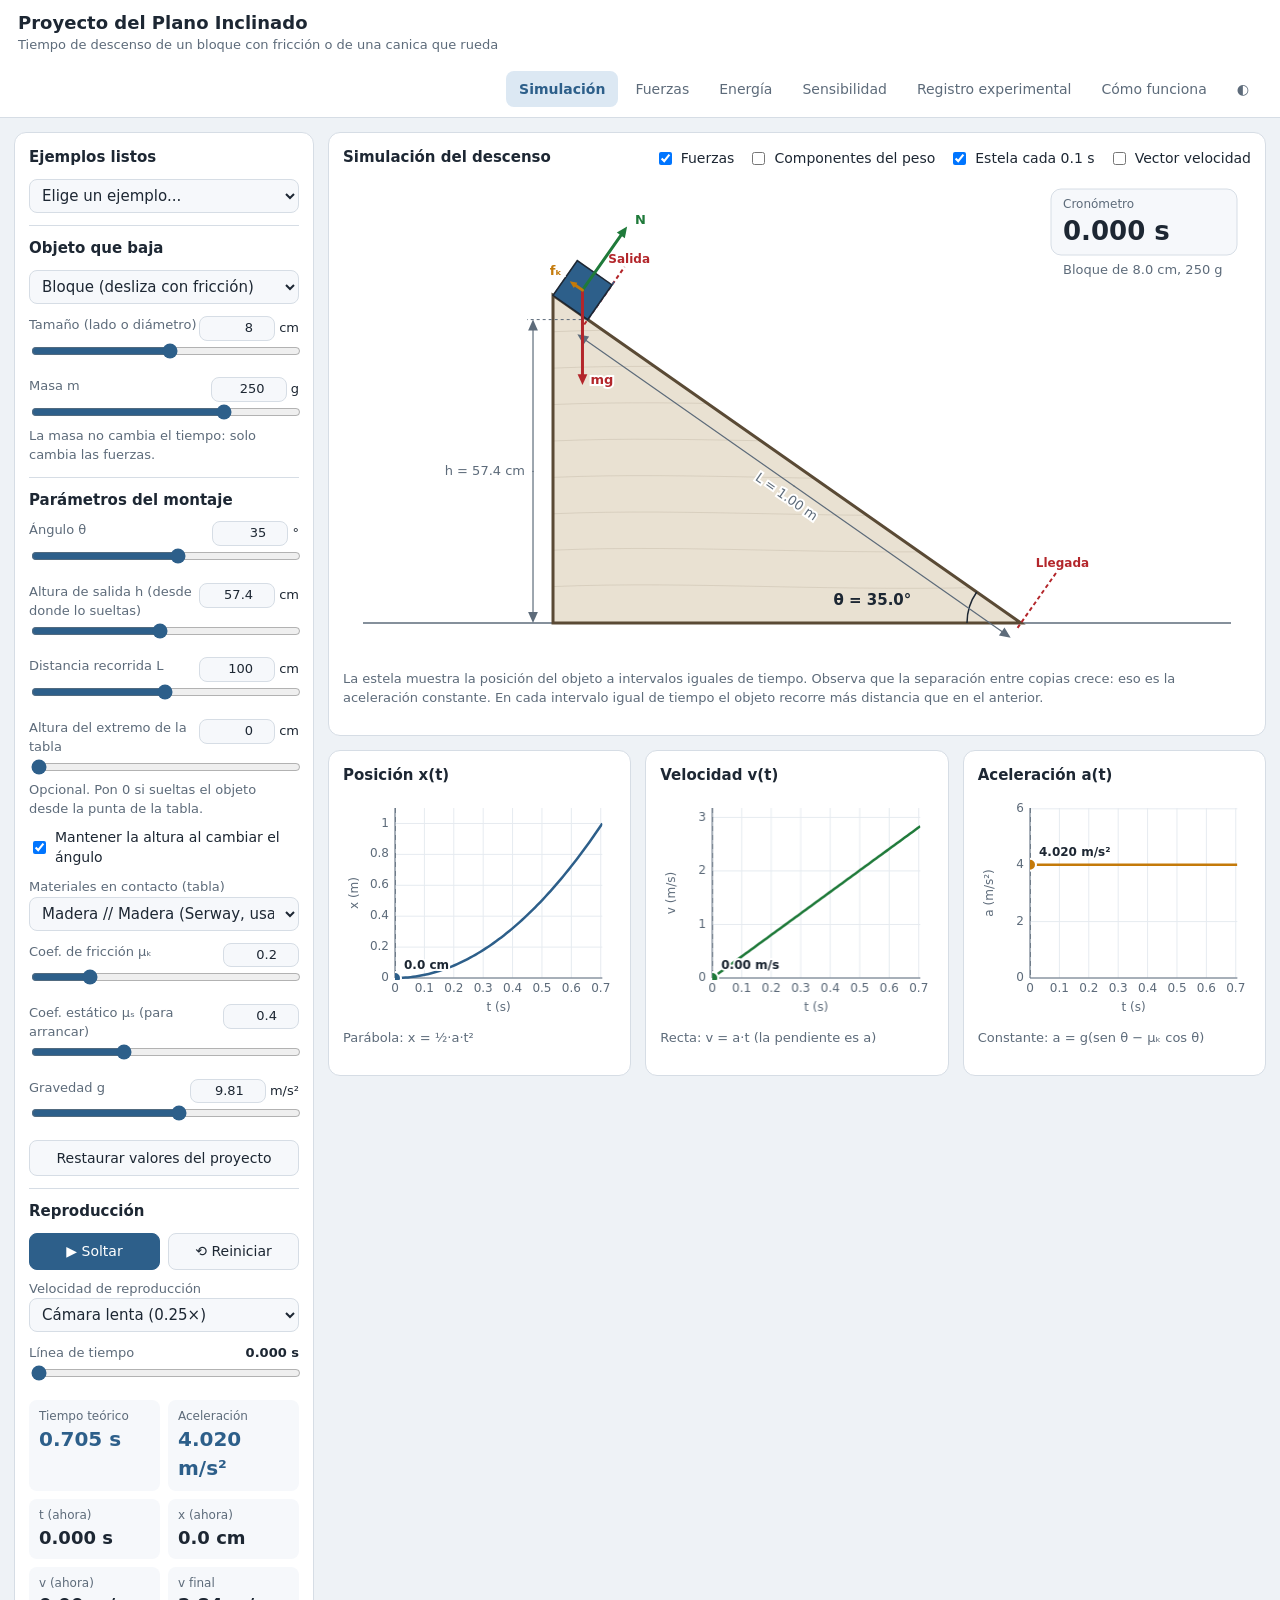
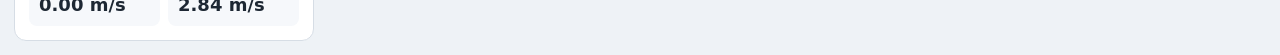
==== commit 9ffda2e9: "Use the friction coefficient table with static and kinetic values Replace the materials list with th" ====
--- a/plano-inclinado-app/index.html
+++ b/plano-inclinado-app/index.html
@@ -220,12 +220,16 @@
     </div>
     <div id="frictionCtrls">
       <div class="ctrl">
-        <label>Material (μₖ de tabla)</label>
+        <label>Materiales en contacto (tabla)</label>
         <select id="material"></select>
       </div>
       <div class="ctrl">
         <label>Coef. de fricción μₖ <span class="numw"><input class="num" id="nmu" type="number" step="0.01" min="0" max="1.5"></span></label>
         <input type="range" id="mu" min="0" max="1" step="0.01">
+      </div>
+      <div class="ctrl">
+        <label>Coef. estático μₛ (para arrancar) <span class="numw"><input class="num" id="nmus" type="number" step="0.01" min="0" max="1.5"></span></label>
+        <input type="range" id="mus" min="0" max="1.2" step="0.01">
       </div>
     </div>
     <div class="ctrl">
@@ -431,7 +435,8 @@
             <li><b>Distancias cortas:</b> el tiempo crece con √L. Con 25 cm tarda la mitad que con 1 m. Mientras más corto, más importa tu tiempo de reacción: mejor medir con vídeo.</li>
             <li><b>Fricción estática:</b> para arrancar hay que vencer μₛ (mayor que μₖ). Si el bloque no arranca, dale un toque mínimo o aumenta el ángulo.</li>
           </ul>
-          <h3>Coeficientes de fricción cinética (Serway y Jewett, Tabla 5.1)</h3>
+          <h3>Coeficientes de rozamiento de algunas sustancias (tabla consultada)</h3>
+          <p class="note" style="margin-top:0">La fila remarcada es la que está usando la simulación. Recuerda citar la página de donde sacaste la tabla.</p>
           <table id="tblMat"></table>
         </div>
       </div>
@@ -446,31 +451,47 @@
 "use strict";
 
 /* ---------- Datos del proyecto ---------- */
-const PROYECTO = { theta: 35, mu: 0.20, L: 1.00, m: 0.25, g: 9.81, obj: "bloque", size: 0.08, Ht: 0 };
+const PROYECTO = { theta: 35, mu: 0.20, mus: 0.40, L: 1.00, m: 0.25, g: 9.81, obj: "bloque", size: 0.08, Ht: 0, matName: "Madera // Madera (Serway, usado en tu documento)" };
+// Tabla "Coeficientes de rozamiento de algunas sustancias": [materiales, μₖ cinético, μₛ estático]
 const MATERIALES = [
-  ["Madera sobre madera", 0.20],
-  ["Vidrio sobre vidrio", 0.40],
-  ["Acero sobre acero", 0.57],
-  ["Aluminio sobre acero", 0.47],
-  ["Teflón sobre teflón", 0.04],
-  ["Hule sobre concreto seco", 0.80]
+  ["Hielo // Hielo", 0.03, 0.1],
+  ["Vidrio // Vidrio", 0.4, 0.9],
+  ["Vidrio // Madera", 0.2, 0.25],
+  ["Madera // Cuero", 0.3, 0.4],
+  ["Madera // Piedra", 0.3, 0.7],
+  ["Madera // Madera", 0.3, 0.4],
+  ["Acero // Acero", 0.57, 0.74],
+  ["Acero // Hielo", 0.02, 0.03],
+  ["Acero // Latón", 0.4, 0.5],
+  ["Acero // Teflón", 0.04, 0.04],
+  ["Teflón // Teflón", 0.04, 0.04],
+  ["Caucho // Cemento (seco)", 0.8, 1.0],
+  ["Caucho // Cemento (húmedo)", 0.25, 0.3],
+  ["Cobre // Hierro (fundido)", 0.3, 1.1],
+  ["Esquí (encerado) // Nieve (0 °C)", 0.05, 0.1],
+  ["Articulaciones humanas", 0.003, 0.01]
 ];
+const N_TABLA = MATERIALES.length;
 // μₖ de vidrio sobre madera obtenido de la prueba en vídeo: tabla a 30° con su extremo a 35 cm,
 // el bloque recorrió unos 55 cm (entre 50 y 60) en t ≈ 2 s  ⟹  a = 2L/t² y μₖ = (g sen θ − a)/(g cos θ)
 const PRUEBA = { theta: 30, L: 0.55, Ht: 0.35, t: 2.0 };
 const MU_PRUEBA = +((9.81 * Math.sin(rad0(PRUEBA.theta)) - 2 * PRUEBA.L / PRUEBA.t ** 2) / (9.81 * Math.cos(rad0(PRUEBA.theta)))).toFixed(3);
 function rad0(d) { return d * Math.PI / 180; }
-MATERIALES.push(["Vidrio sobre madera (tu prueba en vídeo)", MU_PRUEBA]);
+MATERIALES.push(["Vidrio // Madera calculado con tu tiempo de 2 s", MU_PRUEBA, 0.6], ["Madera // Madera (Serway, usado en tu documento)", 0.20, 0.40]);
 const PRESETS = [
-  ["Proyecto original: bloque de madera, 35°, L = 1.00 m", PROYECTO],
-  ["Mi prueba: bloque de vidrio 2×2 cm, 30°, tabla a 35 cm, recorrido 55 cm (t ≈ 2 s)",
-    { theta: PRUEBA.theta, L: PRUEBA.L, Ht: PRUEBA.Ht, mu: MU_PRUEBA, m: 0.010, obj: "bloque", size: 0.02 }],
+  ["Proyecto del documento: madera, 35°, L = 1.00 m, μₖ = 0.20 (Serway)", PROYECTO],
+  ["Proyecto con la nueva tabla: Madera // Madera, μₖ = 0.30, μₛ = 0.40",
+    { mu: 0.30, mus: 0.40, matName: "Madera // Madera" }],
+  ["Mi prueba con la tabla: bloque de vidrio 2×2 cm sobre madera (μₖ = 0.20), 30°, recorrido 55 cm",
+    { theta: PRUEBA.theta, L: PRUEBA.L, Ht: PRUEBA.Ht, mu: 0.20, mus: 0.25, matName: "Vidrio // Madera", m: 0.010, obj: "bloque", size: 0.02 }],
+  ["Mi prueba con el μₖ que sale de tu tiempo de 2 s (μₖ = " + MU_PRUEBA + ")",
+    { theta: PRUEBA.theta, L: PRUEBA.L, Ht: PRUEBA.Ht, mu: MU_PRUEBA, mus: 0.6, matName: "Vidrio // Madera calculado con tu tiempo de 2 s", m: 0.010, obj: "bloque", size: 0.02 }],
   ["Canica de vidrio (5 g, 1.6 cm) en la misma tabla: 30°, recorrido 55 cm",
-    { theta: PRUEBA.theta, L: PRUEBA.L, Ht: PRUEBA.Ht, m: 0.005, obj: "canica", size: 0.016 }],
+    { theta: PRUEBA.theta, L: PRUEBA.L, Ht: PRUEBA.Ht, mu: 0.20, mus: 0.25, matName: "Vidrio // Madera", m: 0.005, obj: "canica", size: 0.016 }],
   ["Bloquecito de madera (3 cm, 15 g), 30°, altura 25 cm",
-    { theta: 30, L: 0.50, mu: 0.20, m: 0.015, obj: "bloque", size: 0.03 }],
+    { theta: 30, L: 0.50, mu: 0.30, mus: 0.40, matName: "Madera // Madera", m: 0.015, obj: "bloque", size: 0.03 }],
   ["Canica en rampa corta: 20°, L = 30 cm",
-    { theta: 20, L: 0.30, m: 0.005, obj: "canica", size: 0.016 }]
+    { theta: 20, L: 0.30, mu: 0.20, mus: 0.25, m: 0.005, obj: "canica", size: 0.016 }]
 ];
 // Objetos que ruedan sin deslizar: k = I / (m r²)
 const OBJETOS = {
@@ -797,13 +818,15 @@
     msg.innerHTML = `<div class="alert bad">El bloque <b>no desliza</b>: tan ${S.theta.toFixed(1)}° = ${Math.tan(th).toFixed(3)} ≤ μₖ = ${S.mu.toFixed(2)}. Aumenta el ángulo por encima de ${(Math.atan(S.mu) * 180 / Math.PI).toFixed(1)}° o usa un material con menos fricción.</div>`;
   } else if (o.rueda) {
     msg.innerHTML = `<div class="alert ok">La ${o.nombre} <b>rueda sin deslizar</b> (${o.txt}): a = g·sen θ / (1 + ${+o.k.toFixed(3)}). El tiempo no depende de la masa, del tamaño ni del μₖ.
-      Rueda sin resbalar mientras μₛ ≥ ${(o.k * Math.tan(th) / (1 + o.k)).toFixed(2)}.</div>`;
+      Rueda sin resbalar mientras μₛ ≥ ${(o.k * Math.tan(th) / (1 + o.k)).toFixed(2)} (ahora μₛ = ${S.mus.toFixed(2)}).</div>`;
   } else if (Math.tan(th) < S.mu * 1.25) {
     const t2 = tDesc(S.theta, S.mu + 0.03), t3 = tDesc(S.theta + 5);
     msg.innerHTML = `<div class="alert warn"><b>Cerca del límite:</b> tan ${S.theta}° = ${Math.tan(th).toFixed(3)} apenas supera μₖ = ${S.mu.toFixed(3)}, así que la fricción casi equilibra al peso.
       Aquí el tiempo es muy sensible: si μₖ sube solo 0.03, el tiempo pasa de ${fmt(T, 2)} s a ${Number.isFinite(t2) ? t2.toFixed(2) + " s" : "no bajar"}.
       Con 5° más (${S.theta + 5}°) tardaría ${fmt(t3, 2)} s y tus mediciones serían más estables.</div>`;
   } else msg.innerHTML = "";
+  if (!o.rueda && a > 0 && Math.tan(th) <= S.mus)
+    msg.innerHTML += `<div class="alert warn" style="margin-top:6px">Con μₛ = ${S.mus.toFixed(2)} el bloque <b>no arranca solo</b> (tan ${S.theta}° = ${Math.tan(th).toFixed(3)}): hay que darle un toque. Una vez en movimiento sigue bajando con μₖ = ${S.mu.toFixed(2)}.</div>`;
   if (tablaTxt()) msg.innerHTML += `<p class="note" style="margin:6px 0 0">${tablaTxt().trim()}</p>`;
 }
 
@@ -891,13 +914,19 @@
   const tan = Math.tan(th), maxv = Math.max(1.2, tan * 1.1, lim * 1.1);
   const L0 = 20, W0 = c2.w - 40, Xv = v => L0 + v / maxv * W0;
   if (!o.rueda) {
+    const ms = Math.max(S.mus, S.mu);
     ct.fillStyle = css("--bad-soft"); ct.fillRect(L0, 34, Xv(S.mu) - L0, 30);
-    ct.fillStyle = css("--ok-soft"); ct.fillRect(Xv(S.mu), 34, L0 + W0 - Xv(S.mu), 30);
-    label(ct, "no desliza", (L0 + Xv(S.mu)) / 2, 49, css("--bad"), { size: 12, align: "center" });
-    label(ct, "desliza", (Xv(S.mu) + L0 + W0) / 2, 49, css("--ok"), { size: 12, align: "center" });
+    ct.fillStyle = css("--warn-soft"); ct.fillRect(Xv(S.mu), 34, Xv(ms) - Xv(S.mu), 30);
+    ct.fillStyle = css("--ok-soft"); ct.fillRect(Xv(ms), 34, L0 + W0 - Xv(ms), 30);
+    label(ct, "no baja", (L0 + Xv(S.mu)) / 2, 49, css("--bad"), { size: 12, align: "center" });
+    if (Xv(ms) - Xv(S.mu) > 60) label(ct, "con un toque", (Xv(S.mu) + Xv(ms)) / 2, 49, css("--ink"), { size: 12, align: "center" });
+    label(ct, "arranca solo", (Xv(ms) + L0 + W0) / 2, 49, css("--ok"), { size: 12, align: "center" });
     ct.strokeStyle = css("--friction"); ct.lineWidth = 3;
     ct.beginPath(); ct.moveTo(Xv(S.mu), 26); ct.lineTo(Xv(S.mu), 72); ct.stroke();
-    label(ct, "μₖ = " + S.mu.toFixed(2), Xv(S.mu), 16, css("--friction"), { bold: true, align: "center" });
+    ct.beginPath(); ct.moveTo(Xv(ms), 26); ct.lineTo(Xv(ms), 72); ct.stroke();
+    const close = Xv(ms) - Xv(S.mu) < 70;
+    label(ct, "μₖ = " + S.mu.toFixed(2), Xv(S.mu), 16, css("--friction"), { bold: true, align: close ? "right" : "center" });
+    label(ct, "μₛ = " + S.mus.toFixed(2), Xv(ms) + (close ? 4 : 0), 16, css("--friction"), { bold: true, align: close ? "left" : "center" });
     ct.fillStyle = css("--ink"); ct.beginPath(); ct.moveTo(Xv(tan), 66); ct.lineTo(Xv(tan) - 8, 82); ct.lineTo(Xv(tan) + 8, 82); ct.fill();
     label(ct, "tan θ = " + tan.toFixed(3), Xv(tan), 98, css("--ink"), { bold: true, align: "center" });
   } else {
@@ -907,9 +936,14 @@
   $("tanTitle").textContent = o.rueda ? "¿Rueda o resbala?" : "¿El bloque desliza?";
   const thc = Math.atan(S.mu) * 180 / Math.PI;
   $("tanMsg").innerHTML = o.rueda
-    ? `<div class="alert ok">La ${o.nombre} rueda: no se arrastra, así que la fricción no le quita energía. Solo necesita μₛ ≥ ${lim.toFixed(2)} para no resbalar (madera y vidrio cumplen de sobra).</div>`
+    ? `<div class="alert ${S.mus >= lim ? "ok" : "warn"}">La ${o.nombre} rueda: no se arrastra, así que la fricción no le quita energía. Necesita μₛ ≥ ${lim.toFixed(2)} para no resbalar;
+       con μₛ = ${S.mus.toFixed(2)} ${S.mus >= lim ? "rueda sin resbalar" : "resbalaría un poco mientras gira, y bajaría algo más rápido que lo calculado"}.</div>`
+    : tan > Math.max(S.mus, S.mu)
+    ? `<div class="alert ok">Arranca solo y desliza: tan θ = ${tan.toFixed(3)} es mayor que μₛ = ${S.mus.toFixed(2)} (para arrancar) y que μₖ = ${S.mu.toFixed(2)} (para seguir bajando).
+       Ángulo mínimo para arrancar solo: ${(Math.atan(S.mus) * 180 / Math.PI).toFixed(1)}°.</div>`
     : tan > S.mu
-    ? `<div class="alert ok">Sí desliza: tan θ = ${tan.toFixed(3)} &gt; μₖ = ${S.mu.toFixed(2)}. Ángulo mínimo para deslizar: ${thc.toFixed(1)}°.</div>`
+    ? `<div class="alert warn">No arranca solo: tan θ = ${tan.toFixed(3)} no supera μₛ = ${S.mus.toFixed(2)}. Pero si le das un toque, sigue bajando porque supera μₖ = ${S.mu.toFixed(2)}.
+       Para que arranque solo necesitas más de ${(Math.atan(S.mus) * 180 / Math.PI).toFixed(1)}°.</div>`
     : `<div class="alert bad">No desliza: tan θ = ${tan.toFixed(3)} ≤ μₖ = ${S.mu.toFixed(2)}. Necesitas más de ${thc.toFixed(1)}°.</div>`;
 
   $("eqF").innerHTML = `
@@ -1093,6 +1127,9 @@
         Si sale menor, puede deberse a que la tabla no es lisa, a la resistencia a la rodadura o a que la ${o.nombre} resbaló.${s.n < 5 ? " Recuerda hacer al menos 5 mediciones." : ""}</p>`
       : `<p class="note">Con tu promedio, la aceleración real fue a = 2L/t² = 2 × ${S.L.toFixed(3)} / ${s.prom.toFixed(3)}² = ${s.aexp.toFixed(3)} m/s², lo que equivale a un
         μₖ real de ${s.muexp.toFixed(3)}:  μₖ = (g sen θ − a) / (g cos θ). (Valor actual en la simulación: ${S.mu.toFixed(3)}.)${s.n < 5 ? " Recuerda hacer al menos 5 mediciones." : ""}</p>`;
+    if (!o.rueda && Math.abs(s.muexp - S.mu) > 0.1) msg += `<div class="alert warn" style="margin-top:6px">Tu tiempo indica μₖ ≈ ${s.muexp.toFixed(2)}, pero la simulación usa ${S.mu.toFixed(2)}.
+      Si la diferencia es real, puede deberse a: que la tabla no está pulida (madera sin lijar o con polvo), a contar el tiempo desde antes de soltar
+      o hasta después de llegar, a que el bloque no salió desde el reposo de forma limpia, o a que el ángulo real es distinto. Prueba medir sobre el vídeo, cuadro por cuadro.</div>`;
     if (s.prom < 1) msg += `<p class="note">Tiempos menores de 1 s: tu reacción (0.1 a 0.2 s) puede ser más del 10 % del tiempo. Mide sobre el vídeo en cámara lenta.</p>`;
   } else msg = `<p class="note">Aún no hay mediciones. Escribe tus tiempos o usa el cronómetro.</p>`;
   $("regMsg").innerHTML = msg;
@@ -1164,8 +1201,8 @@
   label(ctx, "θ = " + S.theta + "°", x0 + bw - 54, yb - 14, css("--ink"), { bold: true, align: "right" });
   label(ctx, "h = L·sen θ = " + fLen(H()), x0 - 8, yb - hh / 2, css("--muted"), { align: "right", size: 12 });
   label(ctx, "base = L·cos θ = " + fLen(S.L * Math.cos(th)), x0 + bw / 2, yb + 18, css("--muted"), { align: "center", size: 12 });
-  $("tblMat").innerHTML = "<tr><th>Materiales</th><th>μₖ (aprox.)</th></tr>" +
-    MATERIALES.slice(0, 6).map(([n, v]) => `<tr><td style="text-align:left">${n}</td><td>${v.toFixed(2)}</td></tr>`).join("");
+  $("tblMat").innerHTML = "<tr><th>Materiales en contacto</th><th>μₛ estática</th><th>μₖ cinética</th></tr>" +
+    MATERIALES.slice(0, N_TABLA).map(([n, k, e]) => `<tr${n === S.matName && Math.abs(k - S.mu) < 1e-9 && Math.abs(e - S.mus) < 1e-9 ? ' style="font-weight:700;outline:2px solid var(--accent)"' : ""}><td style="text-align:left">${n}</td><td>${e}</td><td>${k}</td></tr>`).join("");
 }
 
 /* ---------- Reporte PDF ---------- */
@@ -1187,8 +1224,8 @@
     <h1>Proyecto del Plano Inclinado</h1>
     <div>Determinación teórica y experimental del tiempo de descenso${o.rueda ? " de una " + o.nombre + " que rueda" : " de un bloque con fricción cinética"}. Reporte generado el ${new Date().toLocaleDateString("es-GT")}.</div>
     <h2>1. Parámetros</h2>
-    <table><tr><th>Objeto</th><th>Tamaño</th><th>m</th><th>θ</th><th>h salida</th><th>L recorrida</th>${o.rueda ? "" : "<th>μₖ</th>"}<th>g</th><th>v₀</th></tr>
-      <tr><td>${o.rueda ? o.nombre + " (" + o.txt + ")" : "bloque"}</td><td>${fLen(S.size)}</td><td>${fMass(S.m)}</td><td>${S.theta}°</td><td>${fLen(H())}${S.Ht > 0 ? " (tabla " + fLen(S.Ht) + ")" : ""}</td><td>${fLen(S.L)}</td>${o.rueda ? "" : `<td>${S.mu.toFixed(3)}</td>`}<td>${S.g.toFixed(2)} m/s²</td><td>0 m/s</td></tr></table>
+    <table><tr><th>Objeto</th><th>Tamaño</th><th>m</th><th>θ</th><th>h salida</th><th>L recorrida</th>${o.rueda ? "" : "<th>μₖ</th><th>μₛ</th>"}<th>g</th><th>v₀</th></tr>
+      <tr><td>${o.rueda ? o.nombre + " (" + o.txt + ")" : "bloque"}</td><td>${fLen(S.size)}</td><td>${fMass(S.m)}</td><td>${S.theta}°</td><td>${fLen(H())}${S.Ht > 0 ? " (tabla " + fLen(S.Ht) + ")" : ""}</td><td>${fLen(S.L)}</td>${o.rueda ? "" : `<td>${S.mu.toFixed(3)}</td><td>${S.mus.toFixed(2)}</td>`}<td>${S.g.toFixed(2)} m/s²</td><td>0 m/s</td></tr></table>
     <h2>2. Análisis de fuerzas y cálculo teórico</h2>
     <p>${o.rueda
       ? `N = mg cos θ;  mg sen θ − fₛ = ma;  fₛ r = I α  ⟹  a = g sen θ / (1 + k) = ${S.g.toFixed(2)} × ${Math.sin(th).toFixed(4)} / ${(1 + o.k).toFixed(3)} = <b>${fmt(a, 3)} m/s²</b>`
@@ -1225,12 +1262,13 @@
   h:     [() => H() * 100, v => { S.L = clampL(v / 100 / Math.sin(rad(S.theta))); }],
   L:     [() => S.L * 100, v => { S.L = clampL(v / 100); }],
   mu:    [() => S.mu, v => { S.mu = Math.max(0, v); }],
+  mus:   [() => S.mus, v => { S.mus = Math.max(0, v); }],
   size:  [() => S.size * 100, v => { S.size = Math.max(0.002, v / 100); }],
   m:     [() => S.m * 1000, v => { S.m = Math.max(0.0005, v / 1000); }],
   g:     [() => S.g, v => { S.g = v; }],
   Ht:    [() => S.Ht * 100, v => { S.Ht = Math.max(0, v / 100); }]
 };
-const DEC = { theta: 1, h: 1, L: 1, mu: 3, size: 1, m: 1, g: 2, Ht: 1 };
+const DEC = { theta: 1, h: 1, L: 1, mu: 3, mus: 3, size: 1, m: 1, g: 2, Ht: 1 };
 function clampL(L) { return Math.min(3, Math.max(0.02, L)); }
 function setTheta(v) {
   const h0 = H();
@@ -1244,7 +1282,9 @@
     const n = $("n" + id);
     if (document.activeElement !== n) n.value = +v.toFixed(DEC[id]);
   });
-  const mat = MATERIALES.findIndex(m => Math.abs(m[1] - S.mu) < 1e-9);
+  const igual = m => Math.abs(m[1] - S.mu) < 1e-9 && Math.abs(m[2] - S.mus) < 1e-9;
+  let mat = MATERIALES.findIndex(m => m[0] === S.matName && igual(m));
+  if (mat < 0) mat = MATERIALES.findIndex(igual);
   $("material").value = mat >= 0 ? mat : "x";
   $("obj").value = S.obj;
   $("frictionCtrls").style.opacity = OB().rueda ? 0.55 : 1;
@@ -1256,7 +1296,7 @@
   try {
     const v = JSON.parse(localStorage.getItem("plano-inclinado-params"));
     if (v && typeof v === "object") Object.keys(PROYECTO).forEach(k => {
-      if (k === "obj" ? OBJETOS[v[k]] : Number.isFinite(v[k])) S[k] = v[k];
+      if (k === "obj" ? OBJETOS[v[k]] : k === "matName" ? typeof v[k] === "string" : Number.isFinite(v[k])) S[k] = v[k];
     });
   } catch (e) {}
 }
@@ -1295,18 +1335,18 @@
 }
 
 function init() {
-  $("material").innerHTML = MATERIALES.map((m, i) => `<option value="${i}">${m[0]} (${+m[1].toFixed(3)})</option>`).join("") +
+  $("material").innerHTML = MATERIALES.map((m, i) => `<option value="${i}">${m[0]} (μₖ ${+m[1].toFixed(3)}, μₛ ${m[2]})</option>`).join("") +
     `<option value="x">Valor personalizado</option>`;
   Object.keys(UI).forEach(id => {
     // m y g no cambian el tiempo: no reinician la animación
-    const apply = () => { if (id === "m" || id === "g" || id === "size" || id === "Ht") { syncInputs(); guardarParams(); render(); } else paramChanged(); };
+    const apply = () => { if (id === "m" || id === "g" || id === "size" || id === "Ht" || id === "mus") { syncInputs(); guardarParams(); render(); } else paramChanged(); };
     $(id).addEventListener("input", e => {
       const v = Number(e.target.value);
       UI[id][1](id === "m" ? Math.pow(10, v) : v); apply();
     });
     $("n" + id).addEventListener("input", e => {
       const v = Number(e.target.value);
-      if (e.target.value === "" || !Number.isFinite(v) || v < 0 || v === 0 && id !== "mu" && id !== "Ht") return;
+      if (e.target.value === "" || !Number.isFinite(v) || v < 0 || v === 0 && id !== "mu" && id !== "mus" && id !== "Ht") return;
       UI[id][1](v); apply();
     });
     $("n" + id).addEventListener("change", () => syncInputs());
@@ -1317,7 +1357,7 @@
     if (e.target.value === "") return;
     Object.assign(S, PROYECTO, PRESETS[+e.target.value][1]); paramChanged();
   });
-  $("material").addEventListener("change", e => { if (e.target.value !== "x") { S.mu = MATERIALES[+e.target.value][1]; paramChanged(); } });
+  $("material").addEventListener("change", e => { if (e.target.value !== "x") { const m = MATERIALES[+e.target.value]; S.mu = m[1]; S.mus = m[2]; S.matName = m[0]; paramChanged(); } });
   $("btnReset").onclick = () => { Object.assign(S, PROYECTO); $("preset").value = "0"; paramChanged(); };
   $("btnPlay").onclick = () => {
     const T = tDesc();
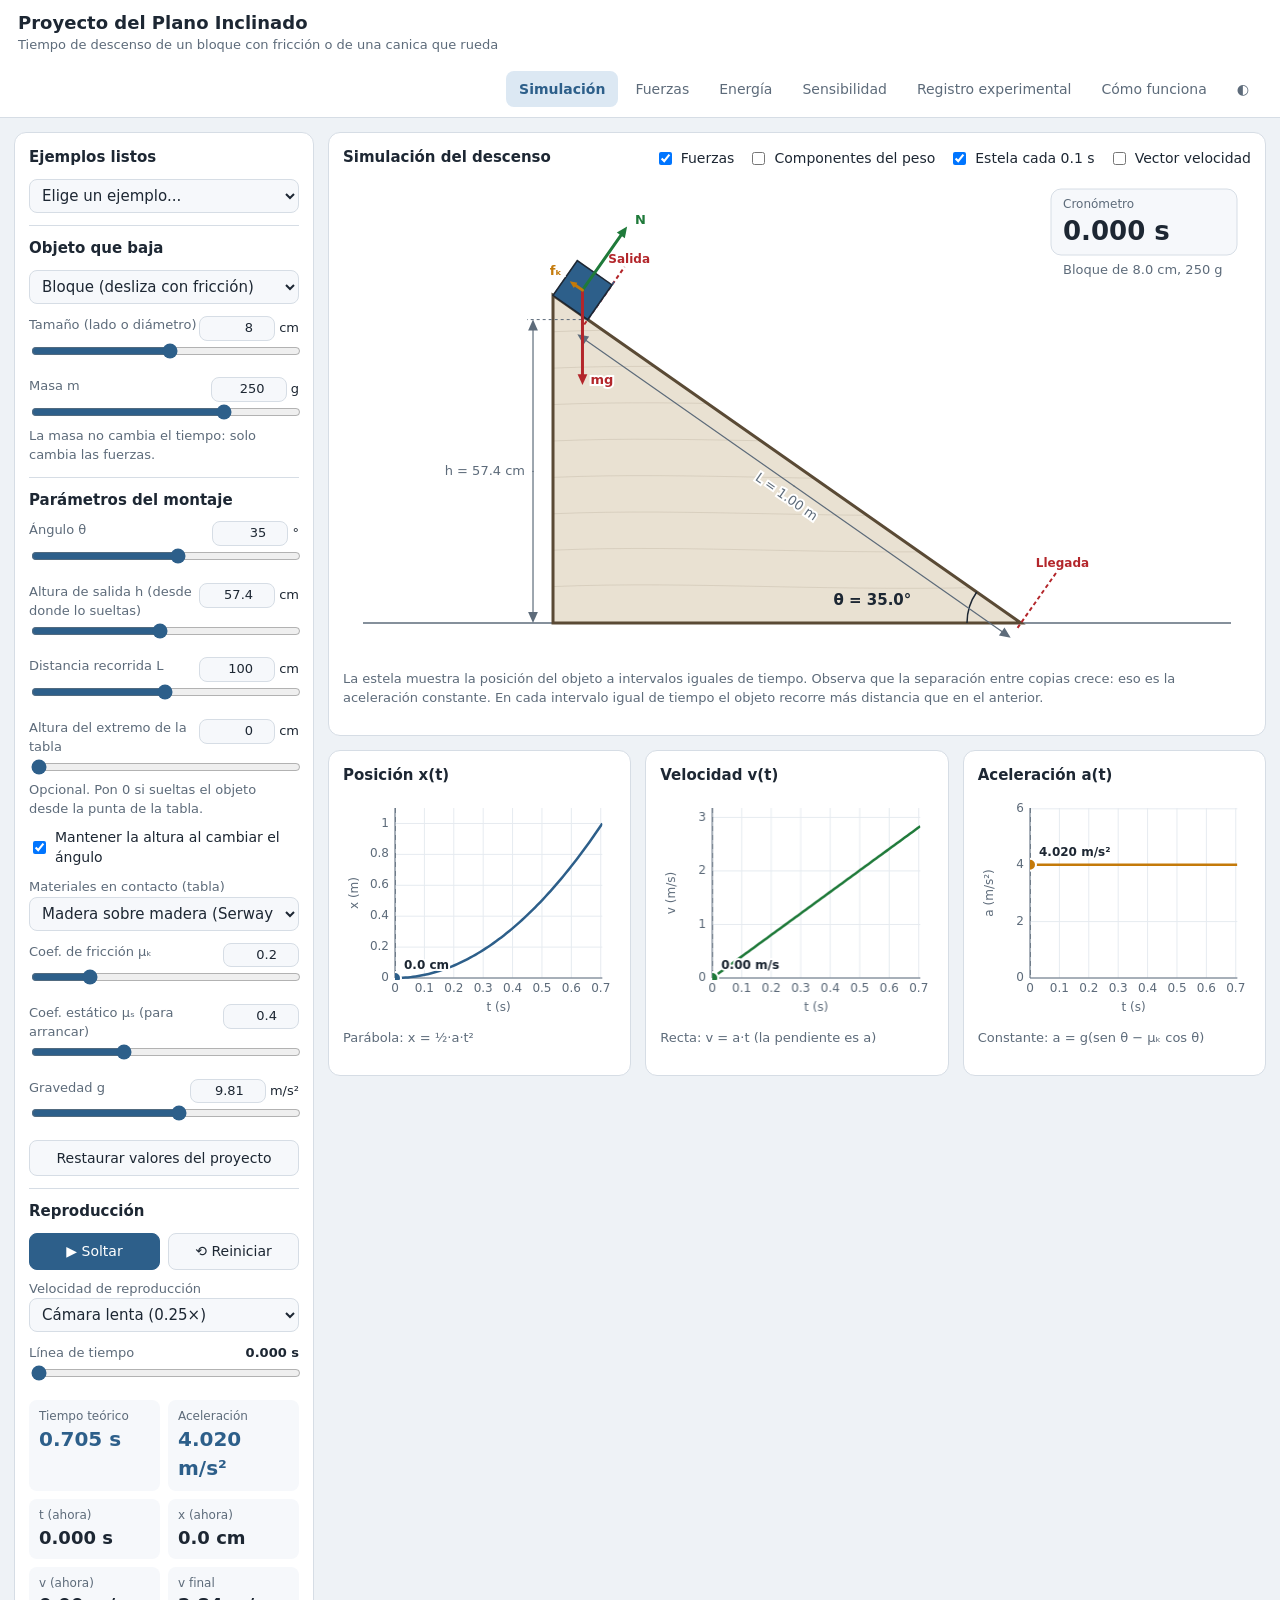
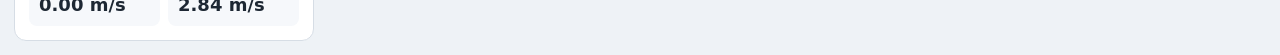
==== commit eb2c6f56: "Cite the UNACH thesis as the source for friction coefficients Materials are now grouped by source: G" ====
--- a/plano-inclinado-app/index.html
+++ b/plano-inclinado-app/index.html
@@ -362,6 +362,12 @@
           La celda remarcada es la más cercana a tus parámetros.</p>
         <div id="sensMsg"></div>
       </div>
+      <div class="card">
+        <h2>Comparar fuentes para tus superficies</h2>
+        <p class="note" style="margin-top:0">Mismo par de materiales según cada tabla, con tu ángulo y tu distancia. Así ves cuánto cambia el resultado según la fuente.</p>
+        <div style="overflow-x:auto"><table id="tblFuentes"></table></div>
+        <div id="fuentesMsg" style="margin-top:8px"></div>
+      </div>
     </section>
 
     <!-- ================= REGISTRO ================= -->
@@ -433,11 +439,18 @@
             <li><b>¿Por qué L = 1.00 m?</b> Un recorrido largo aumenta el tiempo y así el error del cronómetro (0.1 a 0.2 s) pesa menos en porcentaje.</li>
             <li><b>Bloque contra canica:</b> el bloque se arrastra y la fricción le quita energía (calor). La canica rueda: la fricción solo la hace girar, por eso su tiempo no depende de μₖ (a = 5/7·g sen θ).</li>
             <li><b>Distancias cortas:</b> el tiempo crece con √L. Con 25 cm tarda la mitad que con 1 m. Mientras más corto, más importa tu tiempo de reacción: mejor medir con vídeo.</li>
+            <li><b>Los coeficientes son aproximados:</b> para madera sobre madera, Giancoli da μₖ = 0.2, Tippens 0.4 y Hibbeler un μₛ entre 0.30 y 0.70. Dependen de si la madera está lijada, limpia o seca (Moyota Chuiza, 2023).</li>
             <li><b>Fricción estática:</b> para arrancar hay que vencer μₛ (mayor que μₖ). Si el bloque no arranca, dale un toque mínimo o aumenta el ángulo.</li>
           </ul>
-          <h3>Coeficientes de rozamiento de algunas sustancias (tabla consultada)</h3>
-          <p class="note" style="margin-top:0">La fila remarcada es la que está usando la simulación. Recuerda citar la página de donde sacaste la tabla.</p>
+          <h3>Coeficientes de fricción (documento de respaldo)</h3>
+          <p class="note" style="margin-top:0">Tablas 2.3 y 2.2 de Moyota Chuiza (2023), pp. 33 y 34. La fila remarcada es la que usa la simulación.
+            El documento advierte que estos valores son aproximados y cambian con la rugosidad, la limpieza y el brillo de las superficies.</p>
           <table id="tblMat"></table>
+          <h3>Bibliografía</h3>
+          <p class="note" style="margin-top:0">Moyota Chuiza, E. A. (2023). <i>Recurso didáctico como herramienta pedagógica para integrar aspectos teóricos y experimentales
+            relacionados con la fuerza de fricción</i> [Trabajo de titulación, Universidad Nacional de Chimborazo]. Riobamba, Ecuador. Tablas 2.2 y 2.3, pp. 33 y 34.</p>
+          <p class="note">Giancoli, D. C. (2006). <i>Física: principios con aplicaciones</i> (6.ª ed.). Pearson Educación. (Citado en Moyota Chuiza, 2023, Tabla 2.3.)</p>
+          <p class="note">Tippens, P. E. (2001). <i>Física: conceptos y aplicaciones</i>. McGraw-Hill. (Citado en Moyota Chuiza, 2023, Tabla 2.2.)</p>
         </div>
       </div>
     </section>
@@ -451,47 +464,68 @@
 "use strict";
 
 /* ---------- Datos del proyecto ---------- */
-const PROYECTO = { theta: 35, mu: 0.20, mus: 0.40, L: 1.00, m: 0.25, g: 9.81, obj: "bloque", size: 0.08, Ht: 0, matName: "Madera // Madera (Serway, usado en tu documento)" };
-// Tabla "Coeficientes de rozamiento de algunas sustancias": [materiales, μₖ cinético, μₛ estático]
+const PROYECTO = { theta: 35, mu: 0.20, mus: 0.40, L: 1.00, m: 0.25, g: 9.81, obj: "bloque", size: 0.08, Ht: 0, matName: "C | Madera sobre madera (Serway, usado en tu documento)" };
+// Coeficientes de fricción: [materiales, μₖ cinético, μₛ estático, fuente, par de superficies, nota]
+// Fuente principal: Moyota Chuiza (2023), UNACH, Tablas 2.2 y 2.3 (pp. 33 y 34), tomadas de Tippens (2001) y Giancoli (2006)
+const FUENTES = {
+  G: "Giancoli (2006), Tabla 2.3 del documento UNACH",
+  T: "Tippens (2001), Tabla 2.2 del documento UNACH",
+  W: "Tabla de internet (Coeficientes de rozamiento de algunas sustancias)",
+  C: "Valores de tu proyecto y de tu medición"
+};
 const MATERIALES = [
-  ["Hielo // Hielo", 0.03, 0.1],
-  ["Vidrio // Vidrio", 0.4, 0.9],
-  ["Vidrio // Madera", 0.2, 0.25],
-  ["Madera // Cuero", 0.3, 0.4],
-  ["Madera // Piedra", 0.3, 0.7],
-  ["Madera // Madera", 0.3, 0.4],
-  ["Acero // Acero", 0.57, 0.74],
-  ["Acero // Hielo", 0.02, 0.03],
-  ["Acero // Latón", 0.4, 0.5],
-  ["Acero // Teflón", 0.04, 0.04],
-  ["Teflón // Teflón", 0.04, 0.04],
-  ["Caucho // Cemento (seco)", 0.8, 1.0],
-  ["Caucho // Cemento (húmedo)", 0.25, 0.3],
-  ["Cobre // Hierro (fundido)", 0.3, 1.1],
-  ["Esquí (encerado) // Nieve (0 °C)", 0.05, 0.1],
-  ["Articulaciones humanas", 0.003, 0.01]
+  ["Madera sobre vidrio", 0.2, 0.25, "G", "mv"],
+  ["Madera sobre madera", 0.2, 0.4, "G", "mm"],
+  ["Hielo sobre hielo", 0.03, 0.1, "G", "hh"],
+  ["Metal sobre metal (lubricado)", 0.07, 0.15, "G", "aa"],
+  ["Acero sobre acero (sin lubricar)", 0.6, 0.7, "G", "aa"],
+  ["Hule sobre concreto seco", 0.8, 1.0, "G", "hcs"],
+  ["Hule sobre concreto mojado", 0.5, 0.7, "G", "hcm"],
+  ["Hule sobre otras superficies sólidas", 1, 1.0, "G", "ho", { s: "1.0 a 4.0" }],
+  ["Teflón sobre teflón en aire", 0.04, 0.04, "G", "tt"],
+  ["Teflón sobre acero en aire", 0.04, 0.04, "G", "ta"],
+  ["Cojinetes lubricados", 0.01, 0.01, "G", "cj", { s: "< 0.01", k: "< 0.01" }],
+  ["Articulaciones sinoviales (extremidades humanas)", 0.01, 0.01, "G", "art"],
+  ["Madera sobre madera", 0.4, 0.7, "T", "mm"],
+  ["Acero sobre acero", 0.09, 0.15, "T", "aa"],
+  ["Metal sobre cuero", 0.5, 0.6, "T", "mc"],
+  ["Madera sobre cuero", 0.4, 0.5, "T", "mcu"],
+  ["Caucho sobre concreto seco", 0.7, 0.9, "T", "hcs"],
+  ["Caucho sobre concreto mojado", 0.57, 0.7, "T", "hcm"],
+  ["Vidrio // Madera", 0.2, 0.25, "W", "mv"],
+  ["Madera // Madera", 0.3, 0.4, "W", "mm"],
+  ["Vidrio // Vidrio", 0.4, 0.9, "W", "vv"],
+  ["Madera // Cuero", 0.3, 0.4, "W", "mcu"],
+  ["Madera // Piedra", 0.3, 0.7, "W", "mp"],
+  ["Acero // Acero", 0.57, 0.74, "W", "aa"],
+  ["Acero // Hielo", 0.02, 0.03, "W", "ah"],
+  ["Acero // Latón", 0.4, 0.5, "W", "al"],
+  ["Caucho // Cemento (seco)", 0.8, 1.0, "W", "hcs"],
+  ["Caucho // Cemento (húmedo)", 0.25, 0.3, "W", "hcm"],
+  ["Cobre // Hierro (fundido)", 0.3, 1.1, "W", "ch"],
+  ["Esquí (encerado) // Nieve (0 °C)", 0.05, 0.1, "W", "en"]
 ];
-const N_TABLA = MATERIALES.length;
+const mid = m => m[3] + " | " + m[0];          // identificador único de cada fila
 // μₖ de vidrio sobre madera obtenido de la prueba en vídeo: tabla a 30° con su extremo a 35 cm,
 // el bloque recorrió unos 55 cm (entre 50 y 60) en t ≈ 2 s  ⟹  a = 2L/t² y μₖ = (g sen θ − a)/(g cos θ)
 const PRUEBA = { theta: 30, L: 0.55, Ht: 0.35, t: 2.0 };
 const MU_PRUEBA = +((9.81 * Math.sin(rad0(PRUEBA.theta)) - 2 * PRUEBA.L / PRUEBA.t ** 2) / (9.81 * Math.cos(rad0(PRUEBA.theta)))).toFixed(3);
 function rad0(d) { return d * Math.PI / 180; }
-MATERIALES.push(["Vidrio // Madera calculado con tu tiempo de 2 s", MU_PRUEBA, 0.6], ["Madera // Madera (Serway, usado en tu documento)", 0.20, 0.40]);
+MATERIALES.push(["Madera sobre madera (Serway, usado en tu documento)", 0.20, 0.40, "C", "mm"], ["Madera sobre vidrio calculado con tu tiempo de 2 s", MU_PRUEBA, 0.6, "C", "mv"]);
 const PRESETS = [
   ["Proyecto del documento: madera, 35°, L = 1.00 m, μₖ = 0.20 (Serway)", PROYECTO],
-  ["Proyecto con la nueva tabla: Madera // Madera, μₖ = 0.30, μₛ = 0.40",
-    { mu: 0.30, mus: 0.40, matName: "Madera // Madera" }],
-  ["Mi prueba con la tabla: bloque de vidrio 2×2 cm sobre madera (μₖ = 0.20), 30°, recorrido 55 cm",
-    { theta: PRUEBA.theta, L: PRUEBA.L, Ht: PRUEBA.Ht, mu: 0.20, mus: 0.25, matName: "Vidrio // Madera", m: 0.010, obj: "bloque", size: 0.02 }],
+  ["Proyecto con Tippens: madera sobre madera, μₖ = 0.40, μₛ = 0.70",
+    { mu: 0.40, mus: 0.70, matName: "T | Madera sobre madera" }],
+  ["Mi prueba con Giancoli: bloque de vidrio 2×2 cm sobre madera (μₖ = 0.20, μₛ = 0.25), 30°, recorrido 55 cm",
+    { theta: PRUEBA.theta, L: PRUEBA.L, Ht: PRUEBA.Ht, mu: 0.20, mus: 0.25, matName: "G | Madera sobre vidrio", m: 0.010, obj: "bloque", size: 0.02 }],
   ["Mi prueba con el μₖ que sale de tu tiempo de 2 s (μₖ = " + MU_PRUEBA + ")",
-    { theta: PRUEBA.theta, L: PRUEBA.L, Ht: PRUEBA.Ht, mu: MU_PRUEBA, mus: 0.6, matName: "Vidrio // Madera calculado con tu tiempo de 2 s", m: 0.010, obj: "bloque", size: 0.02 }],
+    { theta: PRUEBA.theta, L: PRUEBA.L, Ht: PRUEBA.Ht, mu: MU_PRUEBA, mus: 0.6, matName: "C | Madera sobre vidrio calculado con tu tiempo de 2 s", m: 0.010, obj: "bloque", size: 0.02 }],
   ["Canica de vidrio (5 g, 1.6 cm) en la misma tabla: 30°, recorrido 55 cm",
-    { theta: PRUEBA.theta, L: PRUEBA.L, Ht: PRUEBA.Ht, mu: 0.20, mus: 0.25, matName: "Vidrio // Madera", m: 0.005, obj: "canica", size: 0.016 }],
+    { theta: PRUEBA.theta, L: PRUEBA.L, Ht: PRUEBA.Ht, mu: 0.20, mus: 0.25, matName: "G | Madera sobre vidrio", m: 0.005, obj: "canica", size: 0.016 }],
   ["Bloquecito de madera (3 cm, 15 g), 30°, altura 25 cm",
-    { theta: 30, L: 0.50, mu: 0.30, mus: 0.40, matName: "Madera // Madera", m: 0.015, obj: "bloque", size: 0.03 }],
+    { theta: 30, L: 0.50, mu: 0.20, mus: 0.40, matName: "G | Madera sobre madera", m: 0.015, obj: "bloque", size: 0.03 }],
   ["Canica en rampa corta: 20°, L = 30 cm",
-    { theta: 20, L: 0.30, mu: 0.20, mus: 0.25, m: 0.005, obj: "canica", size: 0.016 }]
+    { theta: 20, L: 0.30, mu: 0.20, mus: 0.25, matName: "G | Madera sobre vidrio", m: 0.005, obj: "canica", size: 0.016 }]
 ];
 // Objetos que ruedan sin deslizar: k = I / (m r²)
 const OBJETOS = {
@@ -1007,7 +1041,28 @@
 }
 
 /* ---------- Sensibilidad ---------- */
+function drawFuentes() {
+  const cur = MATERIALES.find(m => mid(m) === S.matName);
+  if (!cur) {
+    $("tblFuentes").innerHTML = "";
+    $("fuentesMsg").innerHTML = `<p class="note">Elige un material de la lista para comparar fuentes.</p>`;
+    return;
+  }
+  const filas = MATERIALES.filter(m => m[4] === cur[4]);
+  const o = OB(), tan = Math.tan(rad(S.theta));
+  $("tblFuentes").innerHTML = "<tr><th>Fuente</th><th>Superficies</th><th>μₛ</th><th>μₖ</th><th>¿Arranca solo?</th><th>Tiempo para " + fLen(S.L) + "</th></tr>" +
+    filas.map(m => {
+      const t = tDesc(S.theta, m[1]), arr = tan > m[2] ? "Sí" : tan > m[1] ? "Con un toque" : "No baja";
+      return `<tr${m === cur ? ' style="font-weight:700;outline:2px solid var(--accent)"' : ""}><td style="text-align:left">${FUENTES[m[3]]}</td><td style="text-align:left">${m[0]}</td>
+        <td>${m[2]}</td><td>${+m[1].toFixed(3)}</td><td>${arr}</td><td>${o.rueda ? "no aplica" : Number.isFinite(t) ? t.toFixed(3) + " s" : "no baja"}</td></tr>`;
+    }).join("");
+  const ts = filas.map(m => tDesc(S.theta, m[1])).filter(Number.isFinite);
+  $("fuentesMsg").innerHTML = o.rueda
+    ? `<p class="note">La ${o.nombre} rueda, así que su tiempo no depende de μₖ (${fmt(tDesc(), 3)} s en cualquier caso).</p>`
+    : ts.length > 1 ? `<p class="note">Según la fuente, el tiempo teórico va de ${Math.min(...ts).toFixed(3)} s a ${Math.max(...ts).toFixed(3)} s.</p>` : "";
+}
 function drawSens() {
+  drawFuentes();
   const T0 = tDesc(), o = OB();
   const pal = ["--s4", "--s1", "--s3", "--s2", "--s5"];
   const yTop = Math.max(1.2, Number.isFinite(T0) ? T0 * 1.8 : 2);
@@ -1128,6 +1183,7 @@
       : `<p class="note">Con tu promedio, la aceleración real fue a = 2L/t² = 2 × ${S.L.toFixed(3)} / ${s.prom.toFixed(3)}² = ${s.aexp.toFixed(3)} m/s², lo que equivale a un
         μₖ real de ${s.muexp.toFixed(3)}:  μₖ = (g sen θ − a) / (g cos θ). (Valor actual en la simulación: ${S.mu.toFixed(3)}.)${s.n < 5 ? " Recuerda hacer al menos 5 mediciones." : ""}</p>`;
     if (!o.rueda && Math.abs(s.muexp - S.mu) > 0.1) msg += `<div class="alert warn" style="margin-top:6px">Tu tiempo indica μₖ ≈ ${s.muexp.toFixed(2)}, pero la simulación usa ${S.mu.toFixed(2)}.
+      El documento de respaldo (Moyota Chuiza, 2023, p. 34) explica que los coeficientes cambian según la rugosidad, la limpieza y el brillo de las superficies.
       Si la diferencia es real, puede deberse a: que la tabla no está pulida (madera sin lijar o con polvo), a contar el tiempo desde antes de soltar
       o hasta después de llegar, a que el bloque no salió desde el reposo de forma limpia, o a que el ángulo real es distinto. Prueba medir sobre el vídeo, cuadro por cuadro.</div>`;
     if (s.prom < 1) msg += `<p class="note">Tiempos menores de 1 s: tu reacción (0.1 a 0.2 s) puede ser más del 10 % del tiempo. Mide sobre el vídeo en cámara lenta.</p>`;
@@ -1201,8 +1257,9 @@
   label(ctx, "θ = " + S.theta + "°", x0 + bw - 54, yb - 14, css("--ink"), { bold: true, align: "right" });
   label(ctx, "h = L·sen θ = " + fLen(H()), x0 - 8, yb - hh / 2, css("--muted"), { align: "right", size: 12 });
   label(ctx, "base = L·cos θ = " + fLen(S.L * Math.cos(th)), x0 + bw / 2, yb + 18, css("--muted"), { align: "center", size: 12 });
-  $("tblMat").innerHTML = "<tr><th>Materiales en contacto</th><th>μₛ estática</th><th>μₖ cinética</th></tr>" +
-    MATERIALES.slice(0, N_TABLA).map(([n, k, e]) => `<tr${n === S.matName && Math.abs(k - S.mu) < 1e-9 && Math.abs(e - S.mus) < 1e-9 ? ' style="font-weight:700;outline:2px solid var(--accent)"' : ""}><td style="text-align:left">${n}</td><td>${e}</td><td>${k}</td></tr>`).join("");
+  const fila = m => `<tr${mid(m) === S.matName ? ' style="font-weight:700;outline:2px solid var(--accent)"' : ""}><td style="text-align:left">${m[0]}</td><td>${(m[5] || {}).s || m[2]}</td><td>${(m[5] || {}).k || m[1]}</td></tr>`;
+  $("tblMat").innerHTML = ["G", "T"].map(f => `<tr><th colspan="3" style="text-align:left">${FUENTES[f]}</th></tr><tr><th>Superficies</th><th>μₛ estática</th><th>μₖ cinética</th></tr>` +
+    MATERIALES.filter(m => m[3] === f).map(fila).join("")).join("");
 }
 
 /* ---------- Reporte PDF ---------- */
@@ -1226,6 +1283,8 @@
     <h2>1. Parámetros</h2>
     <table><tr><th>Objeto</th><th>Tamaño</th><th>m</th><th>θ</th><th>h salida</th><th>L recorrida</th>${o.rueda ? "" : "<th>μₖ</th><th>μₛ</th>"}<th>g</th><th>v₀</th></tr>
       <tr><td>${o.rueda ? o.nombre + " (" + o.txt + ")" : "bloque"}</td><td>${fLen(S.size)}</td><td>${fMass(S.m)}</td><td>${S.theta}°</td><td>${fLen(H())}${S.Ht > 0 ? " (tabla " + fLen(S.Ht) + ")" : ""}</td><td>${fLen(S.L)}</td>${o.rueda ? "" : `<td>${S.mu.toFixed(3)}</td><td>${S.mus.toFixed(2)}</td>`}<td>${S.g.toFixed(2)} m/s²</td><td>0 m/s</td></tr></table>
+    ${o.rueda ? "" : `<p>Coeficientes de fricción: ${(MATERIALES.find(m => mid(m) === S.matName) || ["valor personalizado"])[0]}${(() => { const m = MATERIALES.find(m => mid(m) === S.matName); return m ? ", " + FUENTES[m[3]] : ""; })()}.
+      Fuente: Moyota Chuiza, E. A. (2023). Recurso didáctico como herramienta pedagógica para integrar aspectos teóricos y experimentales relacionados con la fuerza de fricción [Trabajo de titulación, Universidad Nacional de Chimborazo], Tablas 2.2 y 2.3, pp. 33 y 34.</p>`}
     <h2>2. Análisis de fuerzas y cálculo teórico</h2>
     <p>${o.rueda
       ? `N = mg cos θ;  mg sen θ − fₛ = ma;  fₛ r = I α  ⟹  a = g sen θ / (1 + k) = ${S.g.toFixed(2)} × ${Math.sin(th).toFixed(4)} / ${(1 + o.k).toFixed(3)} = <b>${fmt(a, 3)} m/s²</b>`
@@ -1283,7 +1342,7 @@
     if (document.activeElement !== n) n.value = +v.toFixed(DEC[id]);
   });
   const igual = m => Math.abs(m[1] - S.mu) < 1e-9 && Math.abs(m[2] - S.mus) < 1e-9;
-  let mat = MATERIALES.findIndex(m => m[0] === S.matName && igual(m));
+  let mat = MATERIALES.findIndex(m => mid(m) === S.matName && igual(m));
   if (mat < 0) mat = MATERIALES.findIndex(igual);
   $("material").value = mat >= 0 ? mat : "x";
   $("obj").value = S.obj;
@@ -1335,7 +1394,8 @@
 }
 
 function init() {
-  $("material").innerHTML = MATERIALES.map((m, i) => `<option value="${i}">${m[0]} (μₖ ${+m[1].toFixed(3)}, μₛ ${m[2]})</option>`).join("") +
+  $("material").innerHTML = Object.keys(FUENTES).map(f => `<optgroup label="${FUENTES[f]}">` +
+    MATERIALES.map((m, i) => m[3] !== f ? "" : `<option value="${i}">${m[0]} (μₖ ${+m[1].toFixed(3)}, μₛ ${m[2]})</option>`).join("") + "</optgroup>").join("") +
     `<option value="x">Valor personalizado</option>`;
   Object.keys(UI).forEach(id => {
     // m y g no cambian el tiempo: no reinician la animación
@@ -1357,7 +1417,7 @@
     if (e.target.value === "") return;
     Object.assign(S, PROYECTO, PRESETS[+e.target.value][1]); paramChanged();
   });
-  $("material").addEventListener("change", e => { if (e.target.value !== "x") { const m = MATERIALES[+e.target.value]; S.mu = m[1]; S.mus = m[2]; S.matName = m[0]; paramChanged(); } });
+  $("material").addEventListener("change", e => { if (e.target.value !== "x") { const m = MATERIALES[+e.target.value]; S.mu = m[1]; S.mus = m[2]; S.matName = mid(m); paramChanged(); } });
   $("btnReset").onclick = () => { Object.assign(S, PROYECTO); $("preset").value = "0"; paramChanged(); };
   $("btnPlay").onclick = () => {
     const T = tDesc();
